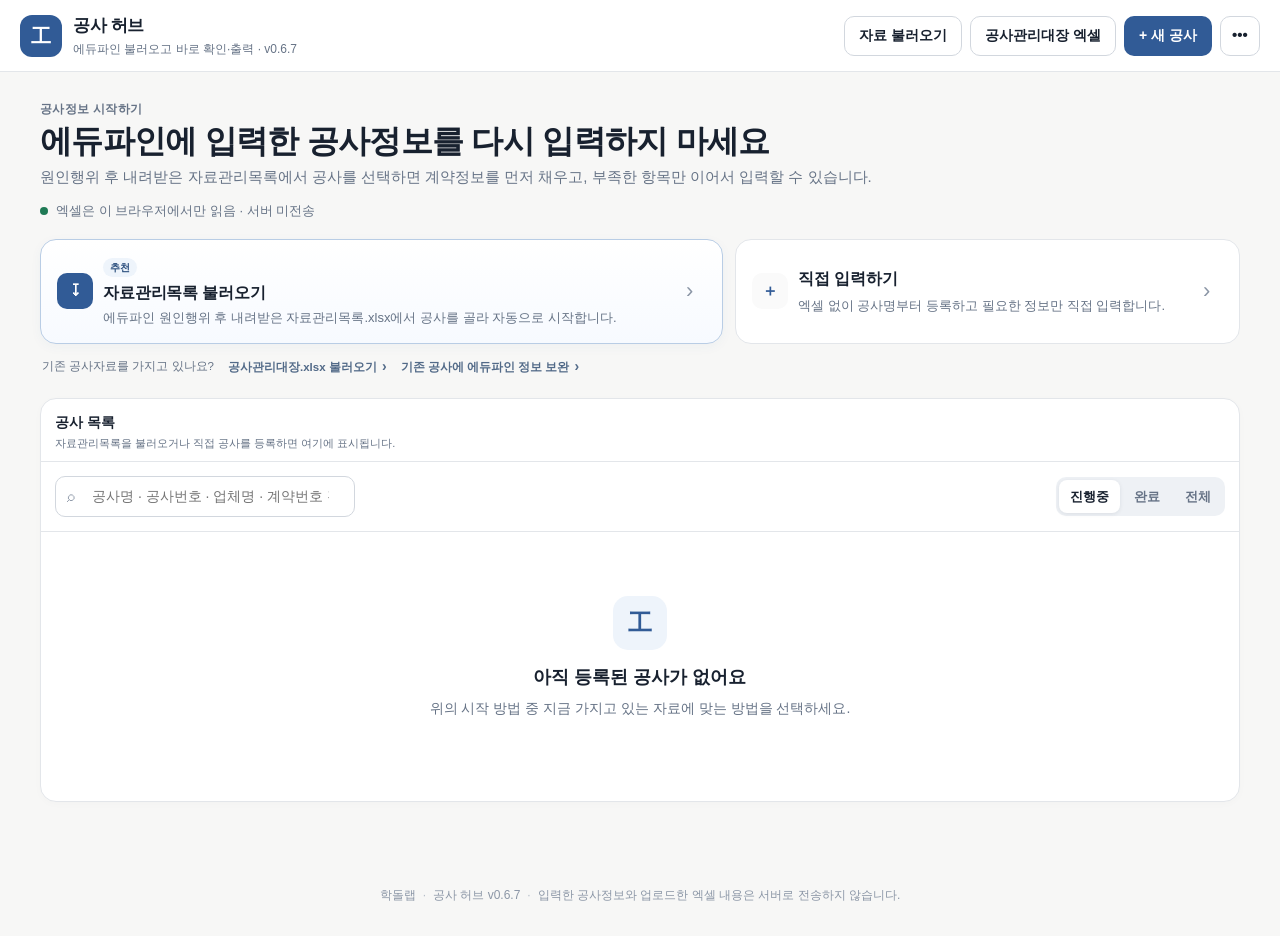
==== index.html @ 5df4a90d "Add files via upload" ====
<!doctype html>
<html lang="ko">
<head>
  <meta charset="utf-8" />
  <meta name="viewport" content="width=device-width, initial-scale=1" />
  <meta name="color-scheme" content="light" />
  <meta http-equiv="Content-Security-Policy" content="default-src 'self'; script-src 'self'; style-src 'self'; img-src 'self' data:; connect-src 'self'; font-src 'self'; object-src 'none'; base-uri 'self'; form-action 'self'" />
  <title>공사 허브 v0.6.7</title>
  <meta name="description" content="에듀파인 자료관리목록의 공사정보를 불러와 빠르게 확인·보완·출력하는 브라우저 기반 작성지원 도구" />
  <link rel="icon" href="./favicon.svg" type="image/svg+xml" />
  <link rel="icon" href="./favicon.ico" sizes="any" />
  <link rel="icon" href="./favicon-32.png" sizes="32x32" type="image/png" />
  <link rel="icon" href="./favicon-48.png" sizes="48x48" type="image/png" />
  <link rel="apple-touch-icon" href="./apple-touch-icon.png" sizes="180x180" />
  <link rel="manifest" href="./site.webmanifest" />
  <meta name="theme-color" content="#315B96" />
  <link rel="stylesheet" href="./styles.css" />
</head>
<body>
  <div class="app-shell">
    <header class="topbar">
      <div class="brand-wrap">
        <button class="brand-button" id="goHomeBtn" type="button" aria-label="공사 목록으로 이동">
          <span class="brand-mark" aria-hidden="true">工</span>
          <span>
            <span class="brand-title-row"><strong>공사 허브</strong></span>
            <small>에듀파인 불러오고 바로 확인·출력 · v0.6.7</small>
          </span>
        </button>
      </div>
      <div class="top-actions">
        <button class="button secondary" id="importBtn" type="button">자료 불러오기</button>
        <button class="button secondary desktop-only" id="exportAuditBtn" type="button">공사관리대장 엑셀</button>
        <button class="button primary" id="newProjectBtn" type="button">+ 새 공사</button>
        <button class="icon-button" id="moreBtn" type="button" aria-label="더보기" aria-expanded="false">•••</button>
        <div class="popover" id="moreMenu" hidden>
          <button type="button" data-action="import">자료 자동판별 불러오기</button>
          <button type="button" data-action="export">공사관리대장 엑셀</button>
          <button type="button" data-action="vendors">업체 보관함</button>
          <button type="button" data-action="school">학교 기본정보</button>
          <button type="button" data-action="backup">전체 백업</button>
          <button type="button" data-action="restore">백업 불러오기</button>
          <button type="button" class="popover-danger" data-action="reset-projects">공사자료 전체 초기화</button>
          <button type="button" data-action="help">도움말</button>
        </div>
      </div>
    </header>

    <main id="appMain" class="main"></main>

    <footer class="footer">
      <span>학돌랩</span>
      <span class="dot">·</span>
      <span>공사 허브 v0.6.7</span>
      <span class="dot">·</span>
      <span>입력한 공사정보와 업로드한 엑셀 내용은 서버로 전송하지 않습니다.</span>
    </footer>
  </div>

  <button id="scrollTopBtn" class="scroll-top-button" type="button" aria-label="맨 위로 가기" hidden><span aria-hidden="true">↑</span><span>맨 위로</span></button>

  <div id="toastRegion" class="toast-region" aria-live="polite" aria-atomic="true"></div>

  <dialog id="modal" class="modal">
    <form method="dialog" class="modal-card" id="modalForm">
      <div class="modal-head">
        <div>
          <p class="eyebrow" id="modalEyebrow"></p>
          <h2 id="modalTitle"></h2>
        </div>
        <button class="icon-button" id="modalCloseX" aria-label="닫기" type="button">×</button>
      </div>
      <div id="modalAlertRegion" class="modal-alert-region" aria-live="assertive" aria-atomic="true" hidden></div>
      <div id="modalBody" class="modal-body"></div>
      <div id="modalActions" class="modal-actions"></div>
    </form>
  </dialog>

  <input type="file" id="excelFileInput" accept=".xlsx" hidden />
  <input type="file" id="backupFileInput" accept=".json" hidden />

  <script src="./vendor/jszip.min.js"></script>
  <script src="./db.js"></script>
  <script src="./excel.js"></script>
  <script src="./reference-data.js"></script>
  <script src="./documents.js"></script>
  <script src="./app.js"></script>
</body>
</html>
---- styles.css ----
:root {
  --bg: #f5f7fa;
  --surface: #ffffff;
  --surface-soft: #f8fafc;
  --line: #dfe5ec;
  --line-strong: #cdd5df;
  --text: #18212f;
  --muted: #667386;
  --muted-2: #8b96a6;
  --primary: #315b96;
  --primary-strong: #254979;
  --primary-soft: #eef4fb;
  --success: #1f7a55;
  --success-soft: #ebf7f1;
  --warn: #9a6612;
  --warn-soft: #fff6df;
  --danger: #b33a3a;
  --danger-soft: #fff0f0;
  --shadow: 0 12px 36px rgba(25, 38, 58, .08);
  --radius: 16px;
  --radius-sm: 10px;
  --max: 1240px;
}

* { box-sizing: border-box; }
html { background: var(--bg); }
body {
  margin: 0;
  color: var(--text);
  background: var(--bg);
  font-family: -apple-system, BlinkMacSystemFont, "Segoe UI", "Noto Sans KR", Arial, sans-serif;
  line-height: 1.5;
}
button, input, select, textarea { font: inherit; }
button { color: inherit; }
a { color: inherit; }

.app-shell { min-height: 100vh; display: flex; flex-direction: column; }
.topbar {
  position: sticky;
  top: 0;
  z-index: 20;
  display: flex;
  align-items: center;
  justify-content: space-between;
  gap: 20px;
  padding: 12px max(20px, calc((100vw - var(--max)) / 2));
  min-height: 72px;
  background: rgba(255,255,255,.96);
  border-bottom: 1px solid var(--line);
  backdrop-filter: blur(10px);
}
.brand-button {
  display: inline-flex;
  align-items: center;
  gap: 11px;
  padding: 0;
  border: 0;
  background: transparent;
  text-align: left;
  cursor: pointer;
}
.brand-mark {
  display: grid;
  place-items: center;
  width: 38px;
  height: 38px;
  border-radius: 11px;
  background: var(--primary);
  color: white;
  font-weight: 800;
  font-size: 18px;
}
.brand-button strong { display: block; font-size: 16px; letter-spacing: -.2px; }
.brand-button small { display: block; margin-top: 1px; color: var(--muted); font-size: 12px; }
.top-actions { position: relative; display: flex; align-items: center; gap: 8px; }

.button, .icon-button {
  border: 1px solid transparent;
  border-radius: 10px;
  cursor: pointer;
  transition: .16s ease;
}
.button { min-height: 40px; padding: 8px 14px; font-weight: 700; font-size: 14px; }
.button.primary { background: var(--primary); color: white; }
.button.primary:hover { background: var(--primary-strong); }
.button.secondary { background: white; border-color: var(--line-strong); }
.button.secondary:hover { background: var(--surface-soft); border-color: #b8c2cf; }
.button.ghost { background: transparent; border-color: var(--line); }
.button.danger { background: white; border-color: #efc4c4; color: var(--danger); }
.button.small { min-height: 34px; padding: 6px 10px; font-size: 13px; }
.button:disabled { opacity: .48; cursor: not-allowed; }
.icon-button {
  display: grid;
  place-items: center;
  width: 40px;
  height: 40px;
  background: white;
  border-color: var(--line-strong);
  font-weight: 800;
}
.icon-button:hover { background: var(--surface-soft); }
.popover {
  position: absolute;
  right: 0;
  top: calc(100% + 8px);
  width: 180px;
  padding: 6px;
  border: 1px solid var(--line);
  border-radius: 12px;
  background: white;
  box-shadow: var(--shadow);
}
.popover button {
  width: 100%;
  border: 0;
  background: transparent;
  border-radius: 8px;
  padding: 10px 11px;
  text-align: left;
  cursor: pointer;
  font-size: 14px;
}
.popover button:hover { background: var(--surface-soft); }

.main { width: 100%; max-width: var(--max); margin: 0 auto; padding: 28px 20px 60px; flex: 1; }
.footer {
  display: flex;
  justify-content: center;
  gap: 7px;
  flex-wrap: wrap;
  padding: 24px 20px 32px;
  color: var(--muted-2);
  font-size: 12px;
}
.footer .dot { color: #b6bec9; }

.hero { display: flex; align-items: flex-end; justify-content: space-between; gap: 24px; margin-bottom: 22px; }
.hero h1 { margin: 3px 0 4px; font-size: clamp(24px, 3vw, 32px); line-height: 1.25; letter-spacing: -.7px; }
.hero p { margin: 0; color: var(--muted); }
.eyebrow { margin: 0 0 4px; color: var(--primary); font-size: 12px; font-weight: 800; letter-spacing: .03em; }
.security-note {
  display: flex;
  align-items: center;
  gap: 8px;
  margin-top: 12px;
  color: var(--muted);
  font-size: 13px;
}
.security-dot { width: 8px; height: 8px; border-radius: 50%; background: var(--success); }


.start-grid { display:grid; grid-template-columns:repeat(3,minmax(0,1fr)); gap:12px; margin-bottom:18px; }
.start-card { display:grid; grid-template-columns:34px minmax(0,1fr) 20px; gap:12px; align-items:center; min-height:112px; padding:17px 16px; border:1px solid var(--line); border-radius:var(--radius); background:var(--surface); text-align:left; cursor:pointer; transition:.16s ease; }
.start-card:hover { border-color:#b8c7da; box-shadow:0 5px 18px rgba(25,38,58,.06); transform:translateY(-1px); }
.start-card.primary-start { border-color:#c8d8eb; background:linear-gradient(180deg,#fff 0%,#f7faff 100%); }
.start-step { display:grid; place-items:center; width:34px; height:34px; border-radius:10px; background:var(--surface-soft); color:var(--primary); font-size:13px; font-weight:850; }
.primary-start .start-step { background:var(--primary); color:#fff; }
.start-copy { min-width:0; } .start-copy strong { display:block; margin-bottom:5px; font-size:15px; letter-spacing:-.15px; }
.start-copy small { display:block; color:var(--muted); font-size:12px; line-height:1.5; } .start-arrow { color:var(--muted-2); font-size:22px; line-height:1; }
.required-mark { margin-left:5px; color:var(--primary); font-size:10px; font-weight:800; }
.new-project-tip { display:flex; gap:7px; align-items:flex-start; margin-top:14px; padding-top:13px; border-top:1px dashed var(--line); color:var(--muted); font-size:12px; } .new-project-tip strong { flex:none; color:var(--text); }
.import-summary.four { grid-template-columns:repeat(4,1fr); } .import-result-note { margin:-4px 0 10px; color:var(--muted); font-size:12px; text-align:right; } .preview-badge.muted-badge { color:var(--muted-2); }

.summary-grid { display: grid; grid-template-columns: repeat(3, 1fr); gap: 12px; margin-bottom: 18px; }
.summary-card { padding: 18px 20px; border: 1px solid var(--line); border-radius: var(--radius); background: var(--surface); }
.summary-card span { display: block; color: var(--muted); font-size: 13px; }
.summary-card strong { display: block; margin-top: 6px; font-size: 27px; letter-spacing: -.5px; }

.panel { border: 1px solid var(--line); border-radius: var(--radius); background: var(--surface); box-shadow: 0 2px 8px rgba(20,32,50,.02); }
.toolbar { display: flex; align-items: center; justify-content: space-between; gap: 14px; padding: 14px; border-bottom: 1px solid var(--line); }
.toolbar-left, .toolbar-right { display: flex; align-items: center; gap: 8px; flex-wrap: wrap; }
.search-wrap { position: relative; min-width: 300px; }
.search-wrap input { width: 100%; padding-left: 36px; }
.search-wrap::before { content: "⌕"; position: absolute; left: 12px; top: 9px; color: var(--muted-2); }
input, select, textarea {
  width: 100%;
  border: 1px solid var(--line-strong);
  border-radius: 10px;
  background: white;
  color: var(--text);
  padding: 9px 11px;
  outline: none;
  transition: .15s ease;
}
input, select { min-height: 40px; }
textarea { resize: vertical; min-height: 88px; }
input:focus, select:focus, textarea:focus { border-color: #7191bd; box-shadow: 0 0 0 3px rgba(49,91,150,.10); }
.segmented { display: inline-flex; gap: 3px; padding: 3px; border-radius: 10px; background: #eef1f5; }
.segmented button { border: 0; background: transparent; border-radius: 8px; padding: 7px 11px; cursor: pointer; color: var(--muted); font-size: 13px; font-weight: 700; }
.segmented button.active { background: white; color: var(--text); box-shadow: 0 1px 4px rgba(25,38,58,.09); }

.project-list { overflow: hidden; }
.project-row {
  display: grid;
  grid-template-columns: minmax(230px, 1.6fr) minmax(140px, .9fr) minmax(120px, .8fr) minmax(130px, .8fr) minmax(115px, .7fr) 26px;
  gap: 14px;
  align-items: center;
  padding: 15px 18px;
  border-bottom: 1px solid #edf0f4;
  cursor: pointer;
}
.project-row:last-child { border-bottom: 0; }
.project-row:hover { background: #fbfcfe; }
.project-title { min-width: 0; }
.project-title strong { display: block; overflow: hidden; text-overflow: ellipsis; white-space: nowrap; font-size: 15px; }
.project-title small { display: block; margin-top: 3px; color: var(--muted-2); font-size: 12px; }
.cell-label { display: none; color: var(--muted-2); font-size: 11px; }
.cell-value { display: block; overflow: hidden; text-overflow: ellipsis; white-space: nowrap; font-size: 13px; }
.money { font-variant-numeric: tabular-nums; font-weight: 700; }
.status-chip { display: inline-flex; align-items: center; max-width: 100%; border-radius: 99px; padding: 5px 9px; font-size: 12px; font-weight: 800; background: var(--primary-soft); color: var(--primary-strong); white-space: nowrap; }
.status-chip.done { background: var(--success-soft); color: var(--success); }
.status-chip.wait { background: var(--warn-soft); color: var(--warn); }
.missing { margin-top: 5px; color: var(--warn); font-size: 11px; white-space: nowrap; overflow: hidden; text-overflow: ellipsis; }
.row-arrow { color: var(--muted-2); font-size: 18px; }
.empty-state { padding: 64px 24px; text-align: center; }
.empty-icon { display: grid; place-items: center; width: 54px; height: 54px; margin: 0 auto 14px; border-radius: 15px; background: var(--primary-soft); color: var(--primary); font-size: 24px; font-weight: 800; }
.empty-state h3 { margin: 0 0 7px; font-size: 18px; }
.empty-state p { max-width: 480px; margin: 0 auto 18px; color: var(--muted); font-size: 14px; }
.empty-actions { display: flex; justify-content: center; gap: 8px; flex-wrap: wrap; }

.detail-head { display: flex; justify-content: space-between; gap: 20px; margin-bottom: 14px; }
.back-button {
  display: inline-flex;
  align-items: center;
  gap: 7px;
  min-height: 40px;
  margin: 0 0 8px -7px;
  padding: 7px;
  border: 0;
  background: transparent;
  color: #4f5e72;
  cursor: pointer;
  font-weight: 760;
  font-size: 14px;
  line-height: 1.2;
  border-radius: 8px;
}
.back-button-icon { font-size: 19px; line-height: 1; transition: transform .16s ease; }
.back-button:hover { color: var(--primary-strong); background: transparent; }
.back-button:hover .back-button-icon { transform: translateX(-2px); }
.current-project h1 { margin: 0; font-size: 28px; letter-spacing: -.6px; }
.current-meta { display: flex; align-items: center; gap: 8px; flex-wrap: wrap; margin-top: 7px; color: var(--muted); font-size: 13px; }
.save-state { display: flex; align-items: center; gap: 7px; min-width: 130px; justify-content: flex-end; color: var(--muted); font-size: 12px; }
.save-state .pulse { width: 8px; height: 8px; border-radius: 50%; background: var(--success); }
.detail-layout { display: grid; grid-template-columns: minmax(0, 1fr) 275px; gap: 18px; align-items: start; }
.form-panel { overflow: hidden; }
.section { border-bottom: 1px solid var(--line); }
.section:last-child { border-bottom: 0; }
.section-head { display: flex; justify-content: space-between; gap: 10px; align-items: center; padding: 18px 20px 10px; }
.section-head h2 { margin: 0; font-size: 16px; }
.section-head p { margin: 2px 0 0; color: var(--muted); font-size: 12px; }
.form-grid { display: grid; grid-template-columns: 1fr; gap: 14px; padding: 8px 20px 22px; }
.field { min-width: 0; }
.field.full { grid-column: auto; }
.field label { display: block; margin-bottom: 6px; font-size: 12px; font-weight: 800; color: #445064; }
.field .hint { display: block; margin-top: 5px; color: var(--muted-2); font-size: 11px; }
.form-grid > .field { width: 100%; max-width: 680px; }
.date-input-wrap { position: relative; width: 100%; max-width: 680px; }
.date-text-input { padding-right: 48px; font-variant-numeric: tabular-nums; letter-spacing: .02em; }
.date-picker-button {
  position: absolute; right: 5px; top: 50%; transform: translateY(-50%);
  display: grid; place-items: center; width: 34px; height: 34px; padding: 0;
  border: 0; border-radius: 8px; background: transparent; color: #3d4b5e; cursor: pointer;
}
.date-picker-button:hover { background: var(--surface-soft); }
.date-picker-button svg { width: 20px; height: 20px; fill: none; stroke: currentColor; stroke-width: 1.8; stroke-linecap: round; stroke-linejoin: round; }
.native-date-picker { position: absolute; width: 1px; height: 1px; opacity: 0; pointer-events: none; right: 8px; bottom: 0; padding: 0; border: 0; min-height: 0; }
.date-input-wrap.date-invalid .date-text-input { border-color: #d26a6a; box-shadow: 0 0 0 3px rgba(179,58,58,.08); }
.date-error { display: block; margin-top: 5px; color: var(--danger); font-size: 11px; }
.date-error[hidden] { display: none; }
.money-korean { display: block; min-height: 18px; margin-top: 5px; color: var(--primary-strong); font-size: 12px; font-weight: 650; line-height: 1.45; }
.readonly { background: #f5f7f9; color: #5d6878; }
.side-stack { display: grid; gap: 12px; position: sticky; top: 92px; }
.side-card { padding: 16px; border: 1px solid var(--line); border-radius: var(--radius); background: white; }
.side-card h3 { margin: 0 0 8px; font-size: 14px; }
.side-card p { margin: 0; color: var(--muted); font-size: 12px; }
.progress-list { display: grid; gap: 6px; margin-top: 12px; }
.progress-item { display: flex; align-items: center; justify-content: space-between; gap: 8px; font-size: 12px; }
.progress-item span:last-child { color: var(--muted-2); }
.missing-list { margin: 10px 0 0; padding-left: 18px; color: var(--warn); font-size: 12px; }
.doc-list { display: grid; gap: 8px; margin-top: 10px; }
.doc-item { display: flex; align-items: center; justify-content: space-between; gap: 10px; padding: 9px 10px; border-radius: 9px; background: var(--surface-soft); font-size: 12px; }
.doc-item em { color: var(--muted-2); font-style: normal; font-size: 11px; }
.danger-zone { border-color: #f1d7d7; }

.modal { width: min(700px, calc(100vw - 28px)); max-height: calc(100vh - 40px); padding: 0; border: 0; border-radius: 18px; box-shadow: 0 24px 80px rgba(18,28,45,.23); }
.modal::backdrop { background: rgba(18,28,45,.36); backdrop-filter: blur(2px); }
.modal-card { display: flex; flex-direction: column; max-height: calc(100vh - 40px); margin: 0; }
.modal-head { display: flex; justify-content: space-between; align-items: flex-start; gap: 16px; padding: 20px 22px 14px; border-bottom: 1px solid var(--line); }
.modal-head h2 { margin: 0; font-size: 21px; }
.modal-body { padding: 20px 22px; overflow: auto; }
.modal-actions { display: flex; justify-content: flex-end; gap: 8px; padding: 14px 22px 20px; border-top: 1px solid var(--line); }
.modal-grid { display: grid; grid-template-columns: 1fr; gap: 14px; }
.modal-grid .full { grid-column: auto; }
.notice { padding: 12px 14px; border: 1px solid #d6e3f3; border-radius: 11px; background: var(--primary-soft); color: #36577f; font-size: 13px; }
.notice.warn { border-color: #f2ddb1; background: var(--warn-soft); color: #825817; }
.notice.danger { border-color: #efcaca; background: var(--danger-soft); color: #9b3434; }
.import-summary { display: grid; grid-template-columns: repeat(3, 1fr); gap: 8px; margin: 14px 0; }
.import-stat { padding: 12px; border-radius: 11px; background: var(--surface-soft); text-align: center; }
.import-stat strong { display: block; font-size: 20px; }
.import-stat span { display: block; color: var(--muted); font-size: 11px; }
.preview-list { display: grid; gap: 8px; max-height: 330px; overflow: auto; }
.preview-item { border: 1px solid var(--line); border-radius: 11px; padding: 11px 12px; }
.preview-top { display: flex; justify-content: space-between; gap: 8px; }
.preview-item strong { font-size: 13px; }
.preview-item p { margin: 3px 0 0; color: var(--muted); font-size: 11px; }
.preview-badge { flex: none; font-size: 11px; font-weight: 800; color: var(--primary); }
.preview-badge.conflict { color: var(--warn); }
.conflict-box { margin-top: 9px; padding-top: 9px; border-top: 1px dashed var(--line); display: grid; gap: 7px; }
.conflict-row { display: grid; grid-template-columns: 110px 1fr 1fr; gap: 8px; font-size: 11px; align-items: center; }
.conflict-row label { font-weight: 800; }
.conflict-choice { border: 1px solid var(--line); border-radius: 8px; padding: 7px; cursor: pointer; }
.conflict-choice input { width: auto; min-height: 0; margin-right: 5px; }
.vendor-list { display: grid; gap: 8px; }
.vendor-row { display: flex; justify-content: space-between; gap: 12px; padding: 12px; border: 1px solid var(--line); border-radius: 11px; }
.vendor-row strong { display: block; font-size: 13px; }
.vendor-row small { display: block; color: var(--muted); margin-top: 2px; }
.vendor-row .actions { display: flex; gap: 6px; }

.toast-region { position: fixed; z-index: 100; right: 18px; bottom: 18px; display: grid; gap: 8px; pointer-events: none; }
.toast { max-width: 360px; padding: 11px 14px; border-radius: 11px; background: #1f2937; color: white; box-shadow: var(--shadow); font-size: 13px; animation: toast-in .2s ease; }
.toast.warn { background: #7b561b; }
.toast.danger { background: #943838; }
@keyframes toast-in { from { transform: translateY(6px); opacity: 0; } }

.hidden { display: none !important; }
.muted { color: var(--muted); }

@media (max-width: 920px) {
  .start-grid { grid-template-columns: 1fr; }
  .start-card { min-height: 86px; }
  .project-row { grid-template-columns: minmax(230px, 1.5fr) minmax(120px, .8fr) minmax(120px, .8fr) minmax(110px, .7fr) 26px; }
  .project-row .project-method { display: none; }
  .detail-layout { grid-template-columns: 1fr; }
  .side-stack { position: static; grid-template-columns: 1fr 1fr; }
}

@media (max-width: 720px) {
  .topbar { padding: 10px 14px; min-height: 64px; }
  .brand-button small { display: none; }
  .brand-mark { width: 34px; height: 34px; }
  .top-actions .secondary { display: none; }
  .desktop-only { display: none !important; }
  .main { padding: 20px 14px 48px; }
  .hero { align-items: flex-start; flex-direction: column; }
  .summary-grid { grid-template-columns: 1fr 1fr 1fr; gap: 7px; }
  .start-card { padding: 14px; }
  .import-summary.four { grid-template-columns: 1fr 1fr; }
  .import-result-note { text-align: left; }
  .summary-card { padding: 13px; }
  .summary-card strong { font-size: 22px; }
  .toolbar { align-items: stretch; flex-direction: column; }
  .toolbar-left, .toolbar-right { width: 100%; }
  .search-wrap { min-width: 0; flex: 1; }
  .segmented { width: 100%; }
  .segmented button { flex: 1; }
  .project-row { grid-template-columns: 1fr 28px; gap: 9px; padding: 15px; }
  .project-row > div:not(.project-title):not(.row-arrow) { display: grid; grid-template-columns: 88px 1fr; gap: 8px; align-items: center; }
  .project-row .project-method { display: grid; }
  .cell-label { display: block; }
  .project-title { margin-bottom: 4px; }
  .row-arrow { grid-column: 2; grid-row: 1; align-self: start; }
  .project-row > div:not(.project-title):not(.row-arrow) { grid-column: 1 / -1; }
  .detail-head { flex-direction: column; }
  .save-state { justify-content: flex-start; }
  .form-grid, .modal-grid { grid-template-columns: 1fr; }
  .field.full, .modal-grid .full { grid-column: auto; }
  .side-stack { grid-template-columns: 1fr; }
  .modal { width: calc(100vw - 18px); max-height: calc(100vh - 18px); }
  .modal-card { max-height: calc(100vh - 18px); }
  .modal-head, .modal-body, .modal-actions { padding-left: 16px; padding-right: 16px; }
  .conflict-row { grid-template-columns: 1fr; }
}

/* v0.2.1 — 단계형 공사 상세 / 변경계약 */
.workflow-strip {
  display: grid;
  grid-template-columns: repeat(5, minmax(0, 1fr));
  gap: 8px;
  margin-bottom: 18px;
}
.workflow-step {
  display: flex;
  align-items: center;
  gap: 9px;
  min-width: 0;
  min-height: 68px;
  padding: 11px 12px;
  border: 1px solid var(--line);
  border-radius: 13px;
  background: var(--surface);
  text-align: left;
  cursor: pointer;
  transition: .15s ease;
}
.workflow-step:hover { border-color: #bdc9d7; transform: translateY(-1px); }
.workflow-step.active { border-color: #9eb8d8; background: var(--primary-soft); box-shadow: 0 0 0 2px rgba(49,91,150,.05); }
.workflow-step.done { border-color: #cfe5da; background: #fbfefc; }
.workflow-step.future { color: var(--muted-2); background: #fafbfc; }
.workflow-icon {
  display: grid;
  place-items: center;
  flex: none;
  width: 27px;
  height: 27px;
  border-radius: 50%;
  background: #edf1f5;
  color: var(--muted);
  font-size: 12px;
  font-weight: 900;
}
.workflow-step.active .workflow-icon { background: var(--primary); color: white; }
.workflow-step.done .workflow-icon { background: var(--success-soft); color: var(--success); }
.workflow-copy { min-width: 0; }
.workflow-copy strong { display: block; font-size: 13px; }
.workflow-copy small { display: block; margin-top: 2px; overflow: hidden; text-overflow: ellipsis; white-space: nowrap; color: var(--muted); font-size: 10px; }

.workflow-section { scroll-margin-top: 96px; }
.workflow-section > summary { list-style: none; cursor: pointer; padding-bottom: 16px; }
.workflow-section > summary::-webkit-details-marker { display: none; }
.workflow-section > summary::after {
  content: '⌄';
  flex: none;
  margin-left: 4px;
  color: var(--muted-2);
  font-size: 18px;
  transition: transform .15s ease;
}
.workflow-section[open] > summary::after { transform: rotate(180deg); }
.workflow-section:not([open]) .form-grid { display: none; }
.workflow-section.active > summary { background: linear-gradient(90deg, var(--primary-soft), #fff 45%); }
.workflow-section.done > summary h2::before { content: '✓ '; color: var(--success); }
.section-state {
  margin-left: auto;
  padding: 4px 8px;
  border-radius: 999px;
  background: #f0f2f5;
  color: var(--muted);
  font-size: 10px;
  font-weight: 800;
  white-space: nowrap;
}
.section-state.active { background: var(--primary-soft); color: var(--primary-strong); }
.section-state.done { background: var(--success-soft); color: var(--success); }
.section-state.future { background: #f3f5f7; color: var(--muted-2); }
.next-action-card { border-color: #cddbeb; background: linear-gradient(180deg, #fff 0%, #f8fbff 100%); }
.next-action-card h3 { margin-top: 1px; font-size: 17px; }
.next-action-card .button { margin-top: 12px; }
.all-good { color: var(--success) !important; font-weight: 700; }

.subsection-head {
  display: flex;
  align-items: flex-start;
  justify-content: space-between;
  gap: 14px;
  padding-top: 4px;
}
.subsection-head strong { display: block; font-size: 13px; }
.subsection-head span { display: block; margin-top: 3px; color: var(--muted); font-size: 11px; }
.contract-change-block { margin-top: 6px; padding-top: 16px; border-top: 1px dashed var(--line); }
.contract-change-empty { margin-top: 10px; padding: 12px 13px; border-radius: 10px; background: var(--surface-soft); color: var(--muted); font-size: 12px; }
.contract-change-list { display: grid; gap: 8px; margin-top: 10px; }
.contract-change-item {
  display: grid;
  grid-template-columns: 42px minmax(0, 1fr) auto;
  gap: 10px;
  align-items: start;
  padding: 11px 12px;
  border: 1px solid var(--line);
  border-radius: 11px;
  background: #fff;
}
.change-index { padding-top: 2px; color: var(--primary); font-size: 11px; font-weight: 850; }
.change-copy strong, .change-copy span, .change-copy small { display: block; }
.change-copy strong { font-size: 12px; }
.change-copy span { margin-top: 2px; color: #465365; font-size: 11px; }
.change-copy small { margin-top: 4px; color: var(--muted); font-size: 10px; }

@media (max-width: 920px) {
  .workflow-strip { grid-template-columns: repeat(5, minmax(118px, 1fr)); overflow-x: auto; padding-bottom: 4px; scroll-snap-type: x proximity; }
  .workflow-step { scroll-snap-align: start; }
}
@media (max-width: 640px) {
  .detail-tabs { top: 64px; gap: 14px; overflow-x: auto; scrollbar-width: none; }
  .detail-tabs::-webkit-scrollbar { display: none; }
  .detail-tab { min-height: 45px; font-size: 13px; }
  .workflow-strip { margin-left: -2px; margin-right: -2px; }
  .workflow-step { min-height: 62px; padding: 9px 10px; }
  .section-head { padding-left: 16px; padding-right: 16px; }
  .form-grid { padding-left: 16px; padding-right: 16px; }
  .section-state { display: none; }
  .subsection-head { flex-direction: column; }
  .contract-change-item { grid-template-columns: 36px minmax(0, 1fr); }
  .contract-change-item .button { grid-column: 2; justify-self: start; }
}

/* v0.3.0.2 — 공사서류 생성 / A4 미리보기 / 인쇄 안정화 */
.detail-tabs {
  position: sticky;
  top: 72px;
  z-index: 15;
  display: flex;
  align-items: flex-end;
  gap: 26px;
  width: 100%;
  margin: 0 0 18px;
  padding: 0 2px;
  border-bottom: 1px solid var(--line);
  background: rgba(245,247,250,.96);
  backdrop-filter: blur(9px);
}
.detail-tab {
  position: relative;
  display: inline-flex;
  align-items: center;
  gap: 7px;
  min-height: 48px;
  padding: 10px 2px 11px;
  border: 0;
  background: transparent;
  color: #738094;
  cursor: pointer;
  font-weight: 760;
  font-size: 14px;
  transition: color .16s ease;
}
.detail-tab::after {
  content: '';
  position: absolute;
  left: 0;
  right: 0;
  bottom: -1px;
  height: 3px;
  border-radius: 3px 3px 0 0;
  background: var(--primary);
  transform: scaleX(0);
  transform-origin: center;
  transition: transform .16s ease;
}
.detail-tab:hover { color: var(--text); }
.detail-tab.active { color: var(--primary-strong); }
.detail-tab.active::after { transform: scaleX(1); }
.detail-tab-icon { width: 17px; height: 17px; fill: none; stroke: currentColor; stroke-width: 1.8; stroke-linecap: round; stroke-linejoin: round; }
.detail-tab-label { white-space: nowrap; }
.detail-tab-count { display: inline-grid; place-items: center; min-width: 19px; height: 19px; padding: 0 5px; border-radius: 999px; background: #e7edf5; color: #667386; font-size: 10px; font-weight: 850; }
.detail-tab.active .detail-tab-count { background: var(--primary-soft); color: var(--primary); }
.tab-panel { margin-top: 2px; }
.tab-panel-head { display: flex; align-items: flex-start; justify-content: space-between; gap: 20px; padding: 22px 24px; border-bottom: 1px solid var(--line); }
.tab-panel-head h2, .documents-head h2 { margin: 0; font-size: 22px; letter-spacing: -.4px; }
.tab-panel-head p:not(.eyebrow), .documents-head p:not(.eyebrow) { margin: 5px 0 0; color: var(--muted); font-size: 13px; }
.contract-tab-panel { overflow: hidden; }
.contract-tab-summary { display: grid; grid-template-columns: repeat(3,minmax(0,1fr)); gap: 10px; padding: 18px 24px; background: var(--surface-soft); border-bottom: 1px solid var(--line); }
.contract-tab-summary > div { padding: 12px 14px; border: 1px solid var(--line); border-radius: 11px; background: #fff; }
.contract-tab-summary span { display: block; color: var(--muted); font-size: 11px; }
.contract-tab-summary strong { display: block; margin-top: 5px; font-size: 15px; }
.contract-tab-history { padding: 20px 24px 24px; }
.document-side-card .full-button { width: 100%; margin-top: 10px; }
.doc-item-button { width: 100%; border: 1px solid transparent; cursor: pointer; text-align: left; }
.doc-item-button:hover { border-color: #c8d4e2; background: #f5f8fc; }
.doc-item-button.ready em { color: var(--success); font-weight: 800; }
.doc-item-button.needs-info em { color: var(--warn); font-weight: 800; }

.documents-panel { overflow: hidden; border: 1px solid var(--line); border-radius: var(--radius); background: #fff; }
.documents-head { display: flex; justify-content: space-between; gap: 24px; align-items: flex-start; padding: 24px; border-bottom: 1px solid var(--line); background: linear-gradient(180deg,#fff 0%,#fbfcfe 100%); }
.documents-head-note { flex: none; padding: 9px 12px; border: 1px solid #cfdaea; border-radius: 11px; background: var(--primary-soft); text-align: right; }
.documents-head-note strong, .documents-head-note span { display: block; }
.documents-head-note strong { color: var(--primary-strong); font-size: 12px; }
.documents-head-note span { margin-top: 2px; color: var(--muted); font-size: 10px; }
.reference-program-banner { display: flex; align-items: center; gap: 14px; margin: 18px 24px 24px; padding: 15px 16px; border: 1px solid #b8cce6; border-radius: 13px; background: linear-gradient(135deg,#eef5ff 0%,#f7faff 100%); color: #304a68; box-shadow: 0 5px 16px rgba(54,91,135,.07); }
.reference-program-label { flex: none; display: inline-flex; align-items: center; min-height: 28px; padding: 5px 10px; border-radius: 999px; background: #315f9b; color: #fff; font-size: 11px; font-weight: 850; letter-spacing: .01em; }
.reference-program-copy { display: grid; gap: 3px; min-width: 0; }
.reference-program-copy strong { color: #173f70; font-size: 13px; line-height: 1.4; }
.reference-program-copy span { color: #4f6680; font-size: 11.5px; line-height: 1.4; }
.document-group { padding: 22px 24px 4px; }
.document-group + .document-group { border-top: 1px solid #edf0f4; }
.document-group-title { display: flex; align-items: baseline; gap: 8px; margin-bottom: 12px; }
.document-group-title strong { font-size: 15px; }
.document-group-title span { color: var(--muted); font-size: 11px; }
.document-grid { display: grid; grid-template-columns: repeat(2,minmax(0,1fr)); gap: 12px; padding-bottom: 18px; }
.document-card { display: flex; flex-direction: column; min-height: 235px; padding: 18px; border: 1px solid var(--line); border-radius: 14px; background: #fff; }
.document-card.ready { border-color: #cde3d8; background: linear-gradient(180deg,#fff 0%,#fbfefc 100%); }
.document-card.needs-info { border-color: #ebdfc7; }
.document-card-top { display: flex; justify-content: space-between; gap: 10px; }
.document-stage { display: inline-flex; padding: 4px 8px; border-radius: 999px; background: var(--primary-soft); color: var(--primary-strong); font-size: 10px; font-weight: 850; }
.document-version { color: var(--muted-2); font-size: 10px; }
.document-card h3 { margin: 15px 0 4px; font-size: 18px; }
.document-card > p { margin: 0; min-height: 38px; color: var(--muted); font-size: 12px; }
.document-requirement { display: grid; gap: 3px; margin: 15px 0; padding: 10px 11px; border-radius: 9px; background: var(--warn-soft); }
.document-requirement strong { color: var(--warn); font-size: 11px; }
.document-requirement span { color: #755a2e; font-size: 10px; }
.document-requirement.ready { background: var(--success-soft); }
.document-requirement.ready strong { color: var(--success); }
.document-requirement.ready span { color: #557264; }
.document-card .button { width: 100%; margin-top: auto; }
.oneclick-gap-panel { margin: 18px 24px; border: 1px solid #d8e2ee; border-radius: 14px; background: #fbfcfe; overflow: hidden; }
.oneclick-gap-panel summary { display: flex; align-items: center; justify-content: space-between; gap: 16px; padding: 15px 16px; cursor: pointer; list-style-position: inside; }
.oneclick-gap-panel summary > span { display: inline-grid; gap: 2px; }
.oneclick-gap-panel summary strong { font-size: 16px; }
.oneclick-gap-panel summary small { color: var(--muted); font-size: 13px; line-height: 1.45; font-weight: 400; }
.oneclick-gap-panel summary em { flex: none; padding: 5px 9px; border-radius: 999px; background: var(--primary-soft); color: var(--primary-strong); font-size: 11.5px; font-style: normal; font-weight: 800; }
.oneclick-gap-body { display: grid; grid-template-columns: 1fr 1fr; gap: 14px; padding: 0 16px 14px; }
.oneclick-gap-body > div { padding: 13px 14px; border: 1px solid #e2e8f0; border-radius: 11px; background: #fff; }
.oneclick-gap-body h3 { margin: 0 0 9px; font-size: 15px; }
.oneclick-gap-body ul { display: grid; gap: 7px; margin: 0; padding-left: 20px; color: #52647a; font-size: 14px; line-height: 1.5; }
.oneclick-gap-body li span { color: var(--warn); font-size: 11.5px; font-weight: 800; }
.oneclick-gap-note { margin: 0; padding: 13px 16px; border-top: 1px solid #e5eaf0; background: #fff; color: var(--muted); font-size: 13px; line-height: 1.5; }
.document-footnote { margin: 8px 24px 24px; padding: 13px 15px; border-radius: 10px; background: var(--surface-soft); color: var(--muted); font-size: 13px; line-height: 1.5; }

.signature-print-notice { display: grid; gap: 3px; padding: 13px 14px; border: 1px solid #cfe0d7; border-radius: 12px; background: var(--success-soft); }
.signature-print-notice strong { color: var(--success); }
.signature-print-notice span { color: #536c61; font-size: 12px; }
.signature-target-list { display: grid; gap: 7px; margin: 14px 0; padding: 0; list-style: none; }
.signature-target-list li { display: flex; align-items: center; justify-content: space-between; gap: 12px; padding: 9px 12px; border: 1px solid var(--line); border-radius: 10px; background: #fff; }
.signature-target-list li span { color: var(--muted); font-size: 12px; }
.signature-pad-wrap { position: relative; overflow: hidden; border: 2px dashed #9dafc4; border-radius: 14px; background: #fff; }
.signature-pad-wrap > span { position: absolute; left: 50%; top: 50%; z-index: 0; transform: translate(-50%,-50%); color: #a0acb9; font-size: 14px; pointer-events: none; }
.signature-pad { position: relative; z-index: 1; display: block; width: 100%; height: 190px; cursor: url("[data-uri]") 3 20, crosshair; touch-action: none; }

.modal.wide-modal { width: min(1120px, calc(100vw - 28px)); }
.doc-preview-note { margin-bottom: 12px; color: var(--muted); font-size: 12px; }
.doc-preview-scroll { overflow: auto; padding: 20px; border-radius: 12px; background: #e9edf2; }
.paper-a4 {
  box-sizing: border-box;
  width: 210mm;
  min-height: 297mm;
  margin: 0 auto;
  padding: 18mm 16mm 14mm;
  background: #fff;
  color: #111;
  box-shadow: 0 6px 28px rgba(20,30,44,.17);
  font-family: "Malgun Gothic", "맑은 고딕", Arial, sans-serif;
  font-size: 12.8pt;
  line-height: 1.55;
}
.admin-document { position: relative; display: flex; flex-direction: column; }
.doc-title { margin: 3mm 0 16mm; text-align: center; font-size: 27pt; line-height: 1.15; font-weight: 700; }
.doc-title.wide-spacing { letter-spacing: .28em; text-indent: .28em; }
.doc-facts { display: grid; gap: 8.5mm; }
.doc-fact-row { display: grid; grid-template-columns: 45mm minmax(0,1fr); align-items: baseline; }
.doc-fact-label { white-space: nowrap; }
.doc-fact-value { min-width: 0; }
.doc-attachments { display: grid; grid-template-columns: 38mm minmax(0,1fr); margin-top: 11mm; }
.doc-attachments > span { white-space: nowrap; }
.doc-attachments ol { margin: 0; padding: 0; list-style-position: inside; }
.doc-attachments li { margin: 0 0 1.5mm; }
.doc-statement { margin: 19mm 0 0; }
.doc-statement.completion-statement { margin-top: 22mm; text-align: center; }
.doc-date-center { margin: 13mm 0 0; text-align: center; }
.doc-vendor-block { display: grid; gap: 4mm; width: 112mm; margin: 18mm 0 0 47mm; }
.doc-vendor-block > div { display: grid; grid-template-columns: 47mm minmax(0,1fr); gap: 3mm; align-items: baseline; }
.doc-vendor-block span { white-space: pre; }
.doc-vendor-block strong { font-weight: 400; overflow-wrap: anywhere; }
.doc-recipient { margin: auto 0 0; padding-top: 10mm; text-align: right; font-size: 17pt; font-weight: 700; }
.inspection-request .doc-title { margin-bottom: 13mm; }
.inspection-request .doc-facts { gap: 6.5mm; }
.doc-pledge { margin-top: 15mm; line-height: 2.15; }
.doc-pledge p { margin: 0; }
.inspection-request .doc-date-center { margin-top: 12mm; }
.inspection-request .doc-vendor-block { margin-top: 13mm; }
.document-missing-grid .money-korean { margin-bottom: 0; }

.document-print-frame {
  position: fixed;
  left: -10000px;
  top: 0;
  width: 210mm;
  height: 297mm;
  border: 0;
  opacity: 0;
  pointer-events: none;
}
.print-only-document {
  margin: 0;
  background: #fff;
}
.print-only-document .paper-a4 {
  margin: 0;
  box-shadow: none;
}

@media (max-width: 720px) {
  .detail-tabs { width: 100%; gap: 18px; }
  .detail-tab { flex: 0 0 auto; padding-left: 1px; padding-right: 1px; }
  .tab-panel-head, .documents-head { flex-direction: column; padding: 18px; }
  .contract-tab-summary { grid-template-columns: 1fr; padding: 14px 18px; }
  .contract-tab-history { padding: 16px 18px 20px; }
  .document-group { padding-left: 18px; padding-right: 18px; }
  .document-grid { grid-template-columns: 1fr; }
  .reference-program-banner { align-items: flex-start; flex-direction: column; margin-left: 18px; margin-right: 18px; margin-bottom: 20px; }
  .oneclick-gap-panel { margin-left: 18px; margin-right: 18px; }
  .oneclick-gap-panel summary { align-items: flex-start; }
  .oneclick-gap-body { grid-template-columns: 1fr; }
  .document-footnote { margin-left: 18px; margin-right: 18px; }
  .doc-preview-scroll { padding: 10px; }
  .paper-a4 { margin: 0; }
}

@media print {
  /* 페이지 방향은 printPagesInFrame()의 문서별 @page 규칙에서 결정한다.
     공통 스타일에서 portrait를 강제하면 가로 계산식까지 세로로 덮어쓸 수 있다. */
  @page { margin: 0; }
  html, body { background: #fff !important; }

  /* Dedicated print frame: only one A4 document exists in this browsing context. */
  body.print-only-document {
    position: relative !important;
    box-sizing: border-box !important;
    width: 210mm !important;
    height: 297mm !important;
    min-width: 210mm !important;
    min-height: 297mm !important;
    max-width: 210mm !important;
    max-height: 297mm !important;
    margin: 0 !important;
    padding: 0 !important;
    overflow: hidden !important;
  }
  body.print-only-document * { visibility: visible !important; }
  body.print-only-document .document-print-page {
    position: absolute !important;
    left: 0 !important;
    top: 0 !important;
    box-sizing: border-box !important;
    width: 210mm !important;
    height: 297mm !important;
    min-height: 0 !important;
    max-height: 297mm !important;
    margin: 0 !important;
    box-shadow: none !important;
    overflow: hidden !important;
    break-inside: avoid !important;
    break-after: avoid-page !important;
    page-break-inside: avoid !important;
    page-break-after: avoid !important;
  }

  /* Keep blocks together and pin the addressee to the same bottom position. */
  body.print-only-document .doc-facts,
  body.print-only-document .doc-attachments,
  body.print-only-document .doc-vendor-block,
  body.print-only-document .vendor-form-facts,
  body.print-only-document .vendor-form-table,
  body.print-only-document .vendor-form-signatures { break-inside: avoid !important; page-break-inside: avoid !important; }
  body.print-only-document .doc-recipient {
    position: absolute !important;
    right: 16mm !important;
    bottom: 11mm !important;
    margin: 0 !important;
    padding: 0 !important;
  }

  /* 착공계 has the most content. Keep a small safety reserve for long company/address text. */
  body.print-only-document .start-report .doc-facts { gap: 7.8mm; }
  body.print-only-document .start-report .doc-attachments { margin-top: 9mm; }
  body.print-only-document .start-report .doc-statement { margin-top: 15mm; }
  body.print-only-document .start-report .doc-date-center { margin-top: 11mm; }
  body.print-only-document .start-report .doc-vendor-block { margin-top: 14mm; }

  /* Same-window fallback for browsers that invoke the host page's print command. */
  body:not(.print-only-document) * { visibility: hidden !important; }
  body:not(.print-only-document) .document-print-page,
  body:not(.print-only-document) .document-print-page * { visibility: visible !important; }
  body:not(.print-only-document) .document-print-page {
    position: fixed !important;
    left: 0 !important;
    top: 0 !important;
    box-sizing: border-box !important;
    width: 210mm !important;
    height: 297mm !important;
    min-height: 0 !important;
    margin: 0 !important;
    box-shadow: none !important;
    overflow: hidden !important;
  }
}


/* v0.3.1 기관용 준공·지출 서류 */
.payout-section-head {
  margin-top: 6px;
  padding: 13px 14px;
  border-radius: 10px;
  background: var(--surface-soft);
}
.payout-section-head strong { font-size: 13px; }
.payout-section-head strong span { margin-left: 5px; color: var(--muted-2); font-size: 10px; font-weight: 700; }
.payout-section-head p { margin: 4px 0 0; color: var(--muted); font-size: 11px; line-height: 1.55; }

.official-record .doc-title { margin: 1mm 0 9mm; font-size: 25pt; }
.official-table { width: 100%; border-collapse: collapse; table-layout: fixed; font-size: 11.4pt; line-height: 1.35; }
.official-table th, .official-table td { border: .35mm solid #222; padding: 2.3mm 3mm; vertical-align: middle; }
.official-table th { width: 31mm; text-align: center; font-weight: 400; letter-spacing: .13em; white-space: nowrap; }
.official-table th.mini-head { width: 16mm; letter-spacing: 0; }
.official-table td { overflow-wrap: anywhere; }
.official-table .memo-row th, .official-table .memo-row td { height: 14mm; }
.record-statement { margin-top: 16mm; font-size: 11.8pt; line-height: 2.2; }
.record-statement p { margin: 0; }
.record-date { margin: 20mm 0 0; text-align: center; font-size: 12pt; }
.record-signature-row { display: grid; grid-template-columns: 35mm 58mm minmax(0,1fr); align-items: center; gap: 5mm; margin-top: 26mm; font-size: 12pt; }
.record-signature-row span:last-child { text-align: right; }

.completion-inspection-record .doc-title { margin-bottom: 8mm; }
.completion-inspection-record .official-table th, .completion-inspection-record .official-table td { padding-top: 2mm; padding-bottom: 2mm; }
.completion-inspection-record .official-table .attachment-row td { font-size: 10.4pt; line-height: 1.35; }
.inspection-finished { margin: 18mm 0 0; text-align: center; font-size: 12.2pt; }
.record-date.inspection-date { margin-top: 19mm; }
.inspection-signatures { display: grid; gap: 12mm; margin-top: 24mm; font-size: 11.8pt; }
.inspection-signatures > div { display: grid; grid-template-columns: 32mm 64mm minmax(0,1fr); align-items: center; gap: 4mm; }
.inspection-signatures > div span:last-child { text-align: right; }

.payment-request { display: block; padding-top: 15mm; }
.payment-request .doc-title { margin: 2mm 0 11mm; font-size: 27pt; }
.payment-lines { display: flex; flex-direction: column; gap: 7.2mm; }
.payment-lines > div { display: flex; align-items: baseline; min-width: 0; }
.payment-label { flex: 0 0 48mm; }
.payment-value { flex: 0 0 49mm; }
.payment-words { flex: 1 1 auto; }
.payment-label { white-space: nowrap; }
.payment-value { white-space: nowrap; }
.payment-words { min-width: 0; font-size: 11.2pt; overflow-wrap: anywhere; }
.payment-statement { margin: 11mm 0 0 7mm; }
.payment-account-title { margin: 10mm 0 4mm 3mm; }
.payment-account-table { width: 100%; border-collapse: collapse; table-layout: fixed; }
.payment-account-table th, .payment-account-table td { border: .35mm solid #222; padding: 3mm 4mm; text-align: center; font-size: 11.8pt; font-weight: 400; }
.payment-account-table th { width: 46mm; letter-spacing: .14em; }
.record-date.payment-date { margin-top: 10mm; }
.payment-vendor { display: grid; gap: 5mm; width: 118mm; margin: 10mm 0 0 45mm; }
.payment-vendor > div { display: grid; grid-template-columns: 42mm minmax(0,1fr); gap: 4mm; align-items: baseline; }
.payment-vendor span { white-space: nowrap; letter-spacing: .08em; }
.payment-vendor strong { font-weight: 400; overflow-wrap: anywhere; }
.payment-note { margin: 10mm 0 0; font-size: 10.7pt; }

/* 업체 제출서류 — 수도·전기료 납부각서 / 하자보증금납부서 / 준공정산동의서 */
.vendor-form-page { padding: 18mm 18mm 14mm; font-size: 11.5pt; line-height: 1.55; }
.vendor-form-title { margin: 3mm 0 14mm; text-align: center; font-size: 25pt; line-height: 1.2; font-weight: 700; }
.vendor-form-title.spaced-title { letter-spacing: .42em; text-indent: .42em; }
.vendor-form-intro { margin: 0 2mm 13mm; text-align: justify; text-indent: 2em; line-height: 2; }
.vendor-form-facts,.vendor-form-table { width: 100%; border-collapse: collapse; table-layout: fixed; }
.vendor-form-facts th,.vendor-form-facts td { padding: 2.4mm 2mm; vertical-align: middle; }
.vendor-form-facts th { width: 36mm; text-align: left; font-weight: 500; white-space: nowrap; }
.vendor-form-facts th.compact-head { width: 17mm; text-align: center; }
.vendor-form-facts th.range-mark { width: 8mm; text-align: center; }
.vendor-form-date { margin: 15mm 0 0; text-align: center; font-size: 12pt; }
.vendor-form-signatures { display: grid; gap: 4.2mm; width: 120mm; margin: 16mm 0 0 47mm; }
.vendor-form-signatures > div { display: grid; grid-template-columns: 42mm minmax(0,1fr); gap: 4mm; align-items: baseline; }
.vendor-form-signatures .signature-heading { display: block; margin-bottom: 1mm; text-align: left; font-size: 12pt; }
.vendor-form-signatures span { white-space: nowrap; }
.vendor-form-signatures strong { min-width: 0; font-weight: 400; overflow-wrap: anywhere; }
.utility-payment-pledge .vendor-form-signatures { margin-top: 14mm; }
.utility-payment-pledge .utility-signature-line { display: grid; grid-template-columns: 42mm 42mm 12mm; gap: 4mm; align-items: baseline; width: max-content; }
.utility-payment-pledge .utility-company-line { grid-template-columns: 42mm 58mm; }
.utility-payment-pledge .utility-signature-name { display: block; min-width: 42mm; min-height: 1.55em; white-space: nowrap; }
.utility-payment-pledge .utility-signature-seal { font-style: normal; font-weight: 400; white-space: nowrap; text-align: left; }
.vendor-form-table th,.vendor-form-table td { border: .3mm solid #222; padding: 2.7mm 3mm; vertical-align: middle; overflow-wrap: anywhere; }
.vendor-form-table th { width: 38mm; text-align: center; font-weight: 500; background: #fafafa; }
.vendor-form-table th.range-mark { width: 10mm; padding-left: 0; padding-right: 0; }
.vendor-form-declaration { margin: 15mm 3mm 0; text-align: center; line-height: 1.8; }
.defect-deposit-title { margin-bottom: 10mm; font-size: 23pt; letter-spacing: .08em; text-indent: .08em; }
.defect-deposit-table th { width: 41mm; }
.defect-security-deposit .vendor-form-date { margin-top: 17mm; }
.settlement-title { margin-bottom: 10mm; letter-spacing: .12em; text-indent: .12em; }
.settlement-project-table th { width: 35mm; }
.settlement-section-title { margin: 9mm 0 4mm; font-size: 14pt; }
.settlement-subtitle { margin: 5mm 0 2.5mm; font-size: 11.5pt; font-weight: 500; }
.settlement-amount-table th,.settlement-amount-table td { width: auto; padding: 2.3mm 1.2mm; text-align: center; }
.settlement-amount-table thead th:first-child,.settlement-amount-table tbody th { width: 27mm; }
.settlement-amount-table thead th:last-child { width: 20mm; }
.settlement-reason { box-sizing: border-box; min-height: 24mm; padding: 3mm; border: .3mm solid #222; white-space: pre-wrap; }
.settlement-declaration { margin-top: 9mm; text-align: justify; text-indent: 2em; }
.completion-settlement-agreement .vendor-form-date { margin-top: 9mm; }
.completion-settlement-agreement .vendor-form-signatures { margin-top: 10mm; }

@media print {
  body.print-only-document .official-record .doc-title { margin-top: 0; }
  body.print-only-document .official-table,
  body.print-only-document .record-signature-row,
  body.print-only-document .inspection-signatures,
  body.print-only-document .payment-account-table,
  body.print-only-document .payment-vendor,
  body.print-only-document .vendor-form-facts,
  body.print-only-document .vendor-form-table,
  body.print-only-document .vendor-form-signatures { break-inside: avoid !important; page-break-inside: avoid !important; }
  body.print-only-document .supervision-record .record-statement { margin-top: 14mm; }
  body.print-only-document .supervision-record .record-date { margin-top: 16mm; }
  body.print-only-document .supervision-record .record-signature-row { margin-top: 20mm; }
  body.print-only-document .completion-inspection-record .inspection-finished { margin-top: 14mm; }
  body.print-only-document .completion-inspection-record .record-date { margin-top: 14mm; }
  body.print-only-document .completion-inspection-record .inspection-signatures { margin-top: 18mm; gap: 10mm; }
  body.print-only-document .payment-request .payment-lines { gap: 6.2mm; }
  body.print-only-document .payment-request .payment-statement { margin-top: 9mm; }
  body.print-only-document .payment-request .payment-account-title { margin-top: 8mm; }
  body.print-only-document .payment-request .payment-vendor { margin-top: 8mm; }
  body.print-only-document .payment-request .payment-note { margin-top: 7mm; }
}

.payment-lines-table { width: 100%; border-collapse: collapse; table-layout: fixed; }
.payment-lines-table th, .payment-lines-table td { border: 0; padding: 3.1mm 0; vertical-align: baseline; text-align: left; font-size: 12pt; font-weight: 400; }
.payment-lines-table th { width: 48mm; white-space: nowrap; }
.payment-lines-table td.payment-value { width: 52mm; white-space: nowrap; }
.payment-lines-table td.payment-words { overflow-wrap: anywhere; font-size: 11.2pt; }
@media print { body.print-only-document .payment-lines-table { break-inside: avoid !important; page-break-inside: avoid !important; } }

/* v0.3.2에서 도입된 묶음 선택 · 연속 미리보기 · 일괄 인쇄 기반 */
.document-batch-toolbar {
  padding: 18px 24px;
  border-bottom: 1px solid var(--line);
  background: #fbfcfe;
}
.document-set-buttons { display: flex; flex-wrap: wrap; gap: 8px; }
.document-batch-summary {
  display: flex;
  align-items: center;
  justify-content: space-between;
  gap: 18px;
  margin-top: 14px;
  padding: 14px 16px;
  border: 1px solid #ccd8e8;
  border-radius: 12px;
  background: #fff;
}
.document-batch-summary > div { min-width: 0; }
.document-batch-summary strong { display: block; font-size: 14px; }
.document-batch-summary span { display: block; margin-top: 3px; color: var(--muted); font-size: 11px; }
.document-batch-summary .button { flex: none; }
.document-select { display: inline-flex; align-items: center; gap: 6px; color: var(--muted); font-size: 11px; font-weight: 800; cursor: pointer; }
.document-select input { width: 16px; height: 16px; margin: 0; accent-color: var(--primary); }
.document-card.selected { border-color: #86a8d4; box-shadow: 0 0 0 2px rgba(49,91,150,.08); }
.document-card-top > div { display: flex; align-items: center; gap: 7px; }
.batch-doc-labels { display: flex; flex-wrap: wrap; gap: 6px; margin-top: 14px; }
.batch-doc-labels span { padding: 5px 8px; border-radius: 999px; background: var(--primary-soft); color: var(--primary-strong); font-size: 10px; font-weight: 800; }
.batch-missing-grid { align-items: start; }
.batch-missing-field { min-width: 0; }
.batch-missing-field > .field { margin: 0; }
.batch-used-by { margin: 5px 2px 0; color: var(--muted-2); font-size: 10px; }
.batch-preview-head {
  display: flex;
  align-items: center;
  justify-content: space-between;
  gap: 16px;
  margin-bottom: 10px;
}
.batch-preview-head > div:first-child { display: flex; align-items: baseline; gap: 9px; }
.batch-preview-head strong { color: var(--primary-strong); font-size: 13px; }
.batch-preview-head span { font-size: 13px; font-weight: 800; }
.batch-preview-pages { display: flex; gap: 5px; }
.batch-preview-pages button {
  width: 28px;
  height: 28px;
  border: 1px solid var(--line);
  border-radius: 7px;
  background: #fff;
  color: var(--muted);
  font-size: 11px;
  font-weight: 800;
  cursor: pointer;
}
.batch-preview-pages button.active { border-color: var(--primary); background: var(--primary); color: #fff; }
.modal-action-spacer { flex: 1; }
.print-history {
  display: grid;
  gap: 5px;
  margin: 14px 24px 0;
  padding: 12px 14px;
  border: 1px solid var(--line);
  border-radius: 10px;
  background: #fff;
}
.print-history strong { font-size: 11px; }
.print-history span { color: var(--muted); font-size: 10px; }

@media (max-width: 720px) {
  .document-batch-toolbar { padding: 14px 18px; }
  .document-batch-summary { align-items: stretch; flex-direction: column; }
  .document-batch-summary .button { width: 100%; }
  .batch-preview-head { align-items: flex-start; flex-direction: column; }
  .batch-preview-pages { flex-wrap: wrap; }
  .modal-action-spacer { display: none; }
  .print-history { margin-left: 18px; margin-right: 18px; }
}

.print-batch-documents { margin: 0; background: #fff; }
.print-batch-documents .paper-a4 { margin: 0; box-shadow: none; }

@media print {
  body.print-batch-documents {
    width: 210mm !important;
    height: auto !important;
    min-width: 210mm !important;
    margin: 0 !important;
    padding: 0 !important;
    overflow: visible !important;
    background: #fff !important;
  }
  body.print-batch-documents * { visibility: visible !important; }
  body.print-batch-documents .batch-print-page {
    position: relative !important;
    box-sizing: border-box !important;
    width: 210mm !important;
    height: 297mm !important;
    margin: 0 !important;
    padding: 0 !important;
    overflow: hidden !important;
    break-after: page !important;
    page-break-after: always !important;
  }
  body.print-batch-documents .batch-print-page:last-child {
    break-after: auto !important;
    page-break-after: auto !important;
  }
  body.print-batch-documents .batch-print-page .document-print-page {
    position: absolute !important;
    left: 0 !important;
    top: 0 !important;
    box-sizing: border-box !important;
    width: 210mm !important;
    height: 297mm !important;
    min-height: 0 !important;
    max-height: 297mm !important;
    margin: 0 !important;
    box-shadow: none !important;
    overflow: hidden !important;
    break-inside: avoid !important;
    page-break-inside: avoid !important;
  }
  body.print-batch-documents .doc-recipient {
    position: absolute !important;
    right: 16mm !important;
    bottom: 11mm !important;
    margin: 0 !important;
    padding: 0 !important;
  }
  body.print-batch-documents .doc-facts,
  body.print-batch-documents .doc-attachments,
  body.print-batch-documents .doc-vendor-block,
  body.print-batch-documents .official-table,
  body.print-batch-documents .record-signature-row,
  body.print-batch-documents .inspection-signatures,
  body.print-batch-documents .payment-account-table,
  body.print-batch-documents .payment-vendor,
  body.print-batch-documents .payment-lines-table,
  body.print-batch-documents .vendor-form-facts,
  body.print-batch-documents .vendor-form-table,
  body.print-batch-documents .vendor-form-signatures {
    break-inside: avoid !important;
    page-break-inside: avoid !important;
  }
  body.print-batch-documents .start-report .doc-facts { gap: 7.8mm; }
  body.print-batch-documents .start-report .doc-attachments { margin-top: 9mm; }
  body.print-batch-documents .start-report .doc-statement { margin-top: 15mm; }
  body.print-batch-documents .start-report .doc-date-center { margin-top: 11mm; }
  body.print-batch-documents .start-report .doc-vendor-block { margin-top: 14mm; }
  body.print-batch-documents .official-record .doc-title { margin-top: 0; }
  body.print-batch-documents .supervision-record .record-statement { margin-top: 14mm; }
  body.print-batch-documents .supervision-record .record-date { margin-top: 16mm; }
  body.print-batch-documents .supervision-record .record-signature-row { margin-top: 20mm; }
  body.print-batch-documents .completion-inspection-record .inspection-finished { margin-top: 14mm; }
  body.print-batch-documents .completion-inspection-record .record-date { margin-top: 14mm; }
  body.print-batch-documents .completion-inspection-record .inspection-signatures { margin-top: 18mm; gap: 10mm; }
  body.print-batch-documents .payment-request .payment-statement { margin-top: 9mm; }
  body.print-batch-documents .payment-request .payment-account-title { margin-top: 8mm; }
  body.print-batch-documents .payment-request .payment-vendor { margin-top: 8mm; }
  body.print-batch-documents .payment-request .payment-note { margin-top: 7mm; }
}


/* v0.4.0 — 계약서류 4종 / 서류 템플릿 분리 */
.document-page-gap { height: 18px; }
.standard-contract,
.acceptance-terms,
.use-seal-form,
.private-contract-pledge { font-family: "Malgun Gothic", "맑은 고딕", Arial, sans-serif; }

/* 공사도급표준계약서 */
.standard-contract {
  display: block;
  padding: 9mm 10mm 8mm;
  font-size: 8.9pt;
  line-height: 1.28;
}
.standard-contract-title-row { display: grid; grid-template-columns: minmax(0,1fr) 49mm; align-items: stretch; border: .3mm solid #222; }
.standard-contract-title-row h1 { display: grid; place-items: center; margin: 0; min-height: 18mm; font-size: 22pt; letter-spacing: .18em; text-indent: .18em; }
.standard-contract-title-row table { width: 100%; border-collapse: collapse; border-left: .3mm solid #222; font-size: 8.2pt; }
.standard-contract-title-row th, .standard-contract-title-row td { border-bottom: .3mm solid #222; padding: 1mm 1.2mm; font-weight: 400; text-align: center; }
.standard-contract-title-row tr:last-child th, .standard-contract-title-row tr:last-child td { border-bottom: 0; }
.standard-contract-title-row th { width: 28mm; text-align: left; white-space: nowrap; }
.standard-contract-title-row td:last-child { width: 8mm; }
.standard-contract-table { width: 100%; border-collapse: collapse; table-layout: fixed; }
.standard-contract-table th, .standard-contract-table td { border: .28mm solid #222; padding: 1.25mm 1.7mm; vertical-align: middle; font-weight: 400; }
.standard-contract-table th { text-align: center; }
.party-table { border-top: 0; }
.party-table .vertical-head, .contract-detail-table .vertical-head { width: 10mm; padding-left: .6mm; padding-right: .6mm; line-height: 1.15; }
.party-table th:nth-child(2) { width: 27mm; }
.party-table td { overflow-wrap: anywhere; }
.party-table td:nth-child(3), .party-table td:nth-child(5) { width: 30mm; white-space: nowrap; }
.contract-detail-table th:nth-child(2) { width: 31mm; }
.contract-detail-table .small-label { font-size: 6.8pt; letter-spacing: -.04em; }
.contract-defect-caption { padding: 1.4mm 1mm; border-left: .28mm solid #222; border-right: .28mm solid #222; font-size: 8.4pt; }
.contract-defect-table th { font-size: 7.7pt; }
.contract-defect-table th:nth-child(1) { width: 28mm; }
.contract-defect-table th:nth-child(2) { width: 40mm; }
.contract-defect-table th:nth-child(4) { width: 44mm; }
.contract-defect-table td { height: 8mm; text-align: center; }
.contract-declaration { margin: 8mm 3mm 0; text-align: justify; font-size: 8.4pt; line-height: 1.55; }
.contract-attachments { display: grid; grid-template-columns: 20mm minmax(0,1fr); margin: 5.5mm 3mm 0; }
.contract-attachments strong { font-weight: 400; }
.contract-attachments ol { margin: 0; padding-left: 5mm; line-height: 1.55; }
.contract-date { margin: 5mm 0 0; text-align: center; font-size: 9pt; }
.contract-signatures { display: grid; grid-template-columns: 1fr 1fr; gap: 17mm; margin: 5mm 3mm 0; }
.contract-signatures > div > strong { display: block; margin-bottom: 2mm; font-size: 9pt; }
.contract-signatures p { display: grid; grid-template-columns: 17mm 4mm minmax(0,1fr); margin: 1.8mm 0; }
.contract-signatures p span { white-space: nowrap; }
.contract-signatures p b { font-weight: 400; }

/* 승낙사항 */
.acceptance-terms { padding: 14mm 15mm 12mm; font-size: 11.2pt; line-height: 1.6; }
.acceptance-title { margin: 0 0 14mm; font-size: 27pt; }
.acceptance-list { display: grid; gap: 8mm; margin: 0; padding-left: 10mm; }
.acceptance-list li { padding-left: 3mm; }
.acceptance-date { margin: 20mm 0 0; text-align: center; }
.acceptance-vendor { display: grid; gap: 3.5mm; width: 132mm; margin: 14mm 0 0 13mm; }
.acceptance-vendor p { display: grid; grid-template-columns: 40mm 5mm minmax(0,1fr); margin: 0; }
.acceptance-vendor span { white-space: nowrap; }
.acceptance-vendor b { font-weight: 400; }

/* 사용인감계 */
.use-seal-form { padding: 18mm 17mm 13mm; font-size: 12pt; line-height: 1.65; }
.use-seal-title { margin: 4mm 0 18mm; font-size: 31pt; }
.seal-boxes { display: grid; grid-template-columns: 52mm 52mm; justify-content: center; gap: 37mm; }
.seal-boxes > div { border: .35mm solid #222; }
.seal-boxes strong { display: block; padding: 3mm; border-bottom: .35mm solid #222; text-align: center; font-size: 14pt; letter-spacing: .18em; }
.seal-boxes span { display: block; height: 42mm; }
.seal-statement { margin: 27mm 0 0; text-align: justify; }
.seal-project { margin: 24mm 0 0 34mm; font-size: 13pt; }
.seal-date { margin: 16mm 0 0; text-align: center; }
.seal-vendor { display: grid; gap: 4.5mm; width: 112mm; margin: 18mm 0 0 65mm; }
.seal-vendor p { display: grid; grid-template-columns: 38mm minmax(0,1fr); margin: 0; }
.seal-recipient { font-size: 17pt; }

/* 수의계약 통합서약서 — 원본처럼 2쪽 */
.private-contract-pledge { display: block; padding: 7mm 8mm 7mm; font-size: 7.25pt; line-height: 1.24; }
.pledge-title { margin: 1mm 0 3.5mm; text-align: center; font-size: 18pt; }
.pledge-summary, .pledge-table { width: 100%; border-collapse: collapse; table-layout: fixed; }
.pledge-summary th, .pledge-summary td, .pledge-table th, .pledge-table td { border: .24mm solid #222; padding: .85mm 1.15mm; vertical-align: middle; }
.pledge-summary th { width: 25mm; text-align: center; font-weight: 500; }
.pledge-summary td { overflow-wrap: anywhere; }
.pledge-table { margin-top: 3mm; }
.pledge-table thead th { text-align: center; font-weight: 600; background: #fafafa; }
.pledge-table thead th:nth-child(1) { width: 8mm; }
.pledge-table thead th:nth-child(2) { width: 27mm; }
.pledge-table thead th:nth-child(4) { width: 30mm; }
.pledge-table tbody > tr > td:first-child { text-align: center; }
.pledge-table tbody > tr > th { text-align: center; font-weight: 500; }
.pledge-table td:last-child { white-space: pre-line; text-align: center; font-size: 6.6pt; line-height: 1.2; }
.pledge-table .pledge-conflict td:nth-last-child(2) { font-size: 6.8pt; }
.pledge-mini { font-size: 6.2pt; }
.pledge-sign { display: grid; gap: 2mm; margin-top: 3.5mm; text-align: center; }
.pledge-sign p { margin: 0; }
.pledge-sign p:last-child { display: grid; grid-template-columns: 22mm minmax(0,1fr) 22mm minmax(0,1fr); align-items: baseline; width: 118mm; margin: 0 auto; text-align: left; }
.pledge-recipient { margin: 2.5mm 0 0; font-size: 8.6pt; font-weight: 700; }
.pledge-page-two { padding: 16mm 14mm 13mm; font-size: 10.2pt; line-height: 1.6; }
.pledge-reasons-title { margin: 4mm 0 12mm; text-align: center; font-size: 25pt; letter-spacing: .08em; }
.pledge-reasons { display: grid; gap: 5.8mm; margin: 0; padding-left: 10mm; }
.pledge-reasons li { padding-left: 2mm; text-align: justify; }
.pledge-reasons-note { margin: 10mm 0 0; padding-top: 5mm; border-top: .25mm solid #777; font-size: 9pt; }

@media print {
  body.print-only-document .standard-contract,
  body.print-batch-documents .standard-contract { padding-top: 8mm; padding-bottom: 7mm; }
  body.print-only-document .acceptance-terms,
  body.print-batch-documents .acceptance-terms { padding-top: 13mm; }
  body.print-only-document .private-contract-pledge,
  body.print-batch-documents .private-contract-pledge { break-inside: avoid !important; page-break-inside: avoid !important; }
  body.print-batch-documents .batch-print-page .document-print-page { break-after: auto !important; page-break-after: auto !important; }
}
/* 계약당사자 표: 긴 업체명·주소에서도 항목 경계가 무너지지 않도록 열 폭 고정 */
.party-table td:nth-child(3), .party-table td:nth-child(5) { width: auto; }
.party-table td { min-width: 0; overflow-wrap: anywhere; word-break: keep-all; }
.party-table td:nth-child(3), .party-table td:nth-child(5) { white-space: normal; }
.party-table td:nth-child(4), .party-table td:nth-child(6), .party-table td:nth-child(7) { overflow-wrap: anywhere; }

/* v0.4.1 — 행정기관 공사관리 / 하자관리 / 수도전기료 */
.warranty-row-note { margin-top: 5px; color: #6b7280; font-size: 11px; font-weight: 600; }
.warranty-management-block { padding-top: 5px; }
.warranty-history-list { display: grid; gap: 8px; margin-top: 12px; }
.warranty-history-item { display: flex; align-items: center; justify-content: space-between; gap: 12px; padding: 12px 14px; border: 1px solid var(--line); border-radius: 12px; background: #fbfcfe; }
.warranty-history-copy { display: grid; gap: 2px; min-width: 0; }
.warranty-history-copy strong { font-size: 13px; }
.warranty-history-copy span { color: var(--text); font-size: 12px; }
.warranty-history-copy small { overflow: hidden; text-overflow: ellipsis; white-space: nowrap; color: var(--muted); }
.warranty-history-actions { display: flex; gap: 6px; flex: 0 0 auto; }
.ledger-extra-wrap { padding-top: 2px; }
.ledger-extra-details { border: 1px solid var(--line); border-radius: 12px; background: #fafbfd; }
.ledger-extra-details > summary { display: flex; justify-content: space-between; gap: 10px; padding: 13px 15px; cursor: pointer; font-weight: 700; }
.ledger-extra-details > summary span { color: var(--muted); font-size: 11px; font-weight: 500; }
.ledger-extra-details[open] > summary { border-bottom: 1px solid var(--line); }
.nested-form-grid { padding: 14px; }
.agency-document-group { border: 1px solid #d9e5f4; border-radius: 16px; padding: 18px; background: #fbfdff; }
.vendor-document-group { margin-top: 26px; padding-top: 22px; border-top: 1px solid var(--line); }
.document-subgroup { margin-top: 18px; }
.document-subgroup h4 { margin: 0 0 10px; color: #516174; font-size: 12px; letter-spacing: .03em; }
.utility-tool-card { background: linear-gradient(180deg,#fff 0%,#f8fbff 100%); }
.utility-input-grid { align-items: start; }
.utility-result-panel { margin-top: 18px; padding: 16px; border: 1px solid #dce5ef; border-radius: 14px; background: #f8fafc; }
.utility-result-empty { padding: 8px; color: var(--muted); text-align: center; }
.utility-result-grid { display: grid; grid-template-columns: repeat(3,minmax(0,1fr)); gap: 10px; }
.utility-result-grid > div { display: grid; gap: 4px; padding: 12px; border-radius: 10px; background: #fff; border: 1px solid #e4eaf1; }
.utility-result-grid span { color: var(--muted); font-size: 11px; }
.utility-result-grid strong { font-size: 17px; }
.utility-result-grid .utility-total { border-color: #bfd3ed; background: #f3f8ff; }
.utility-rate-note { margin: 9px 2px 0; color: var(--muted); font-size: 11px; }

/* 공사대장 */
.construction-ledger { display: block; padding: 9mm 8mm 8mm; font-family: "Malgun Gothic","맑은 고딕",Arial,sans-serif; font-size: 7.6pt; line-height: 1.2; }
.ledger-title-row { position: relative; display: flex; align-items: end; justify-content: center; min-height: 17mm; margin-bottom: 2mm; }
.ledger-title-row h1 { margin: 0; font-size: 24pt; letter-spacing: .23em; text-indent: .23em; }
.ledger-title-row > div { position: absolute; right: 0; bottom: 1mm; font-size: 8pt; }
.ledger-table { width: 100%; border-collapse: collapse; table-layout: fixed; }
.ledger-table th,.ledger-table td { border: .25mm solid #333; padding: 1.35mm 1.2mm; vertical-align: middle; overflow-wrap: anywhere; }
.ledger-table th { background: #fafafa; text-align: center; font-weight: 500; }
.ledger-table td { min-height: 6mm; }
.ledger-change-row td { height: 6mm; }
.ledger-note { margin-top: 2mm; color: #555; font-size: 6.8pt; text-align: right; }

/* 하자검사조서 */
.warranty-inspection-report { display: block; padding: 13mm 15mm 10mm; font-family: "Malgun Gothic","맑은 고딕",Arial,sans-serif; }
.warranty-inspection-report .doc-title { margin: 3mm 0 12mm; font-size: 27pt; font-weight: 400; }
.warranty-inspection-table { font-size: 10.8pt; }
.warranty-inspection-table th,.warranty-inspection-table td { font-weight: 400; }
.warranty-inspection-table th { width: 28mm; }
.warranty-inspection-table th,.warranty-inspection-table td { padding: 2.1mm 2.5mm; }
.warranty-inspection-table .warranty-large-row th,.warranty-inspection-table .warranty-large-row td { height: 23mm; vertical-align: top; white-space: pre-wrap; }
.warranty-statement { margin: 12mm 0 0 5mm; font-size: 12pt; }
.warranty-inspection-report .record-date { margin-top: 11mm; text-align: center; font-size: 12pt; }
.warranty-signatures { display: grid; gap: 8mm; margin: 15mm 0 0 10mm; width: 164mm; font-size: 11.5pt; font-weight: 400; }
.warranty-signatures > div { display: grid; grid-template-columns: 28mm minmax(0,1fr); gap: 4mm; align-items: baseline; }
.warranty-signatures,.warranty-signatures * { font-weight: 400 !important; }
.warranty-signature-label { white-space: nowrap; }
.warranty-signature-content { display: grid; grid-template-columns: minmax(0,1fr) 14mm; align-items: baseline; min-height: 1.6em; width: 100%; white-space: normal; }
.warranty-signature-name { min-width: 0; padding-right: 4mm; }
.warranty-seal { display: block; width: 14mm; text-align: center; white-space: nowrap; }

/* 하자검사대장 */
.warranty-ledger { display: block; padding: 10mm 9mm 9mm; font-family: "Malgun Gothic","맑은 고딕",Arial,sans-serif; font-size: 8.7pt; line-height: 1.25; }
.warranty-ledger > h1 { margin: 0 0 8mm; text-align: center; font-size: 25pt; letter-spacing: .18em; text-indent: .18em; }
.warranty-ledger > h2 { margin: 4mm 0 2mm; font-size: 11pt; font-weight: 600; }
.warranty-ledger-info,.warranty-ledger-list { width: 100%; border-collapse: collapse; table-layout: fixed; }
.warranty-ledger-info th,.warranty-ledger-info td,.warranty-ledger-list th,.warranty-ledger-list td { border: .26mm solid #333; padding: 1.7mm 1.5mm; vertical-align: middle; overflow-wrap: anywhere; }
.warranty-ledger-info th { width: 17mm; background: #fafafa; text-align: center; font-weight: 500; }
.warranty-ledger-list thead th { background: #fafafa; text-align: center; font-weight: 500; }
.warranty-ledger-list th:nth-child(1) { width: 27mm; }
.warranty-ledger-list th:nth-child(3) { width: 34mm; }
.warranty-ledger-list th:nth-child(4) { width: 38mm; }
.warranty-ledger-list tbody td { height: 22mm; }

@media (max-width: 720px) {
  .utility-result-grid { grid-template-columns: 1fr; }
  .warranty-history-item { align-items: flex-start; flex-direction: column; }
}

@media print {
  body.print-only-document .construction-ledger,
  body.print-batch-documents .construction-ledger { padding-top: 8mm; padding-bottom: 7mm; }
  body.print-only-document .warranty-inspection-report,
  body.print-batch-documents .warranty-inspection-report,
  body.print-only-document .warranty-ledger,
  body.print-batch-documents .warranty-ledger { break-inside: avoid !important; page-break-inside: avoid !important; }
  body.print-batch-documents .ledger-table,
  body.print-batch-documents .warranty-inspection-table,
  body.print-batch-documents .warranty-ledger-info,
  body.print-batch-documents .warranty-ledger-list,
  body.print-only-document .ledger-table,
  body.print-only-document .warranty-inspection-table,
  body.print-only-document .warranty-ledger-info,
  body.print-only-document .warranty-ledger-list { break-inside: avoid !important; page-break-inside: avoid !important; }
}


/* 공사대장 가운데 구역도 바깥 12열 표를 그대로 사용 */
.ledger-split-row > * { height: 6.4mm; box-sizing: border-box; }
.ledger-section-label,.ledger-budget-label { text-align: center; word-break: keep-all; }

.paper-a4-landscape {
  box-sizing: border-box; width: 297mm; min-height: 210mm; margin: 0 auto; padding: 11mm 12mm 9mm;
  background:#fff; color:#111; box-shadow:0 6px 28px rgba(20,30,44,.17);
  font-family:"Malgun Gothic","맑은 고딕",Arial,sans-serif;
}
.utility-cost-sheet { font-size: 9pt; line-height: 1.28; }
.utility-print-project { display:grid; grid-template-columns:24mm 1fr; gap:3mm; align-items:center; margin-bottom:5mm; font-size:10pt; }
.utility-cost-sheet > h1 { margin: 3mm 0 2.8mm; font-size: 13pt; font-weight:700; }
.utility-print-rate-table,.utility-print-inputs { width:100%; border-collapse:collapse; table-layout:fixed; }
.utility-print-rate-table th,.utility-print-rate-table td,.utility-print-inputs th,.utility-print-inputs td { border:.25mm solid #333; padding:1.3mm .8mm; text-align:center; vertical-align:middle; }
.utility-print-rate-table th,.utility-print-inputs th { background:#fafafa; font-weight:600; }
.utility-print-rate-table { font-size:8pt; }
.utility-print-rate-table thead tr:first-child th { height:7mm; }
.utility-print-rate-table thead tr:nth-child(2) th { height:10mm; }
.utility-print-notes { margin:2.7mm 0 4.2mm; font-size:7.8pt; }
.utility-print-notes p { margin:.8mm 0; }
.utility-print-inputs { font-size:8.5pt; margin-bottom:5mm; }
.utility-print-inputs th { width:18mm; }
.utility-print-formulas { display:grid; gap:4mm; margin-top:3mm; }
.utility-print-formula { display:grid; grid-template-columns:28mm 1fr 38mm; gap:3mm; align-items:center; padding:3.2mm 4mm; border:.25mm solid #777; }
.utility-print-formula strong { font-size:10pt; }
.utility-print-formula span { text-align:center; font-size:9.4pt; }
.utility-print-formula b { text-align:right; font-size:10pt; }
.utility-print-formula.disabled { color:#777; background:#fafafa; }
.utility-print-total { display:flex; justify-content:flex-end; gap:12mm; margin-top:5mm; padding-right:8mm; font-size:12pt; }
.utility-print-total strong { min-width:42mm; text-align:right; }
.utility-print-footnote { margin-top:5mm; text-align:right; color:#555; font-size:7pt; }
.print-only-document.print-landscape-document .paper-a4-landscape { margin:0; box-shadow:none; }

@media print {
  body.print-only-document.print-landscape-document { width:297mm !important; height:210mm !important; min-width:297mm !important; min-height:210mm !important; max-width:297mm !important; max-height:210mm !important; margin:0 !important; padding:0 !important; overflow:hidden !important; }
  body.print-only-document.print-landscape-document .document-print-page,
  body.print-only-document.print-landscape-document .paper-a4-landscape { position:absolute !important; left:0 !important; top:0 !important; width:297mm !important; height:210mm !important; min-width:297mm !important; min-height:210mm !important; max-width:297mm !important; max-height:210mm !important; margin:0 !important; box-shadow:none !important; overflow:hidden !important; }
}

/* v0.4.2 — 하자담보 추천 / 공종별 안전서류 / 내 서류 */
.warranty-item-list{display:grid;gap:8px;margin-top:10px}
.warranty-item{display:flex;align-items:center;justify-content:space-between;gap:12px;padding:12px 14px;border:1px solid #d9e2ee;border-radius:12px;background:#fff}
.warranty-item-main{display:grid;gap:3px;min-width:0}.warranty-item-main strong{font-size:14px}.warranty-item-main span{font-size:13px;color:#53657a}.warranty-item-main small{font-size:12px;color:#315f9b}
.warranty-summary-note{margin-top:10px;padding:9px 12px;border-radius:10px;background:#f3f7fc;color:#40556e;font-size:13px}
.warranty-manager-grid{display:grid;grid-template-columns:1fr;gap:14px}.warranty-manager-actions{display:flex;justify-content:flex-end;gap:8px;margin:16px 0 22px}.warranty-manager-existing{border-top:1px solid #e2e8f0;padding-top:16px}
.recommend-readonly{min-height:48px;border:1px solid #d7e0eb;border-radius:10px;background:#f7f9fc;padding:8px 12px;display:flex;align-items:center;justify-content:space-between}.recommend-readonly strong{font-size:19px;color:#315f9b}.recommend-readonly span{font-size:12px;color:#718096}
.my-documents-panel,.safety-recommend-panel{border:1px solid #d9e3ef;border-radius:16px;background:#fff;padding:18px;margin-bottom:18px}.my-documents-panel{background:#fbfcfe}.my-document-chips{display:flex;flex-wrap:wrap;gap:8px;margin-top:12px}.my-document-chips button{border:1px solid #d3deeb;background:#fff;border-radius:999px;padding:8px 12px;display:flex;gap:8px;align-items:center;cursor:pointer}.my-document-chips span{font-weight:700}.my-document-chips em{font-style:normal;font-size:11px;color:#61748a}
.safety-recommend-head h3{margin:2px 0 4px}.safety-recommend-head p{margin:0;color:#5b6b7e}.work-characteristics{display:flex;flex-wrap:wrap;gap:10px 16px;align-items:center;margin:16px 0 12px;padding:12px 14px;border-radius:12px;background:#f5f8fc}.work-characteristics strong{width:100%;font-size:13px}.work-characteristics label{display:flex;gap:6px;align-items:center;font-size:13px}.recommended-document-list{display:grid;gap:8px}.recommended-document{display:flex;align-items:center;justify-content:space-between;gap:10px;padding:10px 12px;border-top:1px solid #edf1f5}.recommended-document:first-child{border-top:0}.recommended-document>div{display:grid;gap:2px}.recommended-document span{font-size:12px;color:#6d7d8f}
.my-doc-toggle{margin-top:10px;border:0;background:transparent;color:#6b7a8b;font-weight:700;font-size:12px;cursor:pointer}.my-doc-toggle.active{color:#315f9b}.document-card-actions{display:flex;gap:8px;flex-wrap:wrap}.safety-document-group{border-color:#d7e6df}.safety-document-card .document-stage{max-width:190px;overflow:hidden;text-overflow:ellipsis;white-space:nowrap}
.safety-signature-hint{display:grid;gap:2px;margin:0 0 12px;padding:9px 11px;border:1px solid #cbdced;border-radius:10px;background:#f3f8fe}.safety-signature-hint strong{font-size:12px;color:#244f83}.safety-signature-hint span{font-size:11px;line-height:1.45;color:#526b87}.safety-signature-edit-note{display:grid;gap:3px;margin-top:12px;padding:11px 13px;border:1px solid #cbdced;border-radius:11px;background:#f3f8fe}.safety-signature-edit-note strong{color:#244f83;font-size:13px}.safety-signature-edit-note span{color:#526b87;font-size:12px;line-height:1.45}
.safety-meta-edit{grid-template-columns:1fr}.safety-edit-list{display:grid;gap:0;border:1px solid #d8e1ec;border-radius:14px;overflow:hidden;margin-top:16px}.safety-edit-row{display:grid;grid-template-columns:44px minmax(0,1fr) 240px;border-top:1px solid #e4e9f0;background:#fff}.safety-edit-row:first-child{border-top:0}.safety-edit-number{display:grid;place-items:center;background:#f6f8fb;font-weight:800}.safety-edit-question{padding:12px 14px;line-height:1.45}.safety-edit-options{padding:10px 12px;display:flex;align-items:center;gap:12px;background:#fbfcfe}.safety-edit-options label{display:flex;align-items:center;gap:4px;font-size:12px;white-space:nowrap}.safety-edit-footer{font-size:12px;color:#66788a;margin:10px 2px 0}

/* 인쇄 — 안전·보건 체크리스트 */
.safety-checklist{padding:12mm 13mm 10mm;font-family:"Malgun Gothic","Apple SD Gothic Neo",sans-serif;color:#111;font-size:9pt;line-height:1.28}
.safety-checklist h1,.safety-reference-page h1{text-align:center;font-size:18pt;letter-spacing:.07em;margin:0 0 5mm}.safety-subtitle{text-align:center;font-size:8.5pt;margin:-2mm 0 6mm}.safety-meta{display:grid;gap:2mm;margin-bottom:4mm}.safety-meta>div{display:grid;grid-template-columns:35mm 1fr 32mm;gap:2mm;align-items:center}.safety-meta strong{font-size:9pt}.safety-meta em{font-style:normal}.safety-signature-print{display:flex;align-items:center;justify-content:flex-end;gap:1mm;min-height:11mm}.safety-signature-print img{display:block;max-width:24mm;max-height:11mm;object-fit:contain}.safety-signature-print em{flex:none;font-size:8pt}
.safety-check-table{width:100%;border-collapse:collapse;table-layout:fixed;font-size:8.2pt}.safety-check-table th,.safety-check-table td{border:1px solid #222;padding:1.35mm 1.5mm;vertical-align:middle}.safety-check-table th:nth-child(1),.safety-check-table td:nth-child(1){width:9mm;text-align:center}.safety-check-table th:nth-child(3),.safety-check-table td:nth-child(3),.safety-check-table th:nth-child(4),.safety-check-table td:nth-child(4),.safety-check-table th:nth-child(5),.safety-check-table td:nth-child(5){width:13mm;text-align:center;font-size:10pt}.safety-check-table th{background:#f3f3f3}.safety-footer{font-size:8pt;margin:2.5mm 0}.safety-written-note{border:1px solid #333;display:grid;grid-template-columns:18mm 1fr;margin-top:2mm}.safety-written-note>*{padding:2mm}.safety-written-note strong{border-right:1px solid #333;text-align:center}.safety-vendor-confirm{margin-top:5mm}.safety-vendor-confirm h2{text-align:center;font-size:12pt;margin:0 0 3mm}.safety-vendor-confirm p{font-size:8.5pt;line-height:1.5}.safety-vendor-confirm>div{display:flex;justify-content:flex-end;gap:5mm;margin-top:2mm;padding-right:10mm}.safety-reference-page{padding:18mm 18mm;font-family:"Malgun Gothic","Apple SD Gothic Neo",sans-serif}.safety-reference-page ol{font-size:11pt;line-height:1.8}.safety-risk-note{margin-top:12mm;border:1px solid #333;padding:6mm}.safety-risk-note strong{font-size:13pt}.safety-risk-note p{line-height:1.7}
.safetyIndustrial .safety-check-table{font-size:7.4pt}.safetyIndustrial .safety-check-table th,.safetyIndustrial .safety-check-table td{padding:1mm 1.2mm;line-height:1.2}.safetyConfined .safety-check-table{font-size:7.9pt}.safetyGeneral .safety-check-table{font-size:8.1pt}
.warranty-ledger-items{width:100%;border-collapse:collapse;table-layout:fixed;margin-bottom:4mm;font-size:8.3pt}.warranty-ledger-items th,.warranty-ledger-items td{border:1px solid #222;padding:1.5mm;text-align:center}.warranty-ledger-items th{background:#f3f3f3}

@media (max-width:760px){.safety-edit-row{grid-template-columns:36px 1fr}.safety-edit-options{grid-column:1/-1;justify-content:flex-end;border-top:1px dashed #e1e7ef}.recommended-document{align-items:flex-start}.work-characteristics{display:grid}.warranty-item{align-items:flex-start}.my-document-chips{display:grid}.my-document-chips button{justify-content:space-between}}


/* v0.4.2.2 — 원본 역할구분·인쇄서식 핫픽스 */
.label-optional{font-size:11px;color:#7a8796;font-weight:500;margin-left:4px}
.work-characteristics label{display:inline-flex;align-items:center;gap:7px;white-space:nowrap;line-height:1.35}
.work-characteristics input[type="checkbox"]{appearance:auto;width:17px!important;height:17px!important;min-width:17px!important;flex:0 0 17px!important;margin:0!important;padding:0!important}

.ledger-table col{width:8.333333%}
.ledger-table th,.ledger-table td{border:.2mm solid #444!important}
.ledger-table{border:.2mm solid #444}
.ledger-split-row td{word-break:keep-all;overflow-wrap:anywhere}

.warranty-inspection-table{width:100%;table-layout:fixed;border-collapse:collapse}
.warranty-inspection-table .wi-col-b{width:17.608%}
.warranty-inspection-table .wi-col-c{width:22.757%}
.warranty-inspection-table .wi-col-d{width:3.156%}
.warranty-inspection-table .wi-col-e{width:20.432%}
.warranty-inspection-table .wi-col-f{width:13.953%}
.warranty-inspection-table .wi-col-g{width:22.093%}
.warranty-inspection-table th,.warranty-inspection-table td{border:.2mm solid #333!important;padding:2.1mm 2.3mm;box-sizing:border-box}
.warranty-inspection-table th{width:auto!important}
.warranty-inspection-table .wi-period-start{border-right:0!important}
.warranty-inspection-table .wi-tilde{border-left:0!important;border-right:0!important;text-align:center;padding-left:0;padding-right:0}
.warranty-inspection-table .wi-period-end{border-left:0!important}
.warranty-inspection-table .wi-work-type{text-align:center}
.warranty-signatures strong{min-height:1.4em}

/* v0.4.3.4 — 수도광열비 검산성 */
.utility-basis-summary{display:grid;grid-template-columns:minmax(0,1fr) auto minmax(0,1fr) auto minmax(0,1.2fr);gap:8px;align-items:stretch;margin-bottom:12px}
.utility-basis-summary>div{display:grid;gap:4px;padding:10px 12px;border:1px solid #e0e7ef;border-radius:10px;background:#fff}
.utility-basis-summary>i{align-self:center;font-style:normal;font-weight:800;color:#708095}
.utility-basis-summary span{font-size:11px;color:var(--muted)}
.utility-basis-summary strong{font-size:14px}
.utility-basis-summary .utility-basis-total{border-color:#b9d0ec;background:#f2f7fd}

.utility-cost-sheet{font-size:8.7pt;line-height:1.22;padding:8.5mm 10mm 7.5mm}
.utility-print-project{margin-bottom:2.6mm;font-size:9.5pt}
.utility-cost-sheet>h1{margin:2.3mm 0 2mm;font-size:11.5pt}
.utility-print-rate-table{font-size:7.4pt;-webkit-print-color-adjust:exact;print-color-adjust:exact}
.utility-print-rate-table th,.utility-print-rate-table td{padding:1mm .6mm}
.utility-print-rate-table thead tr:first-child th{height:5.5mm}
.utility-print-rate-table thead tr:nth-child(2) th{height:7.2mm}
.utility-print-rate-table .utility-rate-selected{font-weight:800;color:#173f6d;background:#eaf3ff;border-color:#4c78a8}
.utility-print-notes{display:flex;flex-wrap:wrap;gap:1.4mm 5mm;margin:1.7mm 0 2.5mm;font-size:6.8pt;color:#4f5d6d}
.utility-print-notes p{margin:0}
.utility-print-basis{display:grid;grid-template-columns:minmax(0,1fr) 7mm minmax(0,1fr) 7mm minmax(0,1.25fr);gap:1.6mm;align-items:stretch;margin-bottom:2mm}
.utility-print-basis>div{display:grid;gap:.8mm;padding:2.1mm 2.8mm;border:.25mm solid #9ba7b5;border-radius:1.5mm;background:#fff}
.utility-print-basis>i{display:grid;place-items:center;font-style:normal;font-size:12pt;font-weight:700;color:#536274}
.utility-print-basis span{font-size:7.4pt;color:#475569}
.utility-print-basis strong{font-size:10pt}
.utility-print-basis .utility-basis-emphasis{background:#f2f7fd;border-color:#5d83ae;-webkit-print-color-adjust:exact;print-color-adjust:exact}
.utility-print-contract-meta{display:flex;gap:7mm;align-items:center;padding:1.6mm 2.6mm;margin-bottom:2.2mm;border-top:.2mm solid #c7ced7;border-bottom:.2mm solid #c7ced7;font-size:7.4pt}
.utility-print-contract-meta span{white-space:nowrap}
.utility-print-formulas{display:grid;gap:2.2mm;margin-top:0}
.utility-calc-block{border:.25mm solid #78889a;border-radius:1.7mm;overflow:hidden;background:#fff;-webkit-print-color-adjust:exact;print-color-adjust:exact}
.utility-calc-block.disabled{color:#7a8794;background:#fafafa}
.utility-calc-head{display:flex;align-items:center;justify-content:space-between;padding:1.8mm 2.7mm;background:#f5f7fa;border-bottom:.2mm solid #cfd6df}
.utility-calc-head strong{font-size:9pt}.utility-calc-head b{font-size:10.5pt}
.utility-rate-flow{display:grid;grid-template-columns:1fr 5mm 1fr 5mm 1fr 5mm .9fr 10mm .95fr;gap:1mm;align-items:center;padding:1.7mm 2.5mm 1.4mm}
.utility-rate-flow>div{display:grid;gap:.4mm;text-align:center;padding:1.2mm 1mm;border:.2mm solid #d3d9e1;border-radius:1.2mm}
.utility-rate-flow small{font-size:6.4pt;color:#5d6b7a}.utility-rate-flow strong{font-size:8.4pt}
.utility-rate-flow>i{font-style:normal;text-align:center;font-weight:700;color:#596777;font-size:8pt}
.utility-rate-flow .utility-average-rate{border-color:#5d83ae;background:#eef5fd}
.utility-cost-flow{display:flex;justify-content:flex-end;align-items:center;gap:2.5mm;padding:0 2.7mm 1.8mm;font-size:7.5pt}
.utility-cost-flow i{font-style:normal;color:#64748b}.utility-cost-flow strong{font-size:8.3pt}
.utility-print-total{margin-top:2.5mm;padding:2mm 4mm;border-top:.4mm double #555;gap:9mm;font-size:11pt}
.utility-print-footnote{margin-top:1.7mm;font-size:6.5pt}

.warranty-name-sign{display:flex;align-items:center;white-space:nowrap}
.warranty-name-space{display:inline-block;width:34mm;height:1.2em;margin:0 2mm}

@media (max-width:720px){.utility-basis-summary{grid-template-columns:1fr}.utility-basis-summary>i{display:none}}

/* v0.4.3.5 — 공사관리대장 용어 / 수의계약 통합서약서 선택입력 / 하자검사조서 출력모드 */
.document-preview-mode{display:flex;align-items:center;flex-wrap:wrap;gap:8px 14px;margin:0 0 12px;padding:10px 12px;border:1px solid #cfdaea;border-radius:11px;background:#f7f9fc}
.document-preview-mode strong{font-size:12px;color:#244f83;margin-right:2px}
.document-preview-mode label{display:inline-flex;align-items:center;gap:5px;font-size:12px;color:#40556e;cursor:pointer}
.document-preview-mode input{width:16px;height:16px;margin:0;accent-color:var(--primary)}
.document-preview-mode label:has(input:disabled){opacity:.45;cursor:default}
.document-preview-mode .button{margin-left:auto}
.pledge-edit-row .safety-edit-number{font-size:11px;text-align:center;padding:0 3px}
.pledge-edit-row .safety-edit-question{display:grid;gap:4px}
.pledge-edit-row .safety-edit-question strong{font-size:12px;color:#244f83}
.pledge-edit-row .safety-edit-question span{font-size:12px;color:#3f4f61;line-height:1.5}
.pledge-document-card .document-card-actions,.warranty-report-card .document-card-actions{margin-top:2px}
.warranty-filled-name{display:inline-block;min-width:34mm;margin:0 2mm;text-align:center;font-weight:700}
@media (max-width:760px){.document-preview-mode{align-items:flex-start;display:grid;grid-template-columns:1fr}.document-preview-mode .button{margin-left:0;width:100%}}

/* v0.4.3.6 — 하자검사조서 3-way 출력 / 배제사유 보완 / 업체 체크리스트 출력 복구 */
.pledge-reasons-full{display:grid;gap:8px;margin:18px 0 0;padding:0;font-size:12px;line-height:1.48}
.pledge-reason-item{padding:7px 10px;border-bottom:1px solid #d9dee7;white-space:normal}
.pledge-reason-item:last-child{border-bottom:0}
.warranty-preview-mode .preview-mode-hint{flex-basis:100%;font-size:12px;color:#667085;margin-top:4px}


/* v0.4.3.7 — drag & drop import / modal alert / checklist signature expansion */
.modal-alert-region[hidden] { display:none; }
.modal-alert-region { flex:none; padding:10px 22px 0; background:#fff; }
.modal-inline-alert {
  padding:10px 12px; border-radius:10px; background:#263447; color:#fff;
  font-size:13px; font-weight:700; line-height:1.45; box-shadow:0 8px 20px rgba(18,28,45,.12);
}
.modal-inline-alert.warn { background:#8a5d18; }
.modal-inline-alert.danger { background:#9c3a3a; }

.import-path-guide {
  margin:14px 0; padding:12px 14px; border:1px solid #cbdcf2; border-radius:12px;
  background:#f4f8fd; display:grid; gap:5px;
}
.import-path-guide strong { font-size:12px; color:#335a89; }
.import-path-guide span { font-size:13px; color:#1e3a5f; font-weight:700; line-height:1.5; }
.import-path-guide b { padding:0 4px; color:#7b8da5; }
.import-path-guide .import-path-main { font-size:13px; color:#1e3a5f; font-weight:800; line-height:1.55; }
.import-path-guide .import-path-note { font-size:13px; color:#455f7c; font-weight:650; line-height:1.5; }

.excel-drop-zone {
  min-height:190px; padding:24px; border:2px dashed #b9c9dd; border-radius:16px;
  background:#fbfdff; display:grid; place-items:center; align-content:center; gap:8px;
  text-align:center; cursor:pointer; transition:.16s ease;
}
.excel-drop-zone:hover, .excel-drop-zone:focus-visible, .excel-drop-zone.drag-active {
  outline:none; border-color:var(--primary); background:var(--primary-soft);
  box-shadow:0 0 0 4px rgba(67,112,167,.08);
}
.excel-drop-icon { font-size:30px; line-height:1; color:var(--primary); }
.excel-drop-zone strong { font-size:15px; }
.excel-drop-zone span { color:var(--muted); font-size:12px; }

.utility-site-manager-preview {
  grid-template-columns:auto minmax(180px,1fr) auto auto;
  align-items:center;
}
.utility-site-manager-preview strong span { color:var(--muted); font-size:11px; font-weight:600; }
.utility-site-manager-preview input {
  min-height:36px; padding:7px 10px; border:1px solid var(--line); border-radius:8px; font:inherit;
}
.private-contract-pledge .pledge-conflict-confirm td {
  padding:9px 10px; text-align:left; font-size:10px; line-height:1.55; background:#fafbfd;
}
@media (max-width:700px) {
  .utility-site-manager-preview { grid-template-columns:1fr; align-items:stretch; }
  .utility-site-manager-preview .button { width:100%; }
}
.utility-site-manager-preview input#previewUtilitySiteManager { width:100%; height:36px; margin:0; accent-color:auto; }


/* v0.4.3.8 — project reset / consistent checklist actions / preview correction UX */
.popover button.popover-danger { margin-top:4px; border-top:1px solid #f2d7d7; border-radius:0 0 8px 8px; color:var(--danger); }
.popover button.popover-danger:hover { background:#fff5f5; }
.detail-head-actions { display:flex; align-items:center; justify-content:flex-end; gap:10px; flex-wrap:wrap; }
.detail-delete-button { white-space:nowrap; }
.preview-information-banner {
  display:flex; align-items:center; justify-content:space-between; gap:16px;
  margin:0 0 12px; padding:12px 14px; border:1px solid #cbd8e8; border-radius:12px; background:#f7f9fc;
}
.preview-information-banner > div:first-child { min-width:0; }
.preview-information-banner strong { display:block; margin-bottom:3px; font-size:13px; }
.preview-information-banner span { display:block; color:#53657a; font-size:12px; line-height:1.5; overflow-wrap:anywhere; }
.preview-information-banner.warning { border-color:#efd39b; background:#fff8e8; }
.preview-information-banner.warning strong { color:#8a5d18; }
.preview-information-banner.ready { border-color:#cfe0d7; background:#f4faf6; }
.preview-information-banner.ready strong { color:#287247; }
.preview-information-banner.blank { border-color:#cbdcf2; background:#f4f8fd; }
.preview-information-banner.blank strong { color:#335a89; }
.preview-information-actions { display:flex; flex:none; gap:7px; flex-wrap:wrap; justify-content:flex-end; }
@media (max-width:760px) {
  .detail-head-actions { justify-content:flex-start; }
  .preview-information-banner { align-items:stretch; flex-direction:column; }
  .preview-information-actions { justify-content:stretch; }
  .preview-information-actions .button { flex:1; }
}

.document-edit-guide { display:flex; align-items:center; gap:9px; margin:-4px 24px 16px; padding:10px 12px; border:1px dashed #cbd8e8; border-radius:10px; background:#fbfcfe; color:var(--muted); font-size:12px; }
.document-edit-guide strong { color:var(--text); white-space:nowrap; }
.document-edit-guide b { color:var(--primary-strong); }
@media (max-width:760px){ .document-edit-guide { margin-left:16px; margin-right:16px; align-items:flex-start; flex-direction:column; gap:3px; } }

.reset-projects-toolbar { color:var(--danger); border-color:#efd5d5; }
.reset-projects-toolbar:hover { background:#fff5f5 !important; border-color:#e8bdbd !important; }

/* v0.4.3.9 — 하자검사조서 원클릭 양식 정렬: 검사자=행정실장, 직위/성명 표제 제거, 굵은 글씨 해제 */

/* v0.4.3.10 — 하자검사조서 기본값: 학교명 제거, 검사자=행정실장 역할 우선, 공란 수기공간 확대 */


/* v0.4.3.11 — 하자검사조서 서명란: 성명 영역과 (인) 영역 분리·고정 / 목록 돌아가기 버튼 확대 / favicon 추가 */


/* v0.4.3.12 — 하자대장 감독관 즉시 수정 / 체크리스트 빠른 입력 / 상세 내비게이션 경량화 */
.safety-bulk-toolbar {
  display: flex;
  align-items: center;
  justify-content: space-between;
  gap: 16px;
  margin: 16px 0 10px;
  padding: 12px 14px;
  border: 1px solid #dce5f0;
  border-radius: 12px;
  background: #f8fbff;
}
.safety-bulk-toolbar strong { display: block; font-size: 13px; }
.safety-bulk-toolbar span { display: block; margin-top: 2px; color: var(--muted); font-size: 11px; }
.safety-bulk-actions { display: flex; gap: 7px; flex: none; }
.warranty-ledger-supervisor-preview { grid-template-columns: auto minmax(180px, 320px) auto; }
.warranty-ledger-supervisor-preview input { min-width: 0; width: 100%; }
@media (max-width: 640px) {
  .detail-tabs { top: 64px; gap: 14px; overflow-x: auto; scrollbar-width: none; }
  .detail-tabs::-webkit-scrollbar { display: none; }
  .detail-tab { min-height: 45px; font-size: 13px; }
  .safety-bulk-toolbar { align-items: stretch; flex-direction: column; }
  .safety-bulk-actions { width: 100%; }
  .safety-bulk-actions .button { flex: 1; }
  .warranty-ledger-supervisor-preview { grid-template-columns: 1fr; align-items: stretch; }
}

/* v0.5.0 — 공사서류 작성지원 리브랜딩 / 서류 출력 중심 UX */
body { font-size: 16px; }
.brand-mark { width: 42px; height: 42px; border-radius: 12px; font-size: 0; position: relative; }
.brand-mark::before,
.brand-mark::after { content: ''; position: absolute; left: 11px; right: 11px; height: 5px; border-radius: 1px; background: #fff; }
.brand-mark::before { top: 11px; }
.brand-mark::after { bottom: 11px; }
.brand-mark { background: var(--primary); }
.brand-mark { color: transparent; }
.brand-mark::selection { background: transparent; }
.brand-mark > * { display:none; }
.brand-mark { --gong-stroke: 5px; }
.brand-mark:after { box-shadow: none; }
.brand-mark { overflow:hidden; }
.brand-mark::before { box-shadow: 0 15px 0 #fff; }
.brand-button .brand-mark { isolation:isolate; }
.brand-button .brand-mark + span { min-width:0; }
.brand-button .brand-mark + span::before { content:''; position:absolute; }
.brand-mark { }
.brand-button .brand-mark::after { left: 18.5px; right:auto; top:11px; bottom:11px; width:5px; height:auto; }
.brand-title-row { display:flex; align-items:center; gap:7px; }
.brand-button strong { font-size: 18px; letter-spacing: -.35px; }
.brand-title-row em { display:inline-flex; align-items:center; min-height:22px; padding:2px 7px; border-radius:999px; background:var(--primary-soft); color:var(--primary-strong); font-size:11px; font-style:normal; font-weight:800; }
.brand-button small { margin-top:2px; font-size:12px; }
.button { min-height:42px; padding:9px 15px; font-size:15px; }
.button.small { min-height:36px; padding:7px 11px; font-size:14px; }

.document-output-hero { margin-bottom:18px; }
.document-output-hero h1 { font-size:clamp(27px,3vw,34px); }
.document-output-hero p:not(.eyebrow) { max-width:780px; font-size:16px; line-height:1.65; }
.start-card { min-height:118px; }
.start-copy strong { font-size:17px; }
.start-copy small { font-size:14px; line-height:1.55; }
.start-step { width:38px; height:38px; font-size:18px; }
.project-title strong { font-size:16px; }
.project-title small, .cell-value { font-size:14px; }
.segmented button { font-size:14px; }

.back-button { min-height:42px; margin-bottom:6px; font-size:15px; font-weight:750; }
.current-project .eyebrow { margin-bottom:2px; }
.current-project h1 { font-size:30px; }
.document-first-head { align-items:flex-start; margin-bottom:12px; }
.document-first-head .current-meta { font-size:15px; gap:9px; }
.document-first-head .current-meta strong { color:var(--text); font-size:15px; }
.meta-dot { color:#b0b9c6; }
.save-state { font-size:13px; }
.document-workspace-nav { gap:30px; margin-bottom:22px; }
.document-workspace-nav .detail-tab { min-height:52px; font-size:15px; }
.document-workspace-nav .detail-tab:first-child { font-size:16px; }

.documents-panel.document-first-panel { border-color:#d6dde7; box-shadow:0 8px 26px rgba(28,44,69,.04); }
.documents-head.document-first-title { align-items:center; padding:28px 28px 24px; background:#fff; }
.documents-head.document-first-title h2 { font-size:28px; letter-spacing:-.7px; }
.documents-head.document-first-title p:not(.eyebrow) { max-width:720px; margin-top:7px; font-size:15px; line-height:1.6; }
.text-action-button { flex:none; border:0; background:transparent; color:var(--primary); cursor:pointer; padding:8px 0; font-size:15px; font-weight:800; }
.text-action-button:hover { color:var(--primary-strong); text-decoration:underline; text-underline-offset:4px; }
.document-purpose-strip { display:flex; align-items:center; justify-content:space-between; gap:18px; margin:20px 28px 0; padding:15px 16px; border:1px solid #d8e2ef; border-radius:12px; background:#f8fbff; }
.document-purpose-strip > div { display:grid; gap:3px; }
.document-purpose-strip strong { font-size:15px; color:#264f81; }
.document-purpose-strip span { color:#5d6d80; font-size:14px; line-height:1.5; }
.reference-program-banner.compact-reference { margin:12px 28px 6px; padding:11px 13px; box-shadow:none; background:#fbfcfe; border-color:#dde5ef; }
.compact-reference .reference-program-label { min-height:25px; padding:3px 8px; font-size:10px; }
.compact-reference .reference-program-copy strong { font-size:12px; font-weight:700; }
.compact-reference .reference-program-copy span { font-size:11px; }

.document-group { padding:28px 28px 8px; }
.document-group + .document-group { border-top:1px solid #e8edf3; }
.document-group-title { align-items:flex-end; justify-content:space-between; margin-bottom:16px; }
.document-group-title strong { font-size:20px; letter-spacing:-.3px; }
.document-group-title span { font-size:14px; line-height:1.45; }
.document-subgroup { margin-top:18px; }
.document-subgroup h4 { margin:0 0 10px; color:#536174; font-size:14px; }
.simplified-document-grid { grid-template-columns:repeat(3,minmax(0,1fr)); gap:12px; }
.simple-document-card { min-height:178px; padding:17px; border-color:#dfe5ec; background:#fff; }
.simple-document-card.ready { border-color:#dbe5df; background:#fff; }
.simple-document-card.needs-info { border-color:#eadfc8; background:#fff; }
.simple-document-head { display:flex; align-items:flex-start; justify-content:space-between; gap:10px; }
.simple-document-head h3 { margin:0; font-size:17px; line-height:1.4; letter-spacing:-.2px; }
.document-status-pill { flex:none; display:inline-flex; align-items:center; min-height:25px; padding:3px 8px; border-radius:999px; background:#eef2f6; color:#647286; font-size:11px; font-weight:800; white-space:nowrap; }
.document-status-pill.ready { background:var(--success-soft); color:var(--success); }
.document-status-pill.warn { background:var(--warn-soft); color:var(--warn); }
.document-status-pill.neutral { background:var(--primary-soft); color:var(--primary-strong); }
.simple-document-card > .simple-document-status { min-height:44px; margin:10px 0 16px; color:var(--muted); font-size:14px; line-height:1.55; }
.simple-document-card .button { margin-top:auto; }
.simple-document-card .document-card-actions { margin-top:auto; }
.simple-document-card .two-actions { display:grid; grid-template-columns:1fr 1fr; gap:8px; }
.simple-document-card .two-actions .button,
.simple-document-card .pledge-actions .button { margin-top:0; }
.simple-document-card .pledge-actions { display:grid; grid-template-columns:repeat(2,minmax(0,1fr)); gap:8px; }
.simple-document-card .pledge-actions .button:last-child:nth-child(3) { grid-column:1/-1; }
.full-button { width:100%; }

.secondary-feature-details { margin:2px 0 18px; border-top:1px dashed #dce3eb; }
.secondary-feature-details > summary { padding:14px 0 4px; color:#58677a; cursor:pointer; font-size:14px; font-weight:750; }
.secondary-feature-details .safety-recommend-panel { margin-top:10px; }

.batch-output-details { margin:20px 28px; border:1px solid #dbe3ec; border-radius:14px; background:#fbfcfe; overflow:hidden; }
.batch-output-details > summary { display:flex; align-items:center; justify-content:space-between; gap:14px; padding:16px 18px; cursor:pointer; }
.batch-output-details > summary > span { display:grid; gap:2px; }
.batch-output-details > summary strong { font-size:16px; }
.batch-output-details > summary small { color:var(--muted); font-size:13px; font-weight:400; }
.batch-output-details > summary em { flex:none; color:var(--primary); font-size:12px; font-style:normal; font-weight:800; }
.batch-output-body { padding:0 18px 18px; border-top:1px solid #e6ebf1; }
.document-set-buttons { display:flex; flex-wrap:wrap; gap:7px; padding:15px 0 12px; }
.batch-document-selector { display:grid; grid-template-columns:repeat(3,minmax(0,1fr)); gap:7px; padding:2px 0 14px; }
.batch-document-check { display:flex; align-items:center; gap:8px; min-height:40px; padding:8px 10px; border:1px solid #e0e6ee; border-radius:9px; background:#fff; cursor:pointer; font-size:13px; }
.batch-document-check:hover { border-color:#bfcddd; }
.batch-document-check input { width:17px; min-height:17px; height:17px; margin:0; accent-color:var(--primary); }
.document-batch-summary { margin:0; padding:14px; border:1px solid #d5dfeb; border-radius:11px; background:#fff; }

/* 미리보기 = 최종 확인·수정·출력 화면 */
.modal.wide-modal { width:min(1360px, calc(100vw - 24px)); }
.document-preview-workspace { display:grid; grid-template-columns:300px minmax(0,1fr); gap:18px; align-items:start; }
.document-preview-inspector { position:sticky; top:0; display:grid; gap:10px; }
.document-preview-inspector .preview-information-banner { display:grid; gap:12px; margin:0; padding:14px; }
.document-preview-inspector .preview-information-actions { display:grid; grid-template-columns:1fr; width:100%; }
.document-preview-inspector .preview-information-actions .button { width:100%; }
.document-preview-inspector .doc-preview-note { display:grid; gap:4px; margin:0; padding:13px 14px; border:1px solid #e0e5eb; border-radius:11px; background:#fff; color:var(--muted); font-size:13px; }
.document-preview-inspector .doc-preview-note strong { color:var(--text); font-size:14px; }
.document-preview-inspector .document-preview-mode { display:grid; grid-template-columns:1fr; align-items:stretch; gap:8px; margin:0; padding:13px 14px; }
.document-preview-inspector .document-preview-mode label { font-size:13px; }
.document-preview-inspector .document-preview-mode .button { width:100%; margin-left:0; }
.document-preview-inspector .utility-site-manager-preview input,
.document-preview-inspector .warranty-ledger-supervisor-preview input { width:100%; }
.document-preview-paper { margin:0; min-width:0; max-height:calc(100vh - 230px); padding:12px; border-radius:12px; background:#eef1f5; }

/* 수의계약 배제사유: 붙임 표기 + 가독성 강화 */
.pledge-page-two { padding:13mm 14mm 12mm; font-size:10.8pt; line-height:1.48; }
.pledge-attachment-label { margin:0 0 2mm; font-size:11.5pt; font-weight:700; }
.pledge-reasons-title { margin:0 0 7mm; font-size:24pt; }
.pledge-reasons-full { gap:2.2mm; margin:0; padding:0; font-size:10.8pt; line-height:1.48; }
.pledge-reason-item { padding:1.4mm 1.8mm; border-bottom:.2mm solid #d4dae2; }
.pledge-reasons-note { margin:5mm 0 0; padding-top:3mm; font-size:9.5pt; }

/* 입력 화면 글자 확대 */
.section-head h2 { font-size:18px; }
.section-head p { font-size:14px; }
.field label { font-size:14px; }
.field .hint { font-size:12px; }
input, select, textarea { font-size:15px; }
.notice { font-size:14px; line-height:1.55; }

@media (max-width:1100px) {
  .simplified-document-grid { grid-template-columns:repeat(2,minmax(0,1fr)); }
  .batch-document-selector { grid-template-columns:repeat(2,minmax(0,1fr)); }
  .document-preview-workspace { grid-template-columns:260px minmax(0,1fr); }
}
@media (max-width:820px) {
  .documents-head.document-first-title { align-items:flex-start; }
  .document-purpose-strip { align-items:flex-start; flex-direction:column; }
  .document-purpose-strip .button { width:100%; }
  .document-preview-workspace { grid-template-columns:1fr; }
  .document-preview-inspector { position:static; }
  .document-preview-paper { max-height:none; }
}
@media (max-width:700px) {
  .brand-title-row em { display:none; }
  .brand-button strong { font-size:16px; }
  .document-first-head .current-meta { font-size:14px; }
  .documents-head.document-first-title { padding:22px 18px 18px; }
  .documents-head.document-first-title h2 { font-size:24px; }
  .documents-head.document-first-title .text-action-button { width:100%; text-align:left; }
  .document-purpose-strip, .reference-program-banner.compact-reference { margin-left:18px; margin-right:18px; }
  .document-group { padding:24px 18px 6px; }
  .document-group-title { align-items:flex-start; flex-direction:column; gap:3px; }
  .document-group-title strong { font-size:19px; }
  .simplified-document-grid, .batch-document-selector { grid-template-columns:1fr; }
  .batch-output-details { margin:16px 18px; }
  .simple-document-card { min-height:0; }
  .simple-document-card .two-actions, .simple-document-card .pledge-actions { grid-template-columns:1fr; }
  .simple-document-card .pledge-actions .button:last-child:nth-child(3) { grid-column:auto; }
  .document-workspace-nav { gap:18px; }
}
/* v0.5.0 favicon/brand mark: 실제 工 글자 형태 */
.brand-mark { font-family:"Noto Sans CJK KR","Malgun Gothic","Yu Gothic",sans-serif; font-size:20px; font-weight:800; color:#fff; }
.brand-mark::before, .brand-mark::after { content:none !important; display:none !important; box-shadow:none !important; }
.recommend-badge { align-self:center; padding:4px 8px; border-radius:999px; background:var(--primary-soft); color:var(--primary); font-size:11px; font-style:normal; font-weight:800; }


/* v0.5.1 — 미리보기 왼쪽에서 부족정보 바로 입력 */
@media (min-width: 1201px) {
  .document-preview-workspace { grid-template-columns:340px minmax(0,1fr); }
}
.preview-information-banner.preview-inline-missing {
  gap:14px;
  padding:15px;
}
.preview-missing-heading { display:grid; gap:4px; }
.preview-information-banner .preview-missing-heading strong { margin:0; font-size:15px; }
.preview-information-banner .preview-missing-heading span { font-size:13px; line-height:1.45; }
.preview-information-banner .preview-missing-heading small { color:#7a6645; font-size:12px; line-height:1.45; }
.preview-inline-missing-fields { display:grid; gap:11px; }
.preview-inline-missing-fields .field { display:grid; gap:6px; min-width:0; }
.preview-inline-missing-fields .field.full { grid-column:auto; }
.preview-inline-missing-fields .field > label { color:#3d4f63; font-size:13px; font-weight:700; }
.preview-inline-missing-fields input,
.preview-inline-missing-fields select,
.preview-inline-missing-fields textarea {
  width:100%; min-width:0; margin:0; font-size:15px;
}
.preview-inline-missing-fields textarea { min-height:82px; resize:vertical; }
.preview-inline-missing-fields .hint { font-size:11px; line-height:1.4; }
.preview-inline-missing-fields .money-input-wrap { width:100%; }
.preview-inline-missing-fields .money-korean { font-size:11px; }

/* v0.5.1.2 — 행정실 서류 6칸을 실제 업무 흐름순으로 재배치 / 원클릭 별도 확인 영역 가독성 확대 */

/* v0.5.1.3 — 미리보기 왼쪽에서 전체 입력정보 상시 편집 */
@media (min-width:1201px) {
  .document-preview-workspace { grid-template-columns:400px minmax(0,1fr); }
}
.document-preview-inspector {
  max-height:calc(100vh - 230px);
  overflow:auto;
  padding-right:4px;
  align-content:start;
}
.preview-editor-status {
  display:grid;
  gap:4px;
  padding:14px 15px;
  border:1px solid #dbe3ed;
  border-radius:12px;
  background:#fff;
}
.preview-editor-status strong { font-size:15px; color:var(--text); }
.preview-editor-status span { color:var(--muted); font-size:13px; line-height:1.45; }
.preview-editor-status.ready { border-color:#cfe3d7; background:#f3faf5; }
.preview-editor-status.ready strong { color:#257345; }
.preview-editor-status.warning { border-color:#efd49a; background:#fff8e8; }
.preview-editor-status.warning strong { color:#8a5d18; }
.preview-editor-status.blank { border-color:#cbdcf2; background:#f5f8fd; }
.preview-editor-status.blank strong { color:#335a89; }
.preview-field-editor {
  display:grid;
  gap:0;
  border:1px solid #dbe3ed;
  border-radius:12px;
  background:#fff;
  overflow:hidden;
}
.preview-editor-head { padding:14px 15px 12px; border-bottom:1px solid #e7ebf1; background:#fbfcfe; }
.preview-editor-head strong { display:block; font-size:15px; color:var(--text); }
.preview-editor-head span { display:block; margin-top:3px; color:var(--muted); font-size:12px; line-height:1.45; }
.preview-editor-group { padding:13px 14px 14px; border-top:1px solid #edf0f4; }
.preview-editor-group:first-of-type { border-top:0; }
.preview-editor-group h4 { margin:0 0 9px; color:#31587f; font-size:12px; letter-spacing:.01em; }
.preview-editor-fields { display:grid; gap:10px; }
.preview-editor-item { position:relative; min-width:0; padding:9px 10px 10px; border:1px solid #e2e7ee; border-radius:9px; background:#fff; }
.preview-editor-item.missing { border-color:#e6b95f; background:#fffaf0; box-shadow:inset 3px 0 0 #d89a23; }
.preview-editor-item .field { display:grid; gap:6px; min-width:0; }
.preview-editor-item .field.full { grid-column:auto; }
.preview-editor-item .field > label { padding-right:34px; color:#394b5e; font-size:13px; font-weight:700; }
.preview-editor-item input,
.preview-editor-item select,
.preview-editor-item textarea { width:100%; min-width:0; margin:0; font-size:14px; }
.preview-editor-item textarea { min-height:76px; resize:vertical; }
.preview-editor-item .money-input-wrap { width:100%; }
.preview-editor-item .money-korean,
.preview-editor-item .hint { font-size:11px; line-height:1.4; }
.preview-required-tag { position:absolute; top:9px; right:9px; padding:2px 5px; border-radius:999px; background:#eef4fb; color:#31587f; font-size:10px; font-weight:700; }
.preview-editor-item.missing .preview-required-tag { background:#fff0cd; color:#98640c; }
.preview-editor-savebar { position:sticky; bottom:0; padding:11px 13px; border-top:1px solid #dfe5ec; background:rgba(255,255,255,.96); backdrop-filter:blur(6px); }
.preview-editor-savebar .button { width:100%; min-height:42px; font-size:14px; }
.document-preview-paper { min-height:420px; }

/* 공통 안전·보건 체크리스트 — 원클릭 엑셀 6번 O/X 표 복원 */
.safety-related-checklist-editor {
  display:grid;
  gap:10px;
  margin-top:14px;
  padding:14px;
  border:1px solid #d8e1ec;
  border-radius:12px;
  background:#f9fbfd;
}
.safety-related-checklist-editor > div:first-child strong { display:block; font-size:13px; }
.safety-related-checklist-editor > div:first-child span { display:block; margin-top:3px; color:var(--muted); font-size:11px; }
.safety-related-grid { display:grid; border:1px solid #dfe5ec; border-radius:9px; overflow:hidden; background:#fff; }
.safety-related-grid > div { display:grid; grid-template-columns:minmax(0,1fr) 56px 56px; align-items:center; min-height:42px; border-top:1px solid #e8edf2; }
.safety-related-grid > div:first-child { border-top:0; }
.safety-related-grid > div > span { padding:9px 11px; font-size:12px; }
.safety-related-grid label { display:flex; align-items:center; justify-content:center; gap:4px; height:100%; border-left:1px solid #e8edf2; font-size:12px; }
.safety-related-print { width:100%; margin-top:2mm; border-collapse:collapse; table-layout:fixed; font-size:7.5pt; }
.safety-related-print th,.safety-related-print td { border:1px solid #444; padding:1.1mm 1.3mm; }
.safety-related-print th:first-child,.safety-related-print td:first-child { width:76%; }
.safety-related-print th:last-child,.safety-related-print td:last-child { text-align:center; }
.safety-related-print th { background:#ececec; font-weight:700; }
.safety-related-note { margin:1.2mm 0 0; font-size:7pt; line-height:1.35; }
.safetyGeneral .safety-check-table td:nth-child(2) { line-height:1.38; }

@media (max-width:1100px) {
  .document-preview-inspector { max-height:calc(100vh - 230px); }
}
@media (max-width:820px) {
  .document-preview-inspector { max-height:none; overflow:visible; padding-right:0; }
  .preview-editor-savebar { position:static; }
}


/* v0.5.1.4 — 수의계약 통합서약서 빠른 작성 */
.pledge-quick-panel {
  display:grid;
  gap:11px;
  margin:12px 0;
  padding:14px;
  border:1px solid #cfdced;
  border-radius:12px;
  background:#f8fbff;
}
.pledge-quick-heading { display:grid; gap:4px; }
.pledge-quick-heading strong { color:#173f70; font-size:15px; }
.pledge-quick-heading span { color:#5c6d80; font-size:12px; line-height:1.45; }
.pledge-business-type { display:flex; align-items:center; flex-wrap:wrap; gap:8px 14px; }
.pledge-business-type > strong { margin-right:2px; font-size:13px; color:#33475e; }
.pledge-business-type label { display:inline-flex; align-items:center; gap:5px; font-size:13px; color:#33475e; cursor:pointer; }
.pledge-business-type input { width:16px; height:16px; margin:0; accent-color:var(--primary); }
.pledge-quick-actions { display:grid; grid-template-columns:repeat(2,minmax(0,1fr)); gap:8px; }
.pledge-quick-actions .button { width:100%; min-height:39px; }
.pledge-quick-hint { margin:0; color:#68788b; font-size:11px; line-height:1.45; }
.pledge-preview-editor { margin-top:0; overflow:visible; border:0; background:transparent; }
.pledge-preview-editor .pledge-quick-panel { margin:0; border-radius:12px; background:#f8fbff; }
.pledge-preview-summary { display:flex; justify-content:space-between; align-items:center; gap:8px; margin-top:10px; padding:10px 12px; border:1px solid #e1e7ef; border-radius:10px; background:#fff; }
.pledge-preview-summary strong { color:#31587f; font-size:13px; }
.pledge-preview-summary span { color:#6c7a8a; font-size:11px; }
.pledge-preview-details { margin-top:10px; border:1px solid #dbe3ed; border-radius:11px; background:#fff; overflow:hidden; }
.pledge-preview-details summary { padding:12px 13px; color:#31587f; font-size:13px; font-weight:700; cursor:pointer; background:#fbfcfe; }
.pledge-preview-details[open] summary { border-bottom:1px solid #e5eaf0; }
.pledge-edit-list.compact { padding:8px; max-height:520px; overflow:auto; }
.pledge-edit-list.compact .pledge-edit-row { gap:7px; padding:9px 7px; }
.pledge-edit-list.compact .safety-edit-number { font-size:10px; }
.pledge-edit-list.compact .safety-edit-question strong { font-size:11px; }
.pledge-edit-list.compact .safety-edit-question span { font-size:11px; line-height:1.4; }
.pledge-edit-list.compact .safety-edit-options { gap:5px 8px; }
.pledge-edit-list.compact .safety-edit-options label { font-size:11px; }
.pledge-preview-editor > .preview-editor-savebar { position:static; margin-top:10px; border:1px solid #dbe3ed; border-radius:10px; }
@media (max-width:720px) {
  .pledge-quick-actions { grid-template-columns:1fr; }
  .pledge-business-type { align-items:flex-start; }
}

/* v0.5.1.5 — compact Figma-style typography + collapsible safety section */
body { font-size: 15px; }
.brand-button strong { font-size: 17px; }
.button { min-height: 40px; padding: 8px 14px; font-size: 14px; }
.button.small { min-height: 34px; padding: 6px 10px; font-size: 13px; }
.document-output-hero h1 { font-size: clamp(26px, 3vw, 32px); }
.document-output-hero p:not(.eyebrow) { font-size: 15px; line-height: 1.6; }
.start-copy strong { font-size: 16px; }
.start-copy small { font-size: 13px; }
.start-step { width: 36px; height: 36px; font-size: 16px; }
.project-title strong { font-size: 15px; }
.project-title small, .cell-value { font-size: 13px; }
.segmented button { font-size: 13px; }
.back-button { min-height: 40px; font-size: 14px; }
.current-project h1 { font-size: 28px; }
.document-first-head .current-meta,
.document-first-head .current-meta strong { font-size: 14px; }
.document-workspace-nav .detail-tab { min-height: 50px; font-size: 14px; }
.document-workspace-nav .detail-tab:first-child { font-size: 15px; }
.documents-head.document-first-title { padding: 25px 26px 22px; }
.documents-head.document-first-title h2 { font-size: 26px; }
.documents-head.document-first-title p:not(.eyebrow) { font-size: 14px; line-height: 1.55; }
.text-action-button { font-size: 14px; }
.document-purpose-strip { margin: 18px 26px 0; padding: 13px 14px; }
.document-purpose-strip strong { font-size: 14px; }
.document-purpose-strip span { font-size: 13px; }
.reference-program-banner.compact-reference { margin-left: 26px; margin-right: 26px; }
.document-group { padding: 24px 26px 7px; }
.document-group-title { margin-bottom: 14px; }
.document-group-title strong { font-size: 18px; }
.document-group-title span { font-size: 12.5px; }
.document-subgroup h4 { font-size: 13px; }
.simple-document-card { min-height: 168px; padding: 16px; border-radius: 12px; }
.simple-document-head h3 { font-size: 16px; }
.document-status-pill { min-height: 23px; font-size: 10.5px; }
.simple-document-card > .simple-document-status { min-height: 40px; margin: 9px 0 14px; font-size: 13px; }
.secondary-feature-details > summary { font-size: 13px; }
.batch-output-details { margin-left: 26px; margin-right: 26px; }
.batch-output-details > summary strong { font-size: 15px; }
.batch-output-details > summary small { font-size: 12px; }
.batch-document-check { font-size: 12px; }
.section-head h2 { font-size: 17px; }
.section-head p { font-size: 13px; }
.field label { font-size: 13px; }
.field .hint { font-size: 11px; }
input, select, textarea { font-size: 14px; }
.notice { font-size: 13px; }

/* 안전·보건 체크리스트: 필요할 때만 펼치는 compact section */
.safety-collapsible-group { padding: 0; overflow: hidden; }
.safety-collapsible-group > summary { list-style: none; }
.safety-collapsible-group > summary::-webkit-details-marker { display: none; }
.safety-document-summary {
  display: flex;
  align-items: center;
  justify-content: space-between;
  gap: 16px;
  min-height: 74px;
  padding: 18px 26px;
  cursor: pointer;
  user-select: none;
  background: #fff;
}
.safety-document-summary:hover { background: #fbfcfe; }
.safety-summary-copy { display: grid; gap: 3px; min-width: 0; }
.safety-summary-copy strong { font-size: 18px; letter-spacing: -.25px; }
.safety-summary-copy small { color: var(--muted); font-size: 12.5px; line-height: 1.45; font-weight: 400; }
.safety-summary-meta { display: inline-flex; align-items: center; gap: 10px; flex: none; }
.safety-summary-meta em {
  padding: 4px 8px;
  border-radius: 999px;
  background: var(--primary-soft);
  color: var(--primary-strong);
  font-size: 11px;
  font-style: normal;
  font-weight: 800;
}
.safety-summary-toggle {
  width: 9px;
  height: 9px;
  border-right: 2px solid #7a8798;
  border-bottom: 2px solid #7a8798;
  transform: rotate(45deg) translateY(-2px);
  transition: transform .16s ease;
}
.safety-collapsible-group[open] .safety-summary-toggle { transform: rotate(225deg) translate(-1px,-1px); }
.safety-collapsible-group[open] .safety-document-summary { border-bottom: 1px solid #edf0f4; }
.safety-document-body { padding: 18px 26px 7px; }
.safety-document-body > .document-grid { padding-bottom: 12px; }
.safety-document-body .secondary-feature-details { margin-bottom: 12px; }

@media (max-width: 700px) {
  .documents-head.document-first-title { padding: 20px 18px 17px; }
  .documents-head.document-first-title h2 { font-size: 23px; }
  .document-group { padding: 21px 18px 6px; }
  .document-group-title strong { font-size: 17px; }
  .document-purpose-strip, .reference-program-banner.compact-reference,
  .batch-output-details { margin-left: 18px; margin-right: 18px; }
  .safety-document-summary { min-height: 70px; padding: 16px 18px; }
  .safety-summary-copy strong { font-size: 17px; }
  .safety-summary-copy small { font-size: 12px; }
  .safety-document-body { padding: 16px 18px 6px; }
}


/* v0.5.1.6 — compact document cards matched to reduced typography */
.simplified-document-grid { gap: 10px; }
.simple-document-card {
  min-height: 148px;
  padding: 14px 15px;
}
.simple-document-head { gap: 8px; }
.document-status-pill {
  min-height: 22px;
  padding: 2px 7px;
}
.simple-document-card > .simple-document-status {
  min-height: 30px;
  margin: 7px 0 10px;
  line-height: 1.45;
}
.simple-document-card .button {
  min-height: 36px;
  padding: 7px 12px;
  font-size: 13px;
}
.simple-document-card .document-card-actions { gap: 7px; }
@media (max-width:700px) {
  .simple-document-card { min-height: 0; }
}

/* v0.6.0 — K-에듀파인 자료관리목록 우선 시작 흐름 */
.import-first-hero { margin-bottom: 18px; }
.import-first-hero h1 { max-width: 820px; }
.import-first-hero p:not(.eyebrow) { max-width: 850px; }
.start-grid.start-grid-060 { grid-template-columns: minmax(0, 1.15fr) minmax(0, .85fr); margin-bottom: 9px; }
.start-grid-060 .start-card { min-height: 104px; padding: 15px 16px; }
.start-grid-060 .recommended-start { border-color: #b9cde5; box-shadow: 0 3px 12px rgba(49,91,150,.045); }
.start-recommend { display: inline-flex; width: fit-content; margin-bottom: 4px; padding: 2px 7px; border-radius: 999px; background: var(--primary-soft); color: var(--primary-strong); font-size: 10px; font-weight: 850; line-height: 1.5; }
.start-recommend + strong { margin-bottom: 3px; }
.legacy-import-line { display: flex; align-items: center; gap: 7px 14px; flex-wrap: wrap; margin: 0 2px 18px; color: var(--muted); font-size: 11.5px; }
.legacy-import-line button { padding: 3px 0; border: 0; background: transparent; color: #526a88; cursor: pointer; font-size: 11.5px; font-weight: 750; }
.legacy-import-line button:hover { color: var(--primary-strong); text-decoration: underline; text-underline-offset: 3px; }
.legacy-import-line b { margin-left: 2px; font-size: 14px; }
.recent-projects-title { display: flex; align-items: center; justify-content: space-between; padding: 13px 14px 10px; }
.recent-projects-title > div { display: grid; gap: 2px; }
.recent-projects-title strong { font-size: 14px; }
.recent-projects-title span { color: var(--muted); font-size: 11px; }
.recent-projects-panel .toolbar { border-top: 1px solid var(--line); }

.import-flow-steps { display: flex; align-items: center; gap: 10px; margin: -2px 0 16px; padding: 10px 12px; border: 1px solid var(--line); border-radius: 11px; background: #fbfcfe; }
.import-flow-steps.compact { margin-bottom: 12px; }
.import-flow-steps > span { display: inline-flex; align-items: center; gap: 6px; color: var(--muted-2); font-size: 11.5px; font-weight: 750; white-space: nowrap; }
.import-flow-steps > span b { display: grid; place-items: center; width: 21px; height: 21px; border-radius: 50%; background: #edf1f5; color: #748195; font-size: 10px; }
.import-flow-steps > span.active { color: var(--primary-strong); }
.import-flow-steps > span.active b { background: var(--primary); color: #fff; }
.import-flow-steps > span.done { color: #536b60; }
.import-flow-steps > span.done b { background: var(--success-soft); color: var(--success); }
.import-flow-steps > i { color: #b0bac7; font-size: 15px; font-style: normal; }

.edufine-picker-toolbar { display: flex; align-items: center; gap: 10px; margin: 14px 0 10px; }
.edufine-picker-toolbar input { min-width: 0; }
.edufine-picker-toolbar span { flex: none; min-width: 48px; color: var(--muted); font-size: 11px; text-align: right; }
.edufine-project-list { display: grid; gap: 7px; max-height: min(430px, 52vh); overflow: auto; padding: 1px; }
.edufine-project-card { display: grid; grid-template-columns: 18px minmax(0,1fr) 26px; gap: 10px; align-items: center; min-height: 72px; padding: 10px 12px; border: 1px solid var(--line); border-radius: 11px; background: #fff; cursor: pointer; transition: .14s ease; }
.edufine-project-card:hover { border-color: #bcc9d8; background: #fbfcfe; }
.edufine-project-card:has(input:checked) { border-color: #8eabd0; background: #f6f9fd; box-shadow: 0 0 0 2px rgba(49,91,150,.06); }
.edufine-project-card input { width: 16px; min-height: 16px; height: 16px; margin: 0; accent-color: var(--primary); }
.edufine-project-main { display: grid; min-width: 0; gap: 2px; }
.edufine-project-main strong { overflow: hidden; text-overflow: ellipsis; white-space: nowrap; font-size: 13px; }
.edufine-project-main small { overflow: hidden; text-overflow: ellipsis; white-space: nowrap; color: #556274; font-size: 11.5px; }
.edufine-project-main em { overflow: hidden; text-overflow: ellipsis; white-space: nowrap; color: var(--muted-2); font-size: 10.5px; font-style: normal; }
.edufine-project-check { display: grid; place-items: center; width: 22px; height: 22px; border-radius: 50%; background: #eef2f6; color: transparent; font-size: 11px; font-weight: 900; }
.edufine-project-card:has(input:checked) .edufine-project-check { background: var(--primary); color: #fff; }
.edufine-project-card[hidden] { display: none !important; }

.import-confirm-summary { display: flex; gap: 8px; margin: 12px 0; }
.import-confirm-summary span { display: inline-flex; align-items: baseline; gap: 4px; padding: 6px 9px; border: 1px solid var(--line); border-radius: 9px; background: #fbfcfe; color: var(--muted); font-size: 11px; }
.import-confirm-summary b { color: var(--text); font-size: 13px; }
.modal-grid.import-confirm-grid { grid-template-columns: repeat(2, minmax(0,1fr)); gap: 11px 14px; margin-top: 4px; }
.import-confirm-grid .field.full { grid-column: 1 / -1; }
.import-confirm-field { padding: 10px 11px; border: 1px solid #e6eaf0; border-radius: 10px; background: #fff; }
.import-confirm-field.needs-input { background: #fffdf8; border-color: #eee4cd; }
.import-confirm-field label { display: flex; align-items: center; flex-wrap: wrap; gap: 5px; margin-bottom: 6px; }
.import-field-badge { display: inline-flex; align-items: center; margin-left: auto; padding: 2px 6px; border-radius: 999px; font-size: 9.5px; line-height: 1.45; font-weight: 850; }
.import-field-badge.loaded { background: var(--primary-soft); color: var(--primary-strong); }
.import-field-badge.needed { background: var(--warn-soft); color: var(--warn); }
.import-confirm-field input { min-height: 36px; padding-top: 7px; padding-bottom: 7px; font-size: 13px; }
.import-confirm-field .date-picker-button { width: 36px; height: 34px; }
.import-confirm-field .money-korean { font-size: 10px; }
.import-confirm-foot { display: flex; align-items: center; gap: 7px; margin-top: 13px; color: var(--muted); font-size: 10.5px; }

@media (max-width: 760px) {
  .start-grid.start-grid-060 { grid-template-columns: 1fr; }
  .legacy-import-line { align-items: flex-start; flex-direction: column; gap: 2px; }
  .import-flow-steps { gap: 5px; overflow-x: auto; }
  .import-flow-steps > span { font-size: 10.5px; }
  .import-flow-steps > span b { width: 19px; height: 19px; }
  .modal-grid.import-confirm-grid { grid-template-columns: 1fr; }
  .import-confirm-grid .field.full { grid-column: auto; }
  .edufine-project-card { grid-template-columns: 17px minmax(0,1fr) 24px; padding: 9px 10px; }
}


/* v0.6.1 — 계약 → 착공 → 준공 → 하자 흐름 / 행정실 서류 구분 */
.workflow-documents-panel { max-width: 100%; }
.workflow-route { display:flex; align-items:center; gap:9px; width:max-content; max-width:100%; margin:4px 0 18px; padding:8px 11px; border:1px solid var(--border); border-radius:999px; background:var(--surface-subtle,#f8fafc); color:var(--text-secondary); font-size:12px; font-weight:700; }
.workflow-route b { color:var(--text-tertiary,#94a3b8); font-weight:600; }
.document-flow-stage { margin-top:18px; padding:18px; border:1px solid var(--border); border-radius:16px; background:var(--surface,#fff); }
.document-flow-stage + .document-flow-stage { margin-top:14px; }
.document-flow-stage-head { display:flex; align-items:center; gap:10px; margin-bottom:13px; }
.document-flow-stage-head .stage-number { display:grid; place-items:center; flex:0 0 25px; width:25px; height:25px; border-radius:8px; background:var(--surface-subtle,#f1f5f9); color:var(--text-secondary); font-size:12px; font-weight:800; }
.document-flow-stage-head h3 { margin:0; font-size:15px; line-height:1.2; color:var(--text-primary); }
.document-flow-stage-head p { margin:3px 0 0; font-size:11px; color:var(--text-tertiary,#64748b); }
.simple-document-head { gap:8px; }
.simple-document-meta { display:flex; align-items:center; justify-content:flex-end; gap:5px; flex-wrap:wrap; }
.document-owner-pill { display:inline-flex; align-items:center; min-height:21px; padding:2px 7px; border-radius:999px; border:1px solid #c9d9ee; background:#edf4fc; color:#315b96; font-size:10px; font-weight:800; white-space:nowrap; }
.simple-document-card.owner-agency { position:relative; border-color:#cbd9eb; background:#f8fbff; }
.simple-document-card.owner-agency::before { content:""; position:absolute; left:-1px; top:11px; bottom:11px; width:3px; border-radius:0 3px 3px 0; background:#5b7eae; }
.utility-tool-card.owner-agency { border-color:#cbd9eb; background:#f8fbff; }
.safety-extra-details { margin-top:12px; border:1px solid var(--border); border-radius:13px; background:var(--surface-subtle,#fafbfc); overflow:hidden; }
.safety-extra-details > summary { list-style:none; cursor:pointer; display:flex; justify-content:space-between; align-items:center; gap:12px; padding:11px 13px; }
.safety-extra-details > summary::-webkit-details-marker { display:none; }
.safety-extra-details > summary > span:first-child { display:flex; flex-direction:column; gap:2px; }
.safety-extra-details > summary strong { font-size:12px; color:var(--text-primary); }
.safety-extra-details > summary small { font-size:10px; color:var(--text-tertiary,#64748b); font-weight:500; }
.safety-extra-body { padding:0 12px 12px; }
.safety-extra-details[open] .safety-summary-toggle { transform:rotate(180deg); }
@media (max-width:720px) {
  .workflow-route { width:100%; justify-content:center; box-sizing:border-box; }
  .document-flow-stage { padding:14px; }
  .simple-document-meta { align-items:flex-end; }
}

/* v0.6.2 — 카드 메뉴판 → 한 줄 목록형 공사 작업대 */
.list-workbench-panel { max-width: 1080px; margin: 0 auto; }
.list-workbench-panel .document-first-title { align-items:flex-start; gap:20px; }
.list-workbench-panel .document-first-title h2 { margin-top:2px; }
.list-workbench-panel .document-first-title > div > p:last-child { max-width:620px; }

.document-list-toolbar {
  display:flex; align-items:center; justify-content:space-between; gap:14px;
  margin:14px 0 8px; padding:9px 10px;
  border:1px solid var(--border); border-radius:12px; background:#f8fafc;
}
.document-view-toggle { display:inline-flex; gap:3px; padding:3px; border:1px solid #dce3eb; border-radius:10px; background:#fff; }
.document-view-toggle button {
  appearance:none; border:0; background:transparent; color:#64748b; cursor:pointer;
  min-height:32px; padding:6px 11px; border-radius:7px; font:inherit; font-size:12px; font-weight:750;
}
.document-view-toggle button:hover { background:#f4f7fa; color:#334155; }
.document-view-toggle button.active { background:#315b96; color:#fff; box-shadow:0 1px 2px rgba(30,58,95,.12); }
.document-filter-help { color:#718096; font-size:11px; line-height:1.4; }
.compact-workflow-route { margin:8px 0 12px; }

.document-list-stage {
  margin-top:12px; padding:0; overflow:hidden;
  border:1px solid #dfe5ec; border-radius:13px; background:#fff;
}
.document-list-stage + .document-list-stage { margin-top:10px; }
.document-list-stage .document-flow-stage-head {
  margin:0; padding:12px 14px; border-bottom:1px solid #e8edf2; background:#fbfcfd;
}
.document-list-stage .document-flow-stage-head .stage-number {
  flex-basis:23px; width:23px; height:23px; border-radius:7px; font-size:11px;
}
.document-list-stage .document-flow-stage-head h3 { font-size:14px; }
.document-list-stage .document-flow-stage-head p { margin-top:2px; font-size:11px; }
.document-list { display:block; }
.document-row {
  position:relative; display:grid; grid-template-columns:minmax(0,1fr) auto; align-items:center; gap:16px;
  min-height:58px; padding:9px 12px 9px 15px; margin:0; border:0; border-bottom:1px solid #edf0f4;
  border-radius:0; background:#fff; box-shadow:none;
}
.document-row:last-child { border-bottom:0; }
.document-row:hover { background:#fbfcfd; }
.document-row.owner-agency { background:#f7faff; }
.document-row.owner-agency:hover { background:#f1f6fc; }
.document-row.owner-agency::before {
  content:""; position:absolute; left:0; top:9px; bottom:9px; width:3px; border-radius:0 3px 3px 0; background:#6b8db8;
}
.document-row-main { min-width:0; display:grid; gap:3px; }
.document-row-title-line { display:flex; align-items:center; flex-wrap:wrap; gap:6px; min-width:0; }
.document-row-title-line h4 { margin:0; color:#1f2937; font-size:13px; line-height:1.35; font-weight:760; letter-spacing:-.12px; }
.document-row-main > p { margin:0; overflow:hidden; text-overflow:ellipsis; white-space:nowrap; color:#768395; font-size:11px; line-height:1.35; }
.document-row-actions { display:flex; align-items:center; justify-content:flex-end; gap:7px; flex-wrap:nowrap; }
.document-row .button.small.document-row-primary { min-height:31px; padding:5px 10px; border-radius:8px; font-size:11px; white-space:nowrap; }
.document-row-text-action {
  appearance:none; border:0; background:transparent; color:#68778a; cursor:pointer; padding:5px 2px;
  font:inherit; font-size:11px; font-weight:700; white-space:nowrap;
}
.document-row-text-action:hover { color:#315b96; text-decoration:underline; text-underline-offset:2px; }
.document-row .document-owner-pill { min-height:19px; padding:1px 6px; font-size:9px; }
.document-row .document-status-pill { min-height:19px; padding:1px 6px; font-size:9px; }
.document-row.needs-info .document-row-title-line h4 { color:#374151; }
.stage-empty .document-flow-stage-head { border-bottom:0; }
.stage-empty-note { padding:0 14px 12px 47px; color:#8a96a6; font-size:11px; background:#fbfcfd; }

.compact-safety-details { margin:0; border:0; border-top:1px solid #e8edf2; border-radius:0; background:#fbfcfd; }
.compact-safety-details > summary { min-height:45px; padding:9px 13px 9px 15px; }
.compact-safety-details > summary strong { font-size:12px; }
.compact-safety-details > summary small { font-size:10px; }
.compact-safety-details .safety-extra-body { padding:0; border-top:1px solid #edf0f4; background:#fff; }
.compact-safety-details .secondary-feature-details { margin:8px 12px 10px; }

.list-workbench-panel .batch-output-details,
.list-workbench-panel .oneclick-gap-panel,
.document-reference-details { margin-top:10px; border-radius:12px; }
.document-reference-details { border:1px solid var(--border); background:#fff; }
.document-reference-details > summary { cursor:pointer; padding:10px 13px; color:#607086; font-size:11px; font-weight:750; }
.document-reference-details .compact-reference { margin:0 12px 12px; }
.list-workbench-panel .document-footnote { margin-top:10px; font-size:10px; }

@media (max-width: 720px) {
  .document-list-toolbar { align-items:flex-start; flex-direction:column; }
  .document-filter-help { display:none; }
  .document-view-toggle { width:100%; }
  .document-view-toggle button { flex:1; }
  .document-row { grid-template-columns:minmax(0,1fr) auto; gap:8px; min-height:56px; padding:8px 9px 8px 13px; }
  .document-row-main > p { max-width:52vw; }
  .document-row-actions { gap:5px; }
  .document-row-text-action { display:none; }
  .document-row .button.small.document-row-primary { min-height:30px; padding:5px 8px; }
  .document-row-title-line { gap:4px; }
  .document-row-title-line h4 { font-size:12px; }
  .document-row .document-status-pill { display:none; }
  .document-list-stage .document-flow-stage-head { padding:10px 12px; }
  .stage-empty-note { padding-left:44px; }
}


/* v0.6.3 — 공사번호 자동부여 / 서류 가독성 / 기준자료 신뢰 카드 / 고해상도 아이콘 */
.current-project-number {
  display:inline-flex; align-items:center; min-height:23px; padding:2px 8px;
  border:1px solid #cbd9eb; border-radius:7px; background:#f3f7fc;
  color:#315b96; font-size:11.5px; font-weight:800; letter-spacing:.02em;
}
.project-number-field label { display:flex; align-items:center; gap:7px; }
.auto-number-badge {
  display:inline-flex; align-items:center; min-height:19px; padding:1px 6px;
  border-radius:999px; background:#eaf2fb; color:#315b96; font-size:9.5px; font-weight:800;
}
.project-number-input-wrap {
  display:flex; align-items:stretch; min-height:39px; overflow:hidden;
  border:1px solid var(--border); border-radius:9px; background:#fff;
}
.project-number-input-wrap:focus-within { border-color:#7fa2ce; box-shadow:0 0 0 3px rgba(49,91,150,.09); }
.project-number-prefix {
  display:flex; align-items:center; padding:0 0 0 11px; color:#315b96;
  background:#f7faff; font-size:13px; font-weight:800; letter-spacing:.02em;
}
.project-number-input-wrap input {
  width:82px; min-width:0; border:0!important; border-radius:0!important; box-shadow:none!important;
  padding-left:2px!important; color:#1f2937; font-weight:800; letter-spacing:.04em;
}
.project-number-input-wrap input.invalid { color:#b42318; background:#fff7f6; }
.project-number-error { display:block; margin-top:5px; color:#b42318; font-size:10.5px; line-height:1.4; }
.new-project-number-preview {
  display:flex; align-items:center; gap:8px; margin-top:14px; padding:10px 12px;
  border:1px solid #d7e3f2; border-radius:10px; background:#f7faff;
}
.new-project-number-preview span { color:#64748b; font-size:11px; font-weight:750; }
.new-project-number-preview strong { color:#214f86; font-size:14px; letter-spacing:.025em; }
.new-project-number-preview em {
  margin-left:auto; padding:2px 7px; border-radius:999px; background:#e4eef9;
  color:#315b96; font-size:9.5px; font-style:normal; font-weight:800;
}

/* 서류 작업대: 중복 단계표시를 제거한 뒤 본문을 바로 시작하고 글자 위계를 한 단계 키움 */
.list-workbench-panel .document-first-title h2 { font-size:28px; }
.list-workbench-panel .document-first-title > div > p:last-child { font-size:14.5px; line-height:1.55; }
.document-list-toolbar { margin-top:15px; margin-bottom:10px; padding:10px 11px; }
.document-view-toggle button { min-height:34px; padding:6px 12px; font-size:13px; }
.document-filter-help { font-size:12px; }
.document-list-stage { margin-top:11px; }
.document-list-stage .document-flow-stage-head { padding:13px 15px; }
.document-list-stage .document-flow-stage-head .stage-number { width:25px; height:25px; flex-basis:25px; font-size:11.5px; }
.document-list-stage .document-flow-stage-head h3 { font-size:15.5px; font-weight:800; }
.document-list-stage .document-flow-stage-head p { margin-top:3px; font-size:12px; line-height:1.4; }
.document-row { min-height:62px; padding:10px 13px 10px 16px; }
.document-row-title-line h4 { font-size:14px; line-height:1.4; font-weight:780; }
.document-row-main > p { font-size:12px; line-height:1.4; }
.document-row .button.small.document-row-primary { min-height:33px; padding:5px 11px; font-size:12px; }
.document-row-text-action { font-size:11.5px; }
.document-row .document-owner-pill, .document-row .document-status-pill { min-height:20px; padding:1px 6px; font-size:9.5px; }
.compact-safety-details > summary strong { font-size:13px; }
.compact-safety-details > summary small { font-size:11px; }

/* v0.6.5 — 기준자료를 서류 화면 최상단의 신뢰 배너로 이동 */
.document-reference-card {
  position:relative; overflow:hidden;
  margin:14px 0 12px; padding:16px 18px 15px 20px;
  border:1px solid #aec6e4; border-radius:13px;
  background:linear-gradient(135deg,#edf5ff 0%,#f7fbff 62%,#ffffff 100%);
  box-shadow:0 6px 18px rgba(49,91,150,.08);
}
.document-reference-card::before {
  content:""; position:absolute; left:0; top:0; bottom:0; width:4px; background:#315b96;
}
.document-reference-card-top { margin-top:14px; }
.document-reference-content { min-width:0; }
.document-reference-kicker { display:flex; align-items:center; flex-wrap:wrap; gap:8px; margin-bottom:7px; }
.document-reference-kicker span {
  display:inline-flex; align-items:center; min-height:23px; padding:2px 8px; border-radius:999px;
  background:#315b96; color:#fff; font-size:10.5px; font-weight:850; letter-spacing:.01em;
}
.document-reference-kicker em {
  display:inline-flex; align-items:center; min-height:23px; padding:2px 8px; border-radius:999px;
  background:#e5effb; color:#315b96; font-size:10.5px; font-style:normal; font-weight:850;
}
.document-reference-content > strong { display:block; color:#123b6d; font-size:15px; line-height:1.48; font-weight:850; }
.document-reference-content > p { margin:5px 0 0; color:#4b6480; font-size:12px; line-height:1.5; }
.list-workbench-panel .document-footnote { margin-top:9px; color:#718096; font-size:10.5px; line-height:1.45; }

@media (max-width:720px) {
  .current-meta { flex-wrap:wrap; }
  .list-workbench-panel .document-first-title h2 { font-size:25px; }
  .list-workbench-panel .document-first-title > div > p:last-child { font-size:13.5px; }
  .document-view-toggle button { font-size:12px; }
  .document-list-stage .document-flow-stage-head h3 { font-size:14.5px; }
  .document-list-stage .document-flow-stage-head p { font-size:11.5px; }
  .document-row-title-line h4 { font-size:13px; }
  .document-row-main > p { font-size:11.5px; max-width:55vw; }
  .document-row .button.small.document-row-primary { font-size:11.5px; }
  .document-reference-card { margin:12px 0 10px; padding:14px 14px 13px 17px; }
  .document-reference-content > strong { font-size:13.5px; }
  .document-reference-content > p { font-size:11.5px; }
}

/* v0.6.6 — 시작 화면 소개 문구에서 저장된 학교명 자동 노출 제거 */


/* v0.6.7 — 공사서류 컬러 역할 재정리 / 배지 개선 / 맨 위로 */
:root {
  --bg: #f7f7f6;
  --surface-soft: #fafafa;
  --line: #e3e6ea;
  --line-strong: #d2d7de;
  --border: var(--line);
  --text-primary: var(--text);
  --text-secondary: var(--muted);
  --surface-subtle: var(--surface-soft);
}
html, body { background: var(--bg); }
.detail-tabs { background: rgba(247,247,246,.96); }

/* 서류 작업대는 흰 바탕을 기본값으로 두고 파랑은 액션에 집중 */
.documents-panel.document-first-panel {
  border-color:#dde1e6;
  background:#fff;
  box-shadow:0 7px 24px rgba(28,36,48,.035);
}
.document-list-toolbar {
  border-color:#e2e5e9;
  background:#fafafa;
}
.document-list-stage {
  border-color:#e1e4e8;
  background:#fff;
}
.document-list-stage .document-flow-stage-head {
  border-bottom-color:#e8eaed;
  background:#fafafa;
}
.document-list-stage .document-flow-stage-head .stage-number {
  background:#eff1f3;
  color:#596575;
}
.document-row,
.document-row.owner-agency,
.document-row.owner-agency:hover { background:#fff; }
.document-row:hover { background:#fafafa; }
.document-row.owner-agency::before {
  top:11px;
  bottom:11px;
  width:3px;
  background:#9aa6b4;
}

/* 행정실은 분류 정보: 파랑 대신 중립 슬레이트 */
.document-owner-pill,
.document-row .document-owner-pill {
  border-color:#dce1e6;
  background:#f1f3f5;
  color:#566170;
  font-weight:800;
}
/* 중립 상태도 파랑 대신 회색. 상태색은 success/warn만 유지 */
.document-status-pill.neutral {
  background:#f1f3f5;
  color:#657180;
}
.document-status-pill.ready {
  background:#edf8f2;
  color:#26724f;
}
.document-status-pill.warn {
  background:#fff5de;
  color:#9a6612;
}

/* 미리보기는 보조 액션: 파란 면 채움 대신 얇은 테두리 */
.document-row .button.secondary.document-row-primary {
  background:#fff;
  border-color:#c8d5e4;
  color:#285487;
}
.document-row .button.secondary.document-row-primary:hover {
  background:#f6f9fc;
  border-color:#aebfd2;
}
.document-row .button.primary.document-row-primary {
  box-shadow:0 1px 2px rgba(37,73,121,.10);
}

/* 기준자료 = 배너가 아니라 신뢰 근거 카드 */
.document-reference-card {
  margin:14px 0 12px;
  padding:16px 18px 15px 20px;
  border-color:#d9e0e7;
  background:#fff;
  box-shadow:0 2px 8px rgba(28,44,69,.035);
}
.document-reference-card::before { background:#315b96; }
.document-reference-kicker span {
  background:#315b96;
  color:#fff;
}
.document-reference-kicker em {
  background:#eef2f6;
  color:#536579;
}
.document-reference-content > strong {
  color:#26384d;
  font-size:15.5px;
}
.document-reference-content > p {
  color:#667386;
  font-size:12.5px;
}

/* 선택 토글은 현재 위치를 알려주는 유일한 강한 파랑 중 하나 */
.document-view-toggle button.active {
  background:#315b96;
  color:#fff;
}
.document-filter-help { color:#7a8491; }

/* 긴 서류 화면용 빠른 이동 */
.scroll-top-button {
  position:fixed;
  right:max(20px, calc((100vw - var(--max)) / 2 + 18px));
  bottom:24px;
  z-index:18;
  display:inline-flex;
  align-items:center;
  justify-content:center;
  gap:7px;
  min-height:46px;
  padding:0 15px;
  border:1px solid rgba(37,73,121,.16);
  border-radius:999px;
  background:#315b96;
  color:#fff;
  box-shadow:0 8px 24px rgba(30,58,95,.18);
  font:inherit;
  font-size:13px;
  font-weight:800;
  cursor:pointer;
  transition:transform .16s ease, background .16s ease, box-shadow .16s ease;
}
.scroll-top-button:hover { background:#254979; transform:translateY(-1px); box-shadow:0 10px 26px rgba(30,58,95,.22); }
.scroll-top-button:focus-visible { outline:3px solid rgba(49,91,150,.20); outline-offset:3px; }
.scroll-top-button[hidden] { display:none !important; }

@media (max-width:720px) {
  .scroll-top-button { right:14px; bottom:16px; min-height:44px; padding:0 13px; font-size:12px; }
  .document-reference-content > strong { font-size:14px; }
  .document-reference-content > p { font-size:12px; }
}
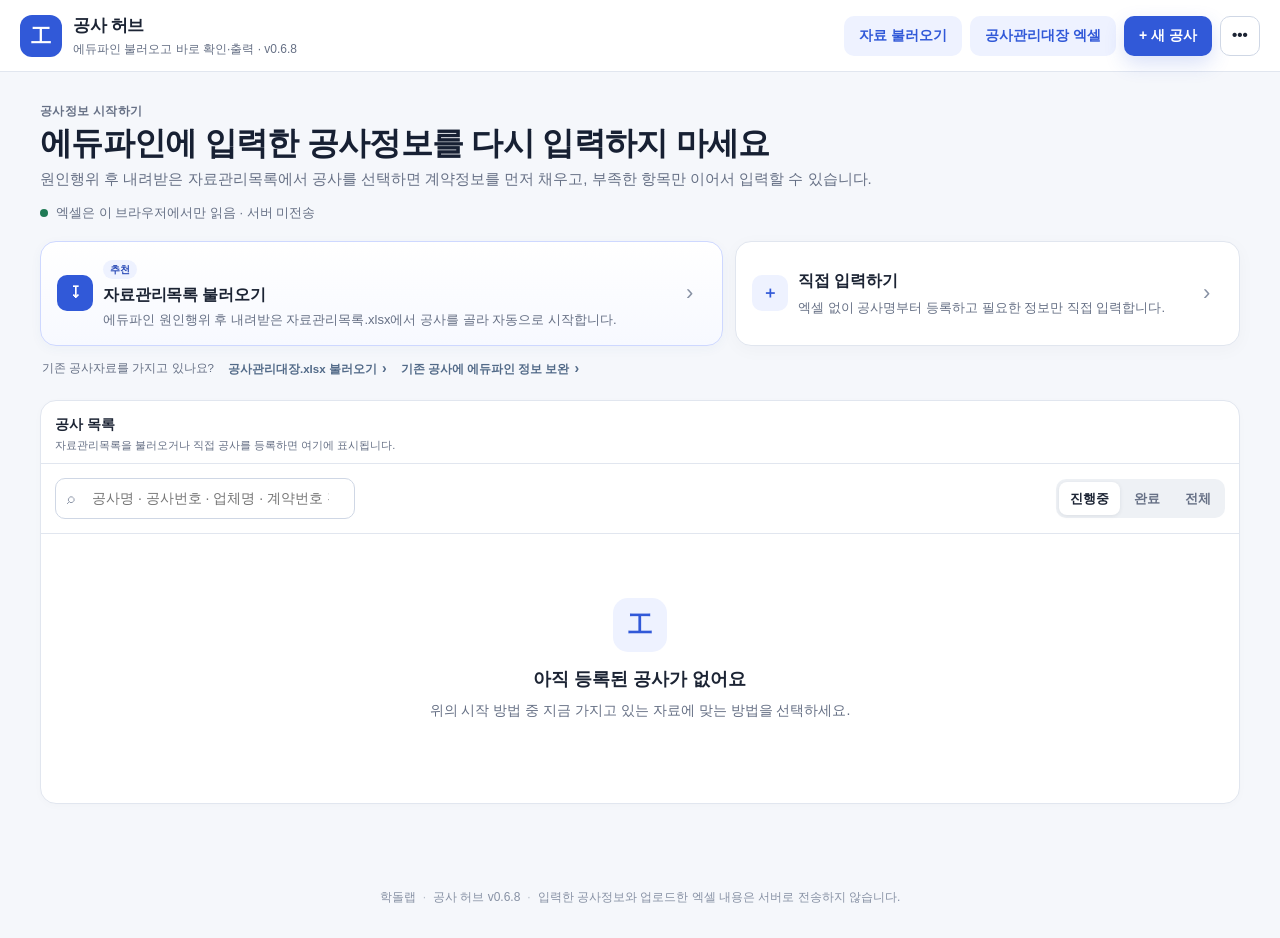
==== commit a700be26: "Add files via upload" ====
--- a/index.html
+++ b/index.html
@@ -5,7 +5,7 @@
   <meta name="viewport" content="width=device-width, initial-scale=1" />
   <meta name="color-scheme" content="light" />
   <meta http-equiv="Content-Security-Policy" content="default-src 'self'; script-src 'self'; style-src 'self'; img-src 'self' data:; connect-src 'self'; font-src 'self'; object-src 'none'; base-uri 'self'; form-action 'self'" />
-  <title>공사 허브 v0.6.7</title>
+  <title>공사 허브 v0.6.8</title>
   <meta name="description" content="에듀파인 자료관리목록의 공사정보를 불러와 빠르게 확인·보완·출력하는 브라우저 기반 작성지원 도구" />
   <link rel="icon" href="./favicon.svg" type="image/svg+xml" />
   <link rel="icon" href="./favicon.ico" sizes="any" />
@@ -24,7 +24,7 @@
           <span class="brand-mark" aria-hidden="true">工</span>
           <span>
             <span class="brand-title-row"><strong>공사 허브</strong></span>
-            <small>에듀파인 불러오고 바로 확인·출력 · v0.6.7</small>
+            <small>에듀파인 불러오고 바로 확인·출력 · v0.6.8</small>
           </span>
         </button>
       </div>
@@ -51,7 +51,7 @@
     <footer class="footer">
       <span>학돌랩</span>
       <span class="dot">·</span>
-      <span>공사 허브 v0.6.7</span>
+      <span>공사 허브 v0.6.8</span>
       <span class="dot">·</span>
       <span>입력한 공사정보와 업로드한 엑셀 내용은 서버로 전송하지 않습니다.</span>
     </footer>
--- a/styles.css
+++ b/styles.css
@@ -2472,3 +2472,241 @@
   .document-reference-content > strong { font-size:14px; }
   .document-reference-content > p { font-size:12px; }
 }
+
+
+/* v0.6.8 — 관내여비 콕검 톤으로 재정렬: 선명한 블루 복귀 / 소프트 블루 배지 / 카드 표면 개선 */
+:root {
+  --bg: #f5f7fb;
+  --surface: #ffffff;
+  --surface-soft: #f3f6fb;
+  --line: #e1e6ef;
+  --line-strong: #cfd7e5;
+  --border: var(--line);
+  --text: #1c2434;
+  --muted: #667085;
+  --muted-2: #8791a4;
+  --primary: #3159d8;
+  --primary-strong: #2446b5;
+  --primary-soft: #eef2ff;
+  --shadow: 0 14px 40px rgba(32, 43, 69, 0.07);
+  --text-primary: var(--text);
+  --text-secondary: var(--muted);
+  --surface-subtle: #fbfcff;
+}
+html, body { background: var(--bg); }
+.topbar,
+.detail-tabs { background: rgba(255,255,255,.96); }
+.main { padding-top: 30px; }
+.brand-mark,
+.primary-start .start-step,
+.document-view-toggle button.active,
+.scroll-top-button,
+.document-reference-kicker span,
+.current-project-number,
+.button.primary,
+.workflow-route .route-current,
+.new-project-number-preview em { background: var(--primary); }
+.button.primary,
+.scroll-top-button { box-shadow: 0 8px 20px rgba(49, 89, 216, .18); }
+.button.primary:hover,
+.scroll-top-button:hover,
+.document-view-toggle button.active:hover { background: var(--primary-strong); }
+.button.secondary {
+  background: var(--primary-soft);
+  border-color: transparent;
+  color: var(--primary);
+}
+.button.secondary:hover { background: #e3e9ff; border-color: transparent; }
+.button.ghost:hover { background: #f0f4fa; }
+input:focus, select:focus, textarea:focus {
+  border-color: #7f96ea;
+  box-shadow: 0 0 0 3px rgba(49,89,216,.10);
+}
+.hero h1,
+.current-project h1,
+.document-first-title h2,
+.document-reference-content > strong { color: #172033; }
+.eyebrow,
+.document-row-text-action:hover,
+.workflow-route,
+.route-active,
+.route-strong,
+.project-number-prefix,
+.auto-number-badge,
+.new-project-number-preview strong { color: var(--primary); }
+.start-card {
+  border-color: var(--line);
+  box-shadow: 0 4px 18px rgba(28,36,52,.03);
+}
+.start-card:hover { border-color: #bfd0ff; box-shadow: 0 10px 24px rgba(49,89,216,.09); }
+.start-card.primary-start {
+  border-color: #ced8ff;
+  background: linear-gradient(180deg,#ffffff 0%,#f7f9ff 100%);
+}
+.start-step { background: var(--primary-soft); color: var(--primary); }
+.primary-start .start-step { color:#fff; }
+.project-number-input-wrap:focus-within { border-color:#7f96ea; box-shadow:0 0 0 3px rgba(49,89,216,.10); }
+.project-number-prefix,
+.current-project-number,
+.new-project-number-preview,
+.document-reference-kicker em,
+.document-owner-pill,
+.document-row .document-owner-pill {
+  border-color: #d8e1fb;
+}
+.current-project-number,
+.project-number-prefix,
+.new-project-number-preview,
+.document-reference-kicker em,
+.document-owner-pill,
+.document-row .document-owner-pill,
+.document-status-pill.neutral {
+  background: var(--primary-soft);
+  color: var(--primary);
+}
+.documents-panel.document-first-panel,
+.document-list-stage,
+.document-reference-card {
+  border-color: var(--line);
+  background: #fff;
+  box-shadow: var(--shadow);
+}
+.document-list-toolbar {
+  border-color: var(--line);
+  background: #fbfcff;
+  border-radius: 14px;
+}
+.document-view-toggle {
+  border-color: #dbe3f1;
+  background: #fff;
+}
+.document-view-toggle button {
+  min-height: 34px;
+  padding: 6px 12px;
+  color: #667085;
+}
+.document-view-toggle button:hover { background: #f2f6ff; color: var(--primary); }
+.document-list-stage {
+  margin-top: 12px;
+  border-radius: 16px;
+  overflow: hidden;
+}
+.document-list-stage .document-flow-stage-head {
+  padding: 14px 16px;
+  border-bottom-color: #e9edf4;
+  background: #fcfdff;
+}
+.document-list-stage .document-flow-stage-head .stage-number {
+  width: 26px;
+  height: 26px;
+  flex-basis: 26px;
+  border-radius: 8px;
+  background: var(--primary-soft);
+  color: var(--primary);
+  font-weight: 850;
+}
+.document-list-stage .document-flow-stage-head h3 {
+  font-size: 16px;
+  color: #172033;
+}
+.document-list-stage .document-flow-stage-head p {
+  color: #7a8597;
+}
+.document-filter-help { color: #768195; }
+.document-row,
+.document-row.owner-agency,
+.document-row.owner-agency:hover {
+  background: #fff;
+}
+.document-row {
+  min-height: 64px;
+  padding: 10px 14px 10px 16px;
+  border-bottom-color: #edf1f6;
+}
+.document-row:hover { background: #fbfcff; }
+.document-row.owner-agency::before {
+  top: 11px;
+  bottom: 11px;
+  width: 3px;
+  background: #aac2ff;
+}
+.document-row-title-line h4 {
+  color: #1f2a3d;
+  font-size: 14px;
+  font-weight: 780;
+}
+.document-row-main > p { color: #748094; }
+.document-owner-pill,
+.document-row .document-owner-pill {
+  background: var(--primary-soft);
+  color: var(--primary);
+  font-weight: 850;
+}
+.document-status-pill.ready {
+  background: #eaf8f1;
+  color: #21855a;
+}
+.document-status-pill.warn {
+  background: #fff5df;
+  color: #a95f00;
+}
+.document-row .button.secondary.document-row-primary {
+  background: var(--primary-soft);
+  border-color: transparent;
+  color: var(--primary);
+}
+.document-row .button.secondary.document-row-primary:hover {
+  background: #e3e9ff;
+  border-color: transparent;
+}
+.document-row .button.primary.document-row-primary {
+  background: var(--primary);
+  box-shadow: 0 7px 16px rgba(49,89,216,.15);
+}
+.document-reference-card {
+  margin: 15px 0 13px;
+  padding: 18px 20px 17px 22px;
+  border-color: #dfe6f2;
+  border-radius: 16px;
+  background: linear-gradient(180deg,#ffffff 0%,#fcfdff 100%);
+  box-shadow: var(--shadow);
+}
+.document-reference-card::before { background: var(--primary); }
+.document-reference-kicker { gap: 9px; margin-bottom: 8px; }
+.document-reference-kicker span,
+.document-reference-kicker em {
+  min-height: 24px;
+  padding: 3px 9px;
+  font-size: 10.5px;
+  font-weight: 850;
+}
+.document-reference-kicker span { color:#fff; }
+.document-reference-kicker em {
+  background: var(--primary-soft);
+  color: var(--primary);
+}
+.document-reference-content > strong {
+  color: #172033;
+  font-size: 16px;
+  letter-spacing: -.02em;
+}
+.document-reference-content > p {
+  margin-top: 6px;
+  color: #667085;
+  font-size: 12.5px;
+}
+.stage-empty-note { background: #fcfdff; }
+.scroll-top-button {
+  border: 0;
+  background: var(--primary);
+  box-shadow: 0 12px 28px rgba(49,89,216,.24);
+}
+.scroll-top-button:hover { background: var(--primary-strong); }
+
+@media (max-width: 720px) {
+  .document-reference-card {
+    padding: 15px 14px 14px 17px;
+  }
+  .document-reference-content > strong { font-size: 14px; }
+  .document-list-stage .document-flow-stage-head h3 { font-size: 15px; }
+}
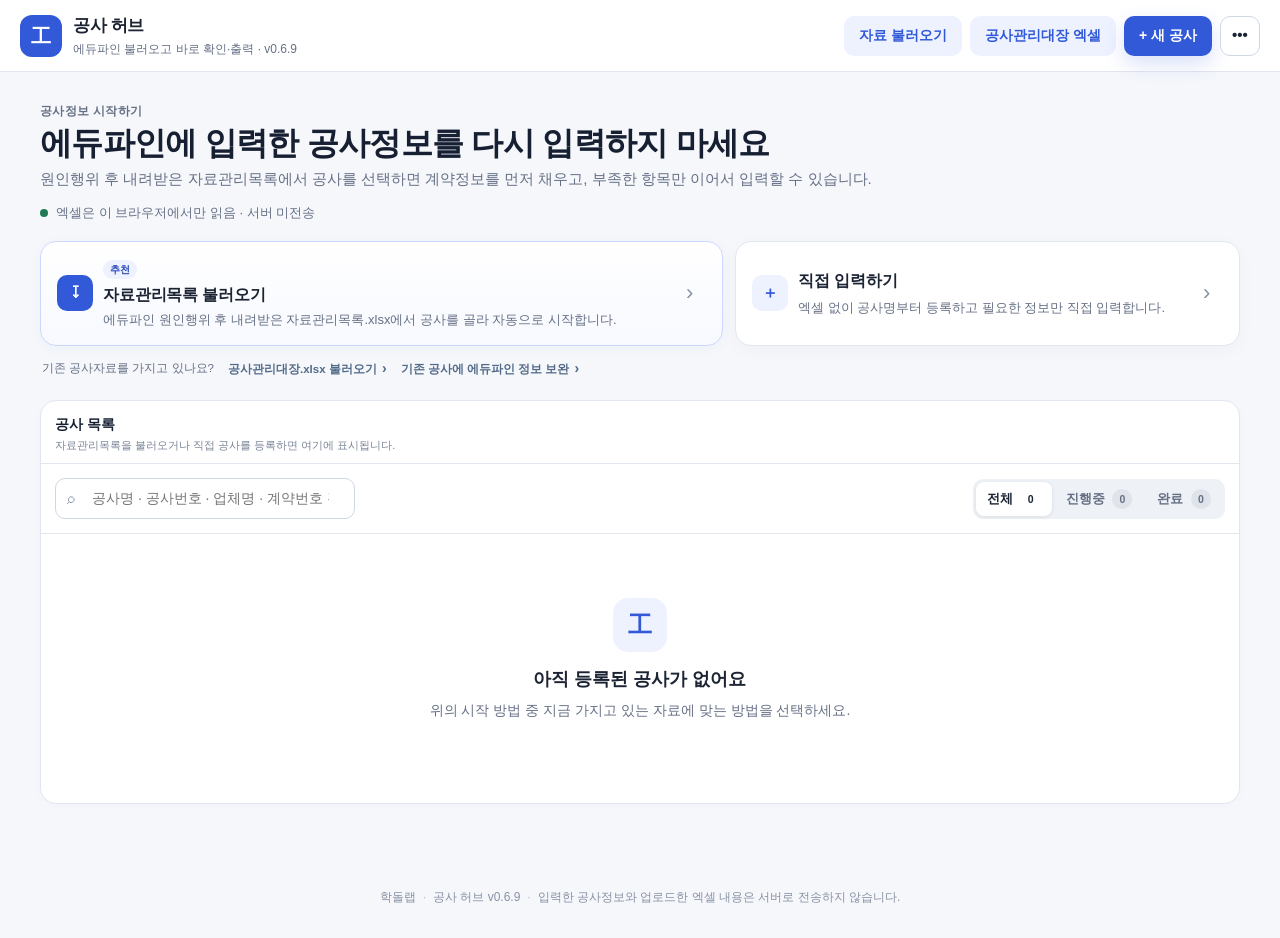
==== commit 23e45045: "Add files via upload" ====
--- a/index.html
+++ b/index.html
@@ -5,7 +5,7 @@
   <meta name="viewport" content="width=device-width, initial-scale=1" />
   <meta name="color-scheme" content="light" />
   <meta http-equiv="Content-Security-Policy" content="default-src 'self'; script-src 'self'; style-src 'self'; img-src 'self' data:; connect-src 'self'; font-src 'self'; object-src 'none'; base-uri 'self'; form-action 'self'" />
-  <title>공사 허브 v0.6.8</title>
+  <title>공사 허브 v0.6.9</title>
   <meta name="description" content="에듀파인 자료관리목록의 공사정보를 불러와 빠르게 확인·보완·출력하는 브라우저 기반 작성지원 도구" />
   <link rel="icon" href="./favicon.svg" type="image/svg+xml" />
   <link rel="icon" href="./favicon.ico" sizes="any" />
@@ -24,7 +24,7 @@
           <span class="brand-mark" aria-hidden="true">工</span>
           <span>
             <span class="brand-title-row"><strong>공사 허브</strong></span>
-            <small>에듀파인 불러오고 바로 확인·출력 · v0.6.8</small>
+            <small>에듀파인 불러오고 바로 확인·출력 · v0.6.9</small>
           </span>
         </button>
       </div>
@@ -51,7 +51,7 @@
     <footer class="footer">
       <span>학돌랩</span>
       <span class="dot">·</span>
-      <span>공사 허브 v0.6.8</span>
+      <span>공사 허브 v0.6.9</span>
       <span class="dot">·</span>
       <span>입력한 공사정보와 업로드한 엑셀 내용은 서버로 전송하지 않습니다.</span>
     </footer>
--- a/styles.css
+++ b/styles.css
@@ -2710,3 +2710,26 @@
   .document-reference-content > strong { font-size: 14px; }
   .document-list-stage .document-flow-stage-head h3 { font-size: 15px; }
 }
+
+/* v0.6.9 — 공사 목록은 전체를 기본으로, 상태별 건수로 존재감 즉시 확인 */
+.project-status-filter .filter-count {
+  display:inline-flex;
+  align-items:center;
+  justify-content:center;
+  min-width:20px;
+  height:20px;
+  margin-left:4px;
+  padding:0 6px;
+  border-radius:999px;
+  background:rgba(102,112,133,.10);
+  color:#667085;
+  font-size:10.5px;
+  font-weight:850;
+  line-height:1;
+}
+.project-status-filter button.active .filter-count {
+  background:rgba(255,255,255,.24);
+  color:inherit;
+}
+.recent-projects-title strong { color:#172033; }
+.recent-projects-title span { color:#7a8597; }
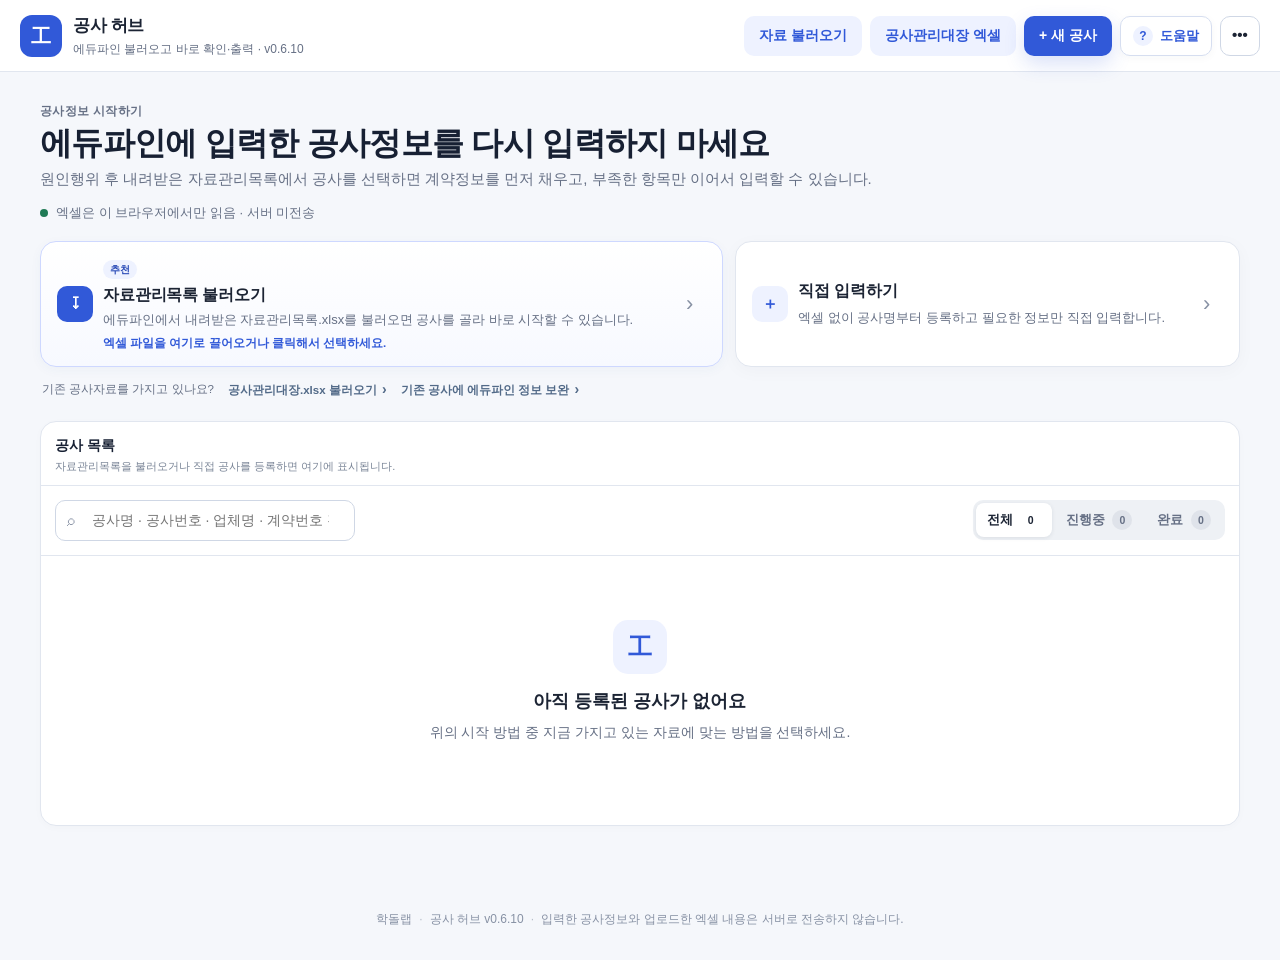
==== commit d8f8b6ed: "Add files via upload" ====
--- a/index.html
+++ b/index.html
@@ -5,7 +5,7 @@
   <meta name="viewport" content="width=device-width, initial-scale=1" />
   <meta name="color-scheme" content="light" />
   <meta http-equiv="Content-Security-Policy" content="default-src 'self'; script-src 'self'; style-src 'self'; img-src 'self' data:; connect-src 'self'; font-src 'self'; object-src 'none'; base-uri 'self'; form-action 'self'" />
-  <title>공사 허브 v0.6.9</title>
+  <title>공사 허브 v0.6.10</title>
   <meta name="description" content="에듀파인 자료관리목록의 공사정보를 불러와 빠르게 확인·보완·출력하는 브라우저 기반 작성지원 도구" />
   <link rel="icon" href="./favicon.svg" type="image/svg+xml" />
   <link rel="icon" href="./favicon.ico" sizes="any" />
@@ -24,7 +24,7 @@
           <span class="brand-mark" aria-hidden="true">工</span>
           <span>
             <span class="brand-title-row"><strong>공사 허브</strong></span>
-            <small>에듀파인 불러오고 바로 확인·출력 · v0.6.9</small>
+            <small>에듀파인 불러오고 바로 확인·출력 · v0.6.10</small>
           </span>
         </button>
       </div>
@@ -32,6 +32,7 @@
         <button class="button secondary" id="importBtn" type="button">자료 불러오기</button>
         <button class="button secondary desktop-only" id="exportAuditBtn" type="button">공사관리대장 엑셀</button>
         <button class="button primary" id="newProjectBtn" type="button">+ 새 공사</button>
+        <button class="button top-help-button" id="helpBtn" type="button" aria-label="도움말 열기"><span class="top-help-icon" aria-hidden="true">?</span><span class="top-help-label">도움말</span></button>
         <button class="icon-button" id="moreBtn" type="button" aria-label="더보기" aria-expanded="false">•••</button>
         <div class="popover" id="moreMenu" hidden>
           <button type="button" data-action="import">자료 자동판별 불러오기</button>
@@ -41,7 +42,6 @@
           <button type="button" data-action="backup">전체 백업</button>
           <button type="button" data-action="restore">백업 불러오기</button>
           <button type="button" class="popover-danger" data-action="reset-projects">공사자료 전체 초기화</button>
-          <button type="button" data-action="help">도움말</button>
         </div>
       </div>
     </header>
@@ -51,7 +51,7 @@
     <footer class="footer">
       <span>학돌랩</span>
       <span class="dot">·</span>
-      <span>공사 허브 v0.6.9</span>
+      <span>공사 허브 v0.6.10</span>
       <span class="dot">·</span>
       <span>입력한 공사정보와 업로드한 엑셀 내용은 서버로 전송하지 않습니다.</span>
     </footer>
--- a/styles.css
+++ b/styles.css
@@ -2733,3 +2733,164 @@
 }
 .recent-projects-title strong { color:#172033; }
 .recent-projects-title span { color:#7a8597; }
+
+
+/* v0.6.10 — 도움말 접근성 / 자료관리목록 드래그앤드롭 / 기준자료 카드 정리 */
+.top-help-button {
+  display:inline-flex;
+  align-items:center;
+  justify-content:center;
+  gap:7px;
+  min-height:40px;
+  padding:7px 12px;
+  border:1px solid #d6def0;
+  background:#fff;
+  color:#3159d8;
+  box-shadow:0 2px 8px rgba(32,43,69,.035);
+}
+.top-help-button:hover { background:#f6f8ff; border-color:#bfcaf0; }
+.top-help-icon {
+  display:grid;
+  place-items:center;
+  width:20px;
+  height:20px;
+  border-radius:50%;
+  background:var(--primary-soft);
+  color:var(--primary);
+  font-size:12px;
+  font-weight:900;
+  line-height:1;
+}
+.top-help-label { font-size:13px; font-weight:800; }
+
+.start-grid-060 .recommended-start { position:relative; }
+.start-drop-hint {
+  display:block;
+  margin-top:5px;
+  color:var(--primary);
+  font-size:11.5px;
+  font-style:normal;
+  font-weight:750;
+  line-height:1.45;
+}
+.start-grid-060 .recommended-start.drag-active {
+  border-color:var(--primary);
+  background:#f2f5ff;
+  box-shadow:0 0 0 4px rgba(49,89,216,.10), 0 12px 28px rgba(49,89,216,.10);
+  transform:translateY(-1px);
+}
+.start-grid-060 .recommended-start.drag-active .start-drop-hint { color:var(--primary-strong); }
+
+.help-download-guide {
+  margin-top:18px;
+  padding:18px;
+  border:1px solid #d9e2f3;
+  border-radius:16px;
+  background:#fbfcff;
+}
+.help-section-head { display:flex; align-items:flex-start; justify-content:space-between; gap:14px; }
+.help-section-head h3 { margin:3px 0 0; color:#172033; font-size:19px; letter-spacing:-.02em; }
+.help-kicker { color:var(--primary); font-size:11px; font-weight:850; }
+.help-file-badge {
+  flex:none;
+  display:inline-flex;
+  align-items:center;
+  min-height:28px;
+  padding:4px 9px;
+  border-radius:999px;
+  background:var(--primary-soft);
+  color:var(--primary);
+  font-size:11px;
+  font-weight:850;
+}
+.help-path-line {
+  display:flex;
+  align-items:center;
+  flex-wrap:wrap;
+  gap:7px;
+  margin-top:14px;
+  padding:11px 13px;
+  border-radius:11px;
+  background:#eef2ff;
+  color:#31415f;
+  font-size:12px;
+  font-weight:750;
+}
+.help-path-line strong { color:var(--primary); }
+.help-path-line b { color:#8c98ad; }
+.help-download-steps {
+  display:grid;
+  grid-template-columns:repeat(2,minmax(0,1fr));
+  gap:8px 24px;
+  margin:15px 0 0;
+  padding-left:22px;
+  color:#475467;
+  font-size:12.5px;
+  line-height:1.55;
+}
+.help-download-steps li::marker { color:var(--primary); font-weight:850; }
+.help-screenshot-grid { display:grid; grid-template-columns:minmax(0,.9fr) minmax(0,1.1fr); gap:12px; margin-top:16px; }
+.help-screenshot-grid figure {
+  min-width:0;
+  margin:0;
+  overflow:hidden;
+  border:1px solid #e0e6ef;
+  border-radius:13px;
+  background:#fff;
+}
+.help-screenshot-grid img { display:block; width:100%; height:auto; background:#fff; }
+.help-screenshot-grid figcaption {
+  display:flex;
+  align-items:flex-start;
+  gap:8px;
+  padding:9px 11px 10px;
+  border-top:1px solid #eef1f5;
+  color:#667085;
+  font-size:11px;
+  line-height:1.45;
+}
+.help-screenshot-grid figcaption b {
+  flex:none;
+  display:grid;
+  place-items:center;
+  width:19px;
+  height:19px;
+  border-radius:50%;
+  background:var(--primary-soft);
+  color:var(--primary);
+  font-size:10px;
+}
+.help-topic-grid { display:grid; grid-template-columns:repeat(2,minmax(0,1fr)); gap:14px 24px; margin-top:20px; font-size:14px; }
+.help-topic-grid > div { padding-top:12px; border-top:1px solid #edf0f4; }
+.help-topic-grid > div > strong { color:#26354a; }
+.help-topic-grid p { margin:5px 0 0; font-size:12.5px; line-height:1.55; }
+
+/* 왼쪽 굵은 선 대신 상단 포인트 라인으로 기준자료 위계를 유지 */
+.document-reference-card {
+  padding:18px 20px 17px;
+  border-color:#dce5f3;
+  background:linear-gradient(180deg,#f8faff 0%,#ffffff 100%);
+  box-shadow:0 7px 20px rgba(49,89,216,.055);
+}
+.document-reference-card::before {
+  left:0;
+  right:0;
+  top:0;
+  bottom:auto;
+  width:auto;
+  height:3px;
+  background:var(--primary);
+}
+
+@media (max-width:720px) {
+  .top-actions { gap:6px; }
+  .top-help-button { width:40px; padding:0; }
+  .top-help-label { display:none; }
+  .help-download-guide { padding:14px; }
+  .help-section-head { align-items:flex-start; }
+  .help-section-head h3 { font-size:17px; }
+  .help-download-steps { grid-template-columns:1fr; gap:6px; }
+  .help-screenshot-grid { grid-template-columns:1fr; }
+  .help-topic-grid { grid-template-columns:1fr; gap:10px; }
+  .document-reference-card { padding:15px 14px 14px; }
+}
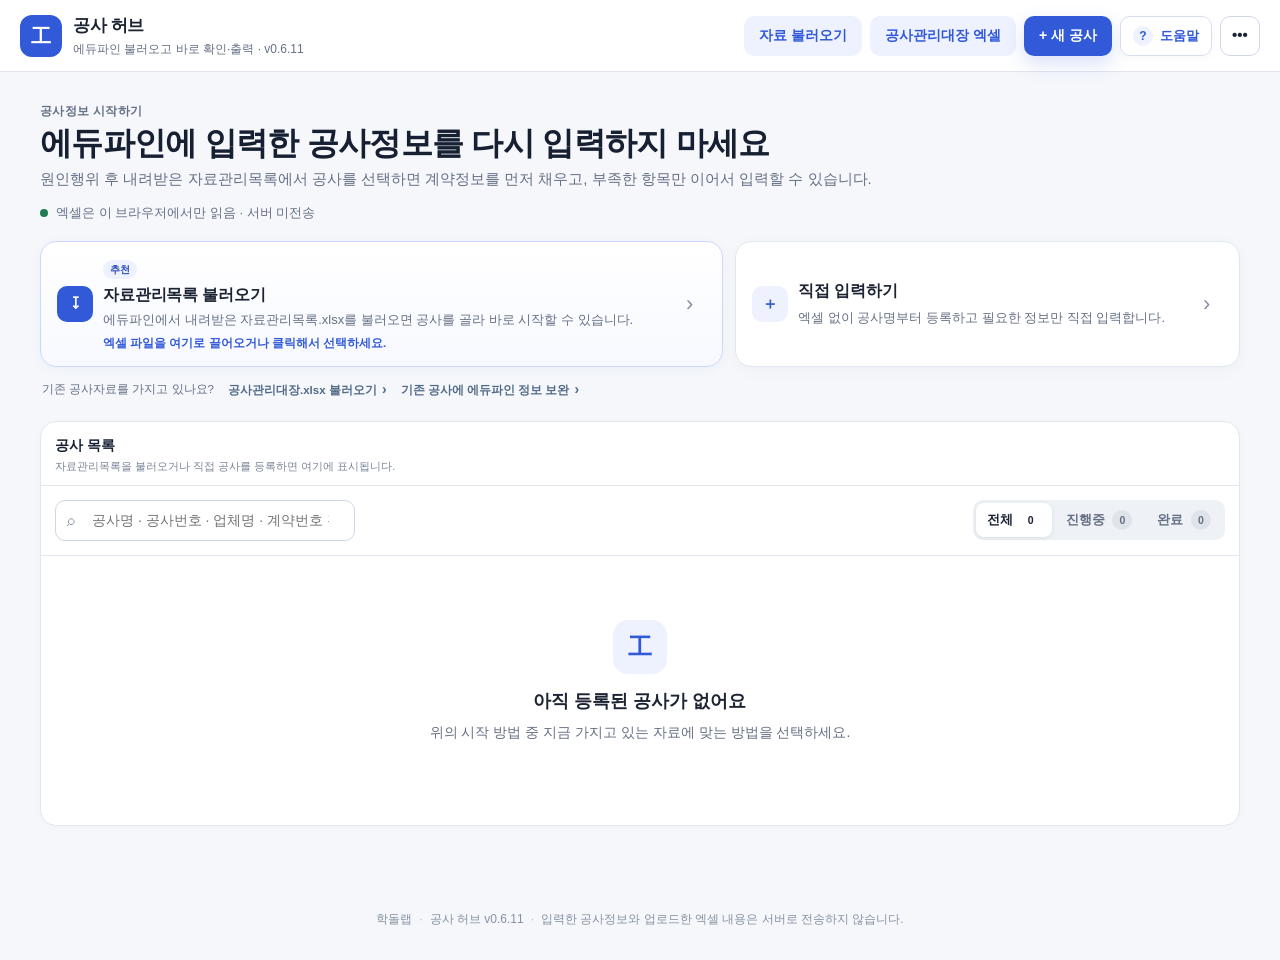
==== commit e282c125: "Add files via upload" ====
--- a/index.html
+++ b/index.html
@@ -5,7 +5,7 @@
   <meta name="viewport" content="width=device-width, initial-scale=1" />
   <meta name="color-scheme" content="light" />
   <meta http-equiv="Content-Security-Policy" content="default-src 'self'; script-src 'self'; style-src 'self'; img-src 'self' data:; connect-src 'self'; font-src 'self'; object-src 'none'; base-uri 'self'; form-action 'self'" />
-  <title>공사 허브 v0.6.10</title>
+  <title>공사 허브 v0.6.11</title>
   <meta name="description" content="에듀파인 자료관리목록의 공사정보를 불러와 빠르게 확인·보완·출력하는 브라우저 기반 작성지원 도구" />
   <link rel="icon" href="./favicon.svg" type="image/svg+xml" />
   <link rel="icon" href="./favicon.ico" sizes="any" />
@@ -24,7 +24,7 @@
           <span class="brand-mark" aria-hidden="true">工</span>
           <span>
             <span class="brand-title-row"><strong>공사 허브</strong></span>
-            <small>에듀파인 불러오고 바로 확인·출력 · v0.6.10</small>
+            <small>에듀파인 불러오고 바로 확인·출력 · v0.6.11</small>
           </span>
         </button>
       </div>
@@ -51,7 +51,7 @@
     <footer class="footer">
       <span>학돌랩</span>
       <span class="dot">·</span>
-      <span>공사 허브 v0.6.10</span>
+      <span>공사 허브 v0.6.11</span>
       <span class="dot">·</span>
       <span>입력한 공사정보와 업로드한 엑셀 내용은 서버로 전송하지 않습니다.</span>
     </footer>
--- a/styles.css
+++ b/styles.css
@@ -2735,7 +2735,7 @@
 .recent-projects-title span { color:#7a8597; }
 
 
-/* v0.6.10 — 도움말 접근성 / 자료관리목록 드래그앤드롭 / 기준자료 카드 정리 */
+/* v0.6.11 — 자동부여 가독성 복구 / 기준자료 카드 컬러 재정리 */
 .top-help-button {
   display:inline-flex;
   align-items:center;
@@ -2762,6 +2762,12 @@
   line-height:1;
 }
 .top-help-label { font-size:13px; font-weight:800; }
+
+.new-project-number-preview em {
+  background: var(--primary);
+  color:#fff;
+  box-shadow: 0 1px 0 rgba(255,255,255,.12) inset;
+}
 
 .start-grid-060 .recommended-start { position:relative; }
 .start-drop-hint {
@@ -2865,21 +2871,29 @@
 .help-topic-grid > div > strong { color:#26354a; }
 .help-topic-grid p { margin:5px 0 0; font-size:12.5px; line-height:1.55; }
 
-/* 왼쪽 굵은 선 대신 상단 포인트 라인으로 기준자료 위계를 유지 */
+/* 기준자료 카드는 별도 라인 없이 배경 톤과 배지 대비로 강조 */
 .document-reference-card {
   padding:18px 20px 17px;
-  border-color:#dce5f3;
-  background:linear-gradient(180deg,#f8faff 0%,#ffffff 100%);
-  box-shadow:0 7px 20px rgba(49,89,216,.055);
+  border-color:#d8e0ef;
+  border-radius:16px;
+  background:linear-gradient(135deg,#f3f6ff 0%,#f7f9fc 52%,#ffffff 100%);
+  box-shadow:0 8px 24px rgba(49,89,216,.06);
 }
 .document-reference-card::before {
-  left:0;
-  right:0;
-  top:0;
-  bottom:auto;
-  width:auto;
-  height:3px;
-  background:var(--primary);
+  content:none;
+  display:none;
+}
+.document-reference-kicker span {
+  background:#2f57d5;
+  color:#fff;
+}
+.document-reference-kicker em {
+  background:rgba(255,255,255,.92);
+  color:#3657a4;
+  border:1px solid #d7def4;
+}
+.document-reference-content > p {
+  color:#5f6f86;
 }
 
 @media (max-width:720px) {
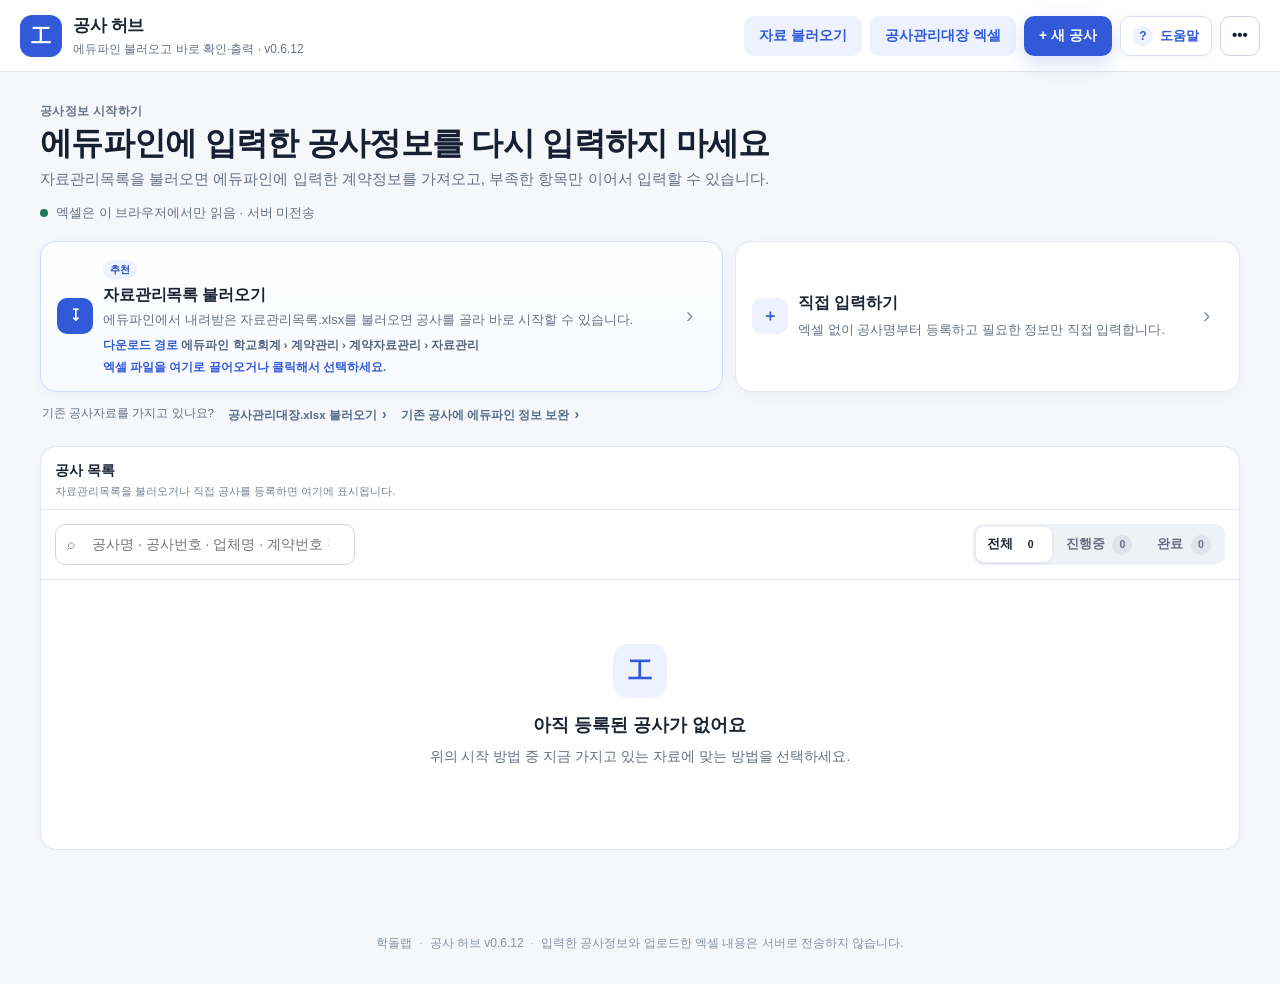
==== commit 09d5e0aa: "Add files via upload" ====
--- a/index.html
+++ b/index.html
@@ -5,7 +5,7 @@
   <meta name="viewport" content="width=device-width, initial-scale=1" />
   <meta name="color-scheme" content="light" />
   <meta http-equiv="Content-Security-Policy" content="default-src 'self'; script-src 'self'; style-src 'self'; img-src 'self' data:; connect-src 'self'; font-src 'self'; object-src 'none'; base-uri 'self'; form-action 'self'" />
-  <title>공사 허브 v0.6.11</title>
+  <title>공사 허브 v0.6.12</title>
   <meta name="description" content="에듀파인 자료관리목록의 공사정보를 불러와 빠르게 확인·보완·출력하는 브라우저 기반 작성지원 도구" />
   <link rel="icon" href="./favicon.svg" type="image/svg+xml" />
   <link rel="icon" href="./favicon.ico" sizes="any" />
@@ -24,7 +24,7 @@
           <span class="brand-mark" aria-hidden="true">工</span>
           <span>
             <span class="brand-title-row"><strong>공사 허브</strong></span>
-            <small>에듀파인 불러오고 바로 확인·출력 · v0.6.11</small>
+            <small>에듀파인 불러오고 바로 확인·출력 · v0.6.12</small>
           </span>
         </button>
       </div>
@@ -51,13 +51,13 @@
     <footer class="footer">
       <span>학돌랩</span>
       <span class="dot">·</span>
-      <span>공사 허브 v0.6.11</span>
+      <span>공사 허브 v0.6.12</span>
       <span class="dot">·</span>
       <span>입력한 공사정보와 업로드한 엑셀 내용은 서버로 전송하지 않습니다.</span>
     </footer>
   </div>
 
-  <button id="scrollTopBtn" class="scroll-top-button" type="button" aria-label="맨 위로 가기" hidden><span aria-hidden="true">↑</span><span>맨 위로</span></button>
+  <button id="scrollTopBtn" class="scroll-top-button" type="button" aria-label="맨 위로 가기" title="맨 위로" hidden><span aria-hidden="true">^</span></button>
 
   <div id="toastRegion" class="toast-region" aria-live="polite" aria-atomic="true"></div>
 
--- a/styles.css
+++ b/styles.css
@@ -2908,3 +2908,54 @@
   .help-topic-grid { grid-template-columns:1fr; gap:10px; }
   .document-reference-card { padding:15px 14px 14px; }
 }
+
+
+/* v0.6.12 — 반복입력 경감 메시지 / 자료관리목록 경로 / 2023 지침 생략 안내 / 맨위로 버튼 축소 */
+.start-source-path {
+  display:block;
+  margin-top:7px;
+  color:#52627a;
+  font-size:11.5px;
+  font-weight:650;
+  line-height:1.5;
+}
+.start-source-path b { color:var(--primary); font-weight:850; }
+.guideline-basis-note {
+  display:flex;
+  align-items:flex-start;
+  gap:9px;
+  margin:0 0 12px;
+  padding:9px 12px;
+  border:1px solid #e2e7f0;
+  border-radius:10px;
+  background:#fafbfe;
+  color:#697589;
+  font-size:11px;
+  line-height:1.45;
+}
+.guideline-basis-note strong { flex:none; color:#42516a; font-size:11px; }
+.document-guideline-note {
+  display:block;
+  margin-top:3px;
+  color:#6a7180;
+  font-size:10.5px;
+  line-height:1.4;
+}
+.document-guideline-note b { color:#4f5d73; font-weight:800; }
+.scroll-top-button {
+  width:38px;
+  height:38px;
+  min-height:38px;
+  padding:0;
+  border-radius:50%;
+  gap:0;
+  font-size:18px;
+  line-height:1;
+}
+.scroll-top-button > span { transform:translateY(2px); }
+@media (max-width:720px) {
+  .start-source-path { font-size:11px; }
+  .guideline-basis-note { flex-direction:column; gap:3px; }
+  .document-guideline-note { font-size:10px; }
+  .scroll-top-button { width:36px; height:36px; min-height:36px; padding:0; font-size:17px; }
+}
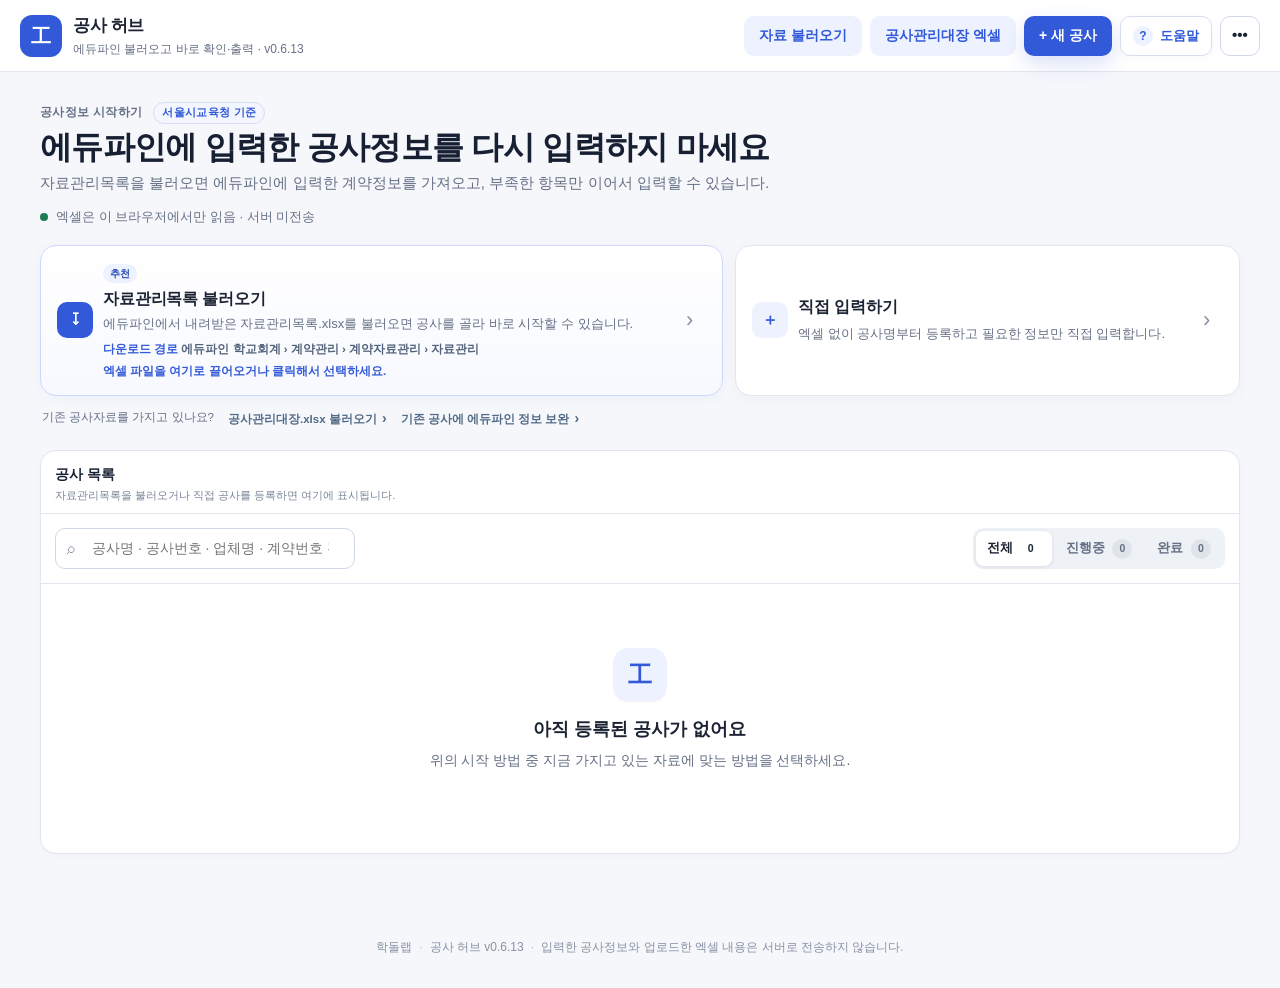
==== commit 57adc217: "Add files via upload" ====
--- a/index.html
+++ b/index.html
@@ -5,7 +5,7 @@
   <meta name="viewport" content="width=device-width, initial-scale=1" />
   <meta name="color-scheme" content="light" />
   <meta http-equiv="Content-Security-Policy" content="default-src 'self'; script-src 'self'; style-src 'self'; img-src 'self' data:; connect-src 'self'; font-src 'self'; object-src 'none'; base-uri 'self'; form-action 'self'" />
-  <title>공사 허브 v0.6.12</title>
+  <title>공사 허브 v0.6.13</title>
   <meta name="description" content="에듀파인 자료관리목록의 공사정보를 불러와 빠르게 확인·보완·출력하는 브라우저 기반 작성지원 도구" />
   <link rel="icon" href="./favicon.svg" type="image/svg+xml" />
   <link rel="icon" href="./favicon.ico" sizes="any" />
@@ -24,7 +24,7 @@
           <span class="brand-mark" aria-hidden="true">工</span>
           <span>
             <span class="brand-title-row"><strong>공사 허브</strong></span>
-            <small>에듀파인 불러오고 바로 확인·출력 · v0.6.12</small>
+            <small>에듀파인 불러오고 바로 확인·출력 · v0.6.13</small>
           </span>
         </button>
       </div>
@@ -51,7 +51,7 @@
     <footer class="footer">
       <span>학돌랩</span>
       <span class="dot">·</span>
-      <span>공사 허브 v0.6.12</span>
+      <span>공사 허브 v0.6.13</span>
       <span class="dot">·</span>
       <span>입력한 공사정보와 업로드한 엑셀 내용은 서버로 전송하지 않습니다.</span>
     </footer>
--- a/styles.css
+++ b/styles.css
@@ -2959,3 +2959,71 @@
   .document-guideline-note { font-size:10px; }
   .scroll-top-button { width:36px; height:36px; min-height:36px; padding:0; font-size:17px; }
 }
+
+
+/* v0.6.13 — 서울시교육청 적용범위 명시 / O 선택 체크리스트 연동 / 도움말 기준자료 강조 */
+.scope-badge {
+  display:inline-flex;
+  align-items:center;
+  min-height:22px;
+  margin-left:7px;
+  padding:2px 8px;
+  border:1px solid #d7def4;
+  border-radius:999px;
+  background:#f3f5ff;
+  color:var(--primary);
+  font-size:10.5px;
+  font-weight:850;
+  vertical-align:middle;
+}
+.help-scope-notice {
+  border-color:#cfd9f6;
+  background:#f4f6ff;
+  color:#42516a;
+}
+.help-scope-notice strong { color:#2446b5; }
+.help-reference-strong {
+  color:#253552;
+  font-weight:850;
+}
+.help-guideline-source {
+  display:inline-block;
+  margin-top:5px;
+  color:#6b778b;
+}
+.safety-linked-section {
+  margin-top:12px;
+  overflow:hidden;
+  border:1px solid #dbe3f0;
+  border-radius:13px;
+  background:#fff;
+}
+.safety-linked-head {
+  display:flex;
+  align-items:center;
+  justify-content:space-between;
+  gap:14px;
+  padding:12px 14px;
+  border-bottom:1px solid #e8edf4;
+  background:#f7f9ff;
+}
+.safety-linked-head > div { display:grid; gap:3px; }
+.safety-linked-head strong { color:#263650; font-size:13px; }
+.safety-linked-head small { color:#738096; font-size:11px; }
+.safety-linked-count {
+  display:grid;
+  place-items:center;
+  min-width:25px;
+  height:25px;
+  padding:0 7px;
+  border-radius:999px;
+  background:var(--primary);
+  color:#fff;
+  font-size:11px;
+  font-weight:850;
+}
+.safety-linked-section .document-list { margin:0; }
+@media (max-width:720px) {
+  .scope-badge { margin-left:5px; font-size:10px; }
+  .safety-linked-head { align-items:flex-start; }
+}
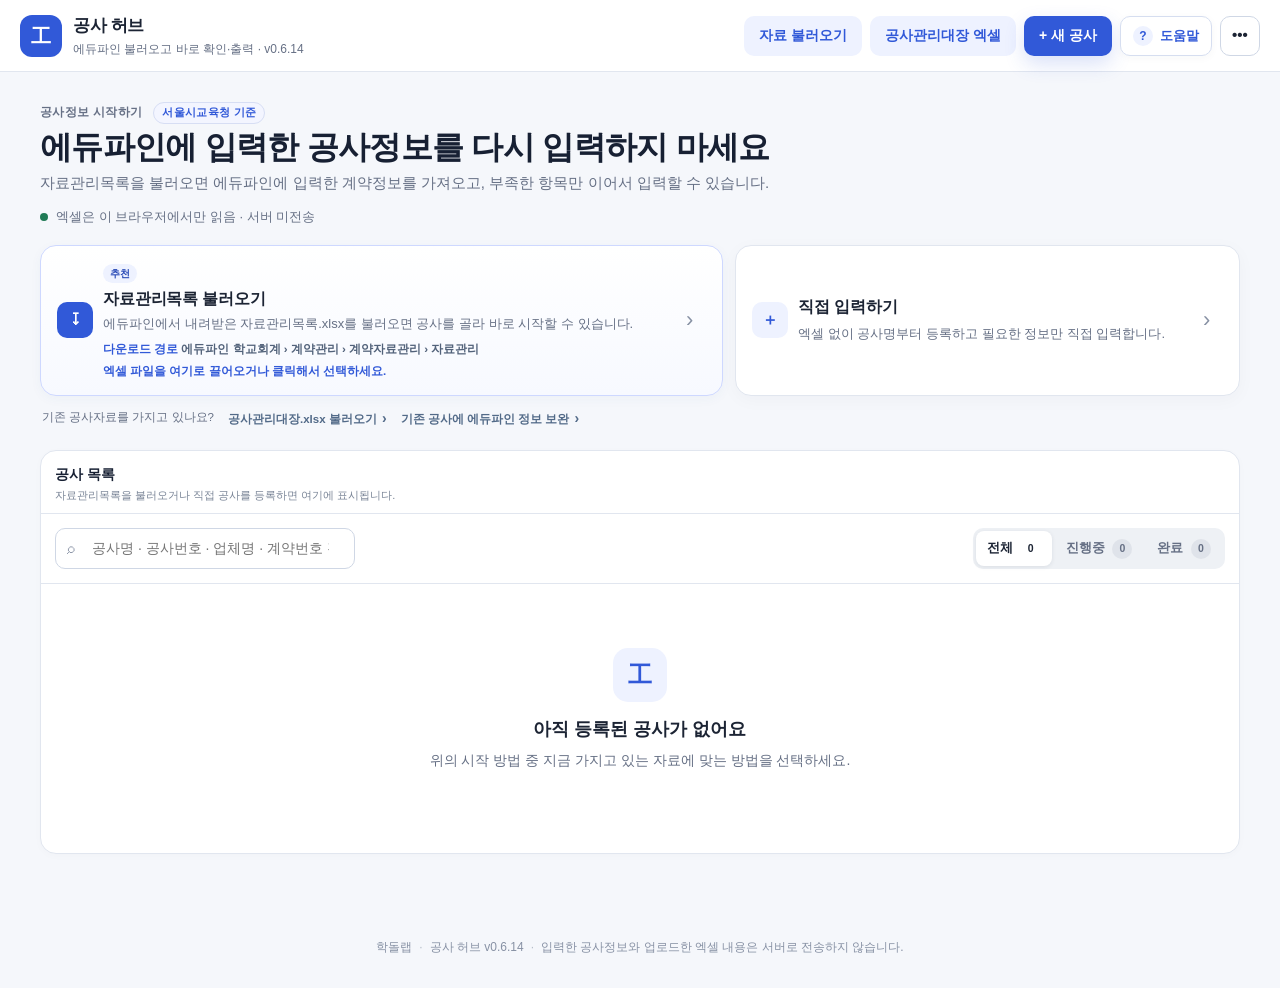
==== commit 2e184d3e: "Add files via upload" ====
--- a/index.html
+++ b/index.html
@@ -5,7 +5,7 @@
   <meta name="viewport" content="width=device-width, initial-scale=1" />
   <meta name="color-scheme" content="light" />
   <meta http-equiv="Content-Security-Policy" content="default-src 'self'; script-src 'self'; style-src 'self'; img-src 'self' data:; connect-src 'self'; font-src 'self'; object-src 'none'; base-uri 'self'; form-action 'self'" />
-  <title>공사 허브 v0.6.13</title>
+  <title>공사 허브 v0.6.14</title>
   <meta name="description" content="에듀파인 자료관리목록의 공사정보를 불러와 빠르게 확인·보완·출력하는 브라우저 기반 작성지원 도구" />
   <link rel="icon" href="./favicon.svg" type="image/svg+xml" />
   <link rel="icon" href="./favicon.ico" sizes="any" />
@@ -24,7 +24,7 @@
           <span class="brand-mark" aria-hidden="true">工</span>
           <span>
             <span class="brand-title-row"><strong>공사 허브</strong></span>
-            <small>에듀파인 불러오고 바로 확인·출력 · v0.6.13</small>
+            <small>에듀파인 불러오고 바로 확인·출력 · v0.6.14</small>
           </span>
         </button>
       </div>
@@ -51,7 +51,7 @@
     <footer class="footer">
       <span>학돌랩</span>
       <span class="dot">·</span>
-      <span>공사 허브 v0.6.13</span>
+      <span>공사 허브 v0.6.14</span>
       <span class="dot">·</span>
       <span>입력한 공사정보와 업로드한 엑셀 내용은 서버로 전송하지 않습니다.</span>
     </footer>
